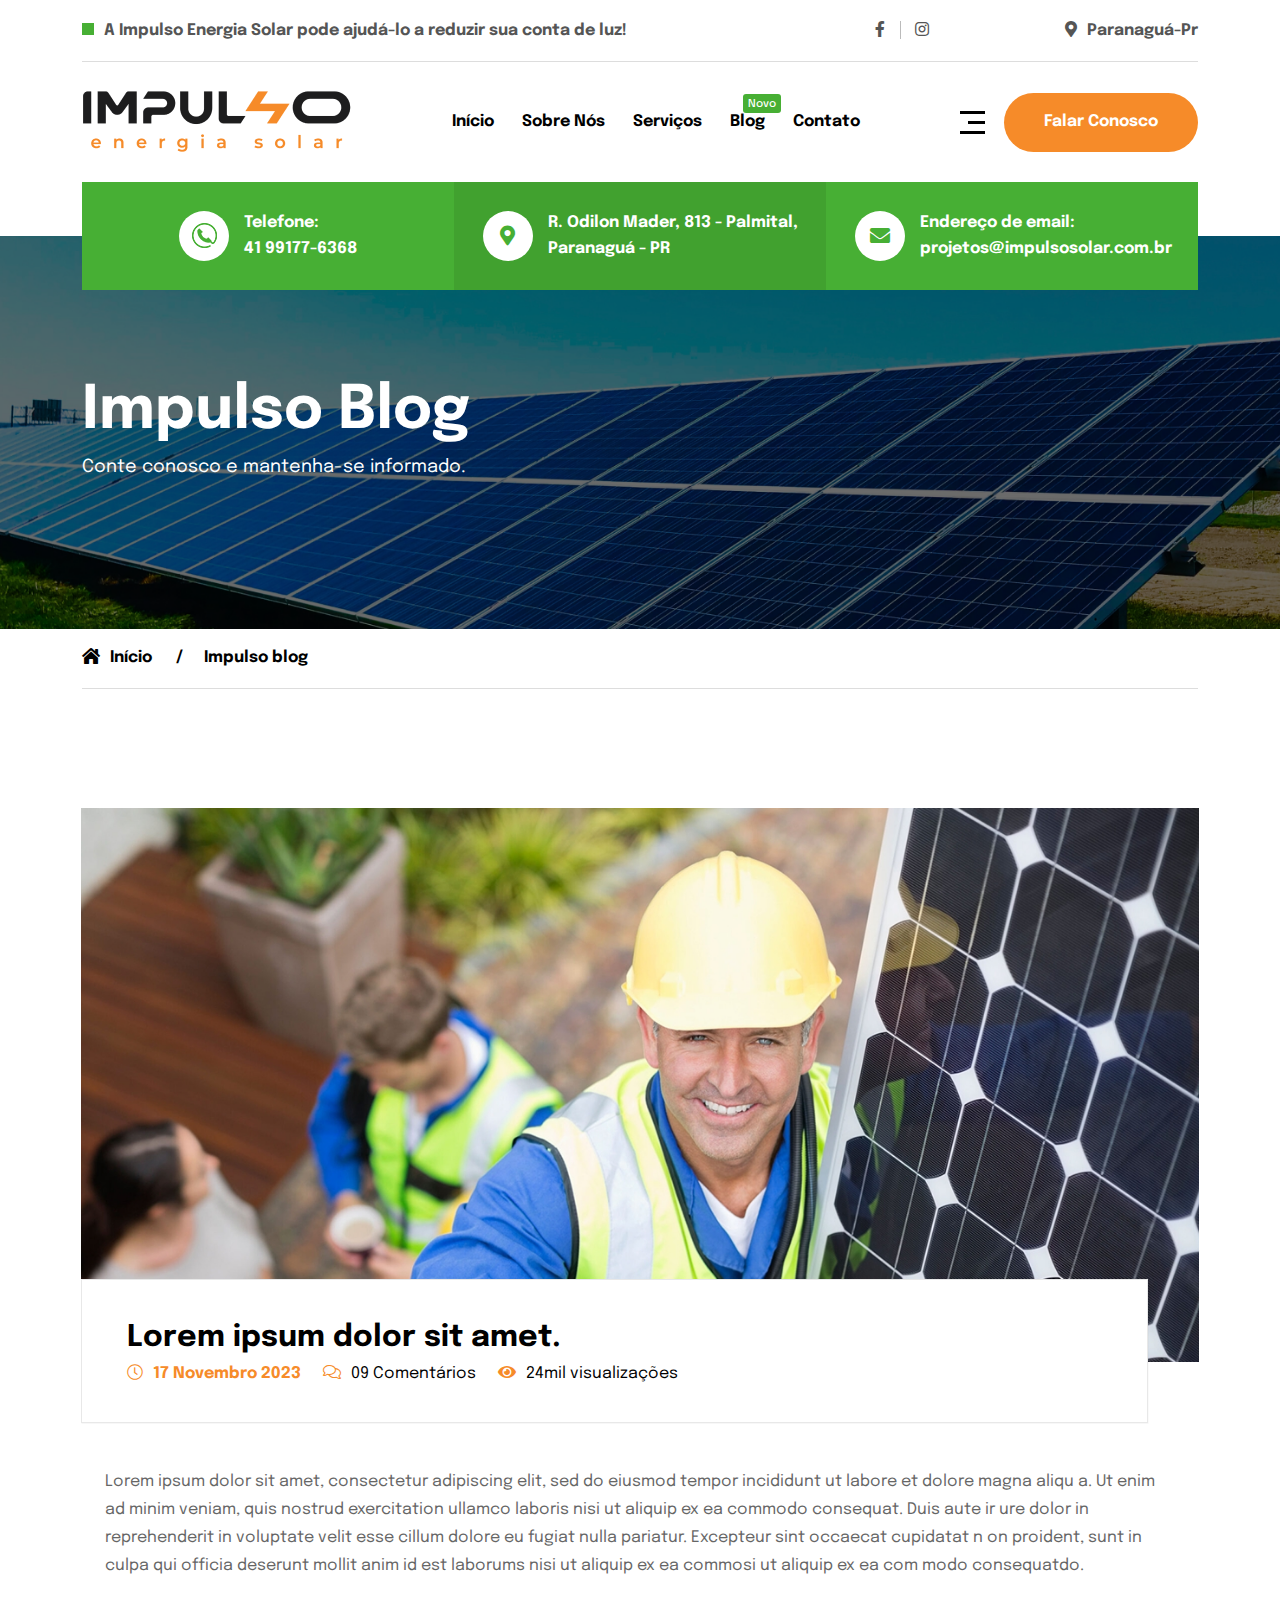
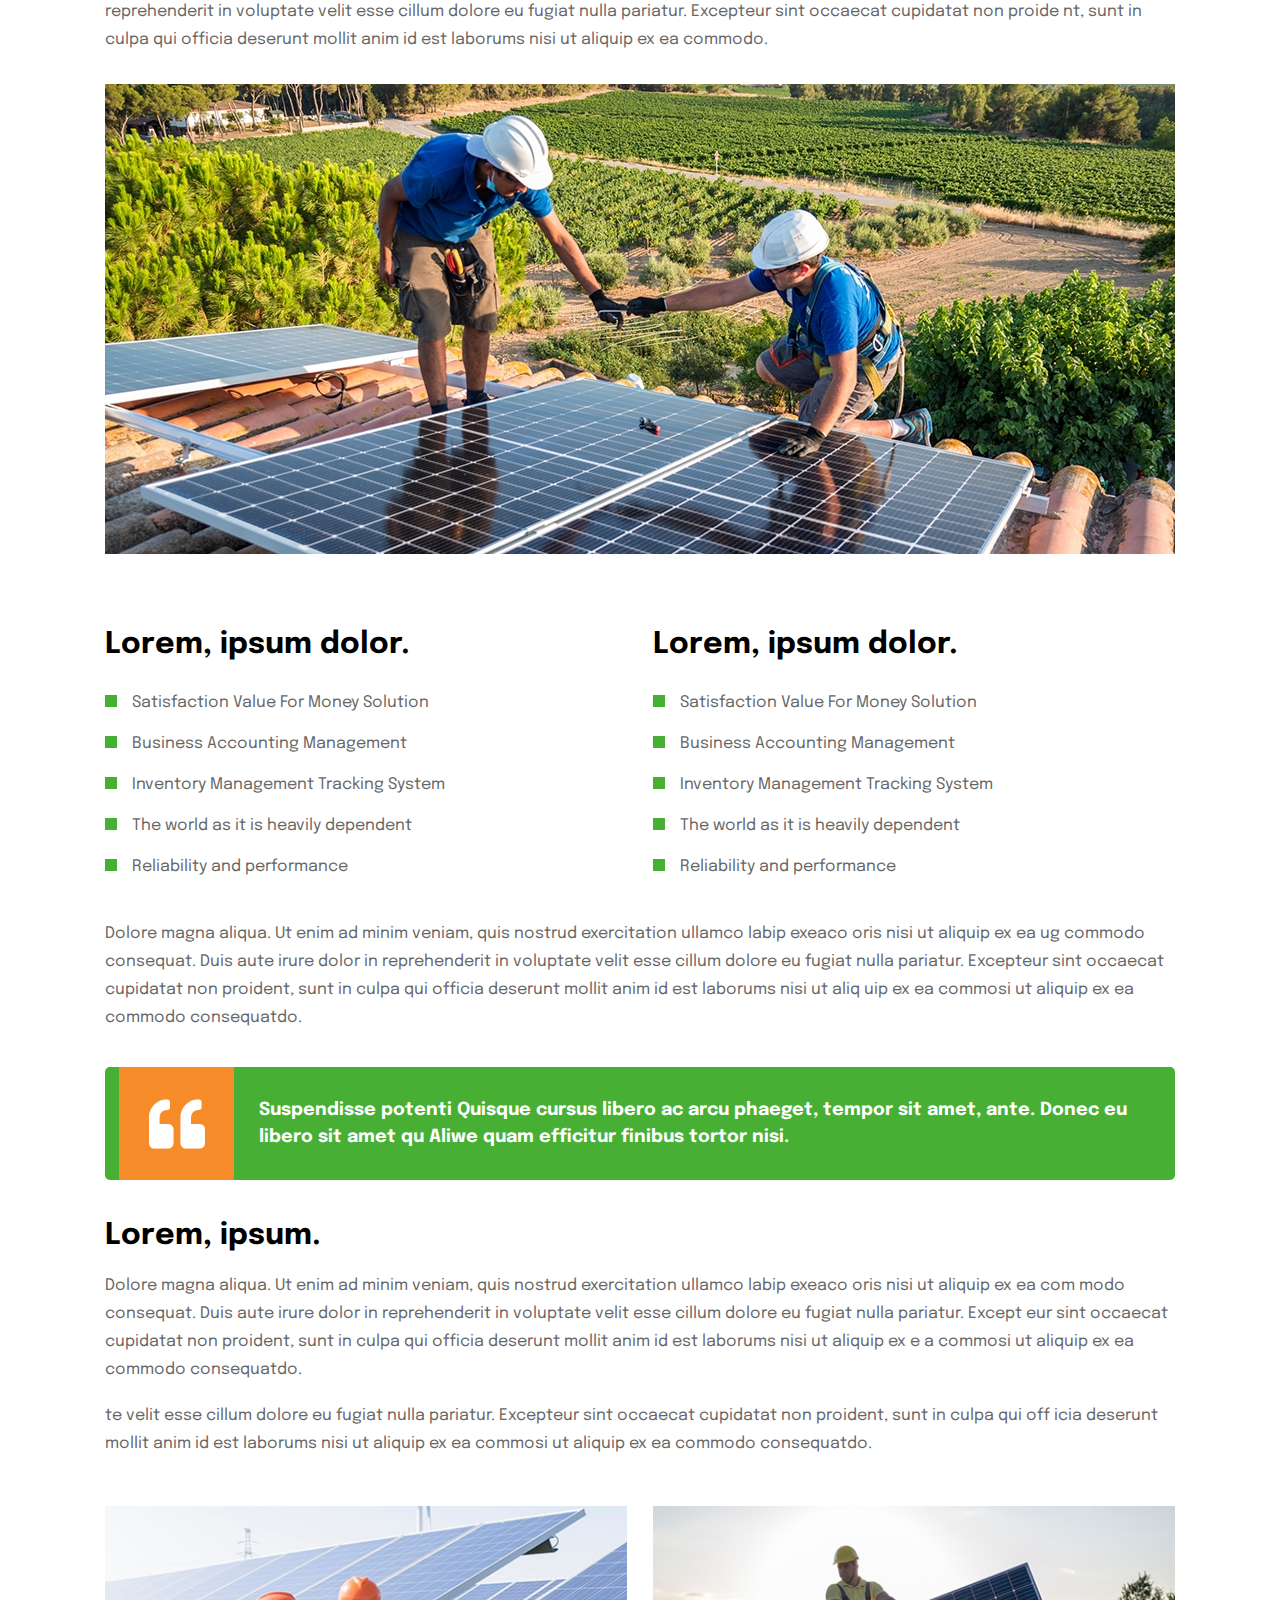
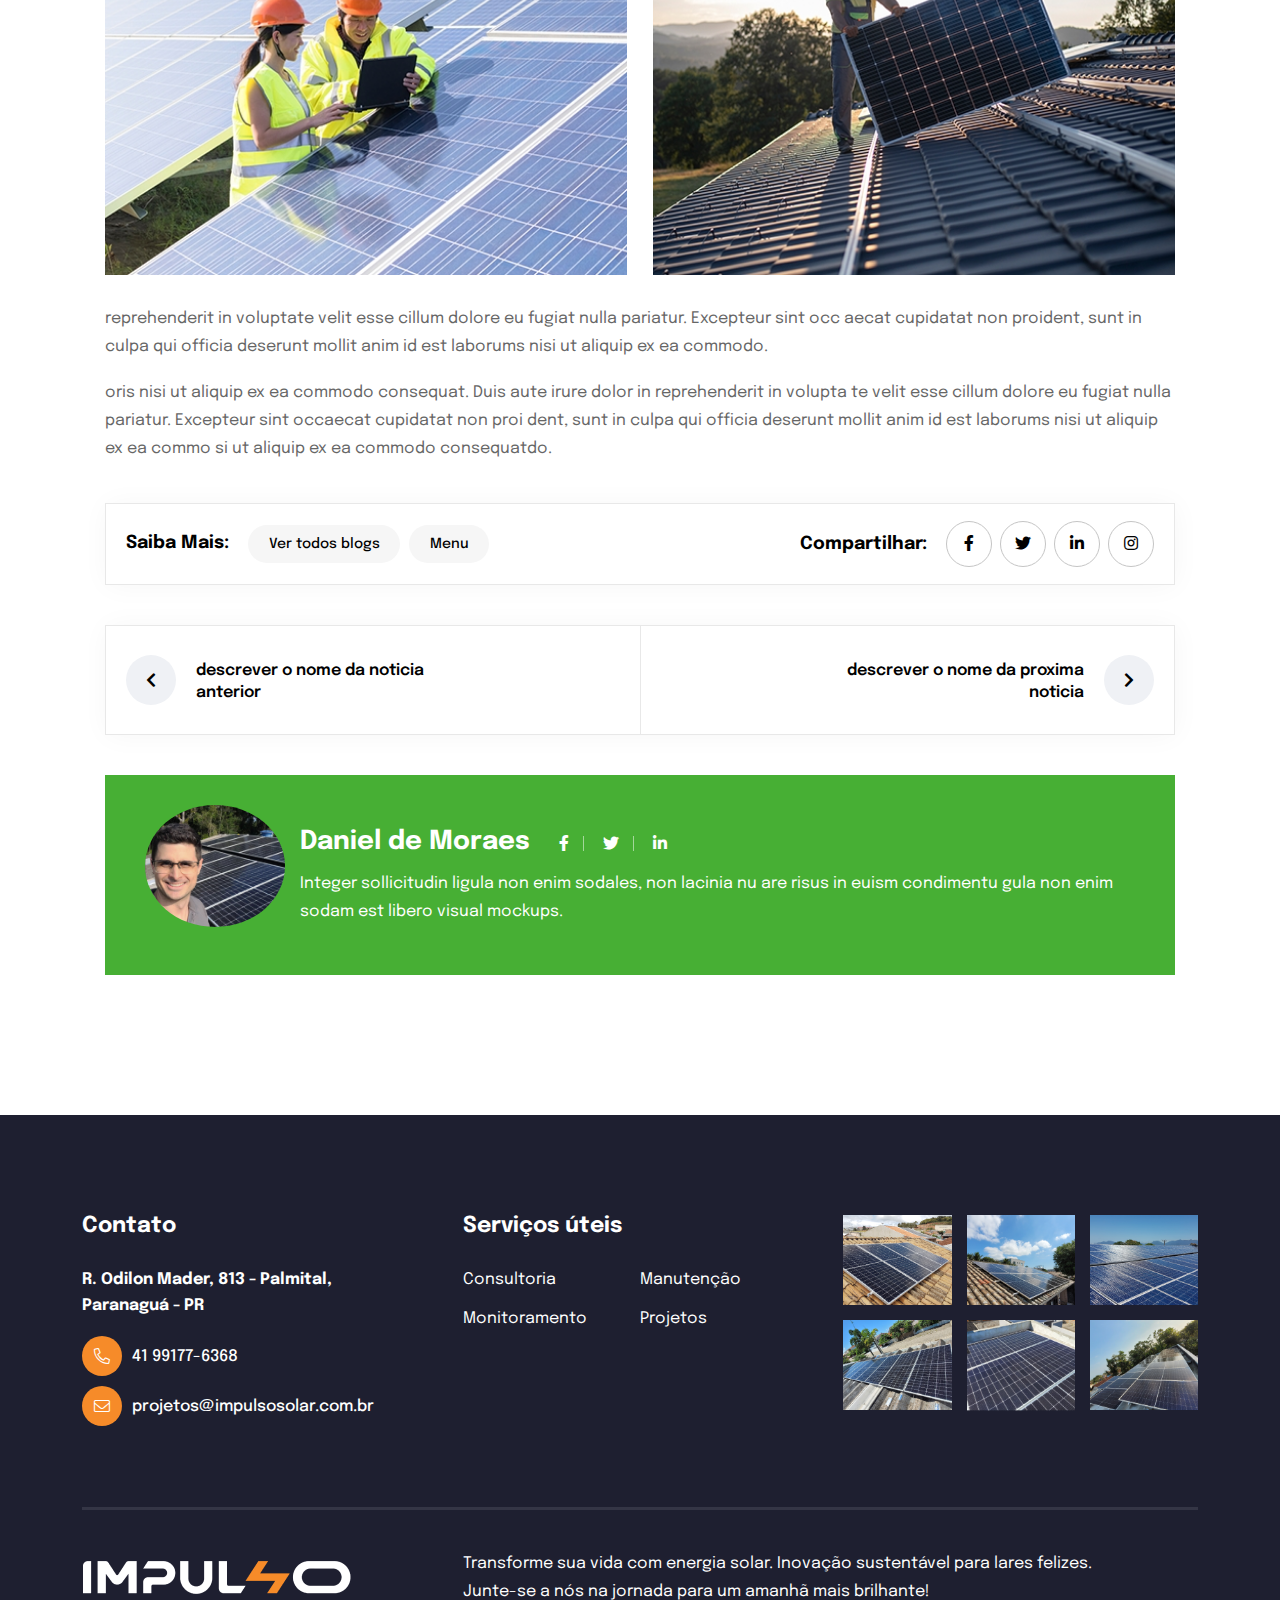
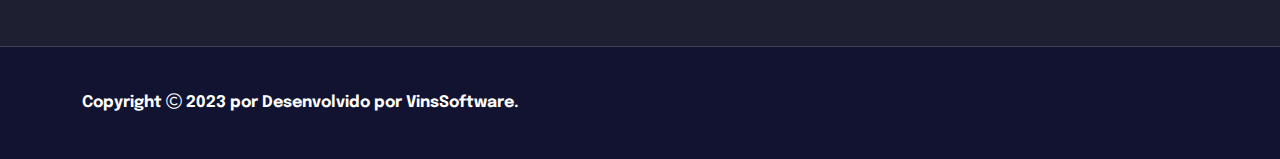
==== blog-detals1.html @ 1430e395 "up" ====
<!DOCTYPE html>
<html class="no-js" lang="pt-br">
  <head>
    <meta charset="utf-8" />
    <meta http-equiv="x-ua-compatible" content="ie=edge" />
    <title>Impulso Energia Solar</title>
    <meta name="author" content="vecuro" />
    <meta name="description" content="Impulso Energia Solar" />
    <meta name="keywords" content="Impulso Energia Solar" />
    <meta name="robots" content="INDEX,FOLLOW" />
    <meta
      name="viewport"
      content="width=device-width,initial-scale=1,shrink-to-fit=no"
    />
    <link rel="icon" type="image/png" href="assets/img/favicons/favicon.png" />
    <meta name="msapplication-TileColor" content="#ffffff" />
    <meta name="theme-color" content="#ffffff" />
    <link rel="preconnect" href="https://fonts.googleapis.com" />
    <link rel="preconnect" href="https://fonts.gstatic.com" crossorigin="" />
    <link
      href="https://fonts.googleapis.com/css2?family=Epilogue:wght@300;400;500;600;700;900&amp;display=swap"
      rel="stylesheet"
    />
    <link rel="stylesheet" href="assets/css/app.min.css" />
    <link rel="stylesheet" href="assets/css/fontawesome.min.css" />
    <link rel="stylesheet" href="assets/css/style.css" />
  </head>

  <body>
    <!-- Menu Celular -->
    <div class="vs-menu-wrapper">
      <div class="vs-menu-area text-center">
        <button class="vs-menu-toggle"><i class="fal fa-times"></i></button>
        <div class="mobile-logo">
          <a href="index.html"
            ><img src="assets/img/logo.png" alt="Impulso"
          /></a>
        </div>
        <div class="vs-mobile-menu">
          <ul>
            <li><a href="index.html">Início</a></li>
            <li><a href="#about">Sobre Nós</a></li>
            <li><a href="#!">Serviços</a></li>
            <li>
              <a href="blog-grid.html"
                >Blog<span class="new-label">Novo</span></a
              >
            </li>
            <li><a href="#!">Contato</a></li>
          </ul>
        </div>
      </div>
    </div>
    <!-- Menu Celular -->

    <!-- Preloader -->
    <div class="preloader">
      <button class="vs-btn preloaderCls">Cancelar</button>
      <div class="preloader-inner">
        <img src="assets/img/logo.png" alt="Impulso" />
        <span class="loader"></span>
      </div>
    </div>
    <!-- Preloader -->

    <!-- Slider menu blog -->
    <div class="sidemenu-wrapper d-none d-lg-block">
      <div class="sidemenu-content">
        <button class="closeButton sideMenuCls">
          <i class="far fa-times"></i>
        </button>
        <div class="widget">
          <div class="vs-widget-about">
            <div class="footer-logo">
              <a href="index.html"
                ><img src="assets/img/logo.png" alt="Impulso"
              /></a>
            </div>
            <p class="footer-text">
              A IMPULSO, desde 2019 atua na região de Paranaguá e litoral do
              Paraná empregando a tecnologia fotovoltaica como solução para a
              redução dos gastos com energia elétrica em sua casa ou empresa.
              Viabilizamos projetos de geração de energia solar aliando
              desenvolvimento tecnológico, econômico e sustentável.
            </p>
            <div class="info-social style2">
              <a
                target="_blank"
                href="https://www.facebook.com/ImpulsoEnergiaSolar"
                ><i class="fab fa-facebook-f"></i
              ></a>
              <a
                target="_blank"
                href="https://www.instagram.com/impulso.energiasolar/"
                ><i class="fab fa-instagram"></i
              ></a>
              <a target="_blank" href="#!"><i class="fab fa-youtube"></i></a>
              <a target="_blank" href="#!"><i class="fab fa-google"></i></a>
            </div>
          </div>
        </div>
        <div class="widget">
          <h3 class="widget_title">Artigos Recentes</h3>
          <div class="recent-post-wrap">
            <div class="recent-post">
              <div class="media-img">
                <a href="blog-details.html"
                  ><img
                    src="assets/img/blog/recent-post-1-1.jpg"
                    alt="Blog Image"
                /></a>
              </div>
              <div class="media-body">
                <div class="recent-post-meta">
                  <a href="blog.html"
                    ><i class="fal fa-calendar-alt"></i>December 15, 2022</a
                  >
                </div>
                <h4 class="post-title">
                  <a class="text-inherit" href="blog-details.html"
                    >Expanding The Solar Supply Chain Finance</a
                  >
                </h4>
              </div>
            </div>
            <div class="recent-post">
              <div class="media-img">
                <a href="blog-details.html"
                  ><img
                    src="assets/img/blog/recent-post-1-2.jpg"
                    alt="Blog Image"
                /></a>
              </div>
              <div class="media-body">
                <div class="recent-post-meta">
                  <a href="blog.html"
                    ><i class="fal fa-calendar-alt"></i>March 13, 2022</a
                  >
                </div>
                <h4 class="post-title">
                  <a class="text-inherit" href="blog-details.html"
                    >Surviving sustainably solar energy 2022</a
                  >
                </h4>
              </div>
            </div>
            <div class="recent-post">
              <div class="media-img">
                <a href="blog-details.html"
                  ><img
                    src="assets/img/blog/recent-post-1-3.jpg"
                    alt="Blog Image"
                /></a>
              </div>
              <div class="media-body">
                <div class="recent-post-meta">
                  <a href="blog.html"
                    ><i class="fal fa-calendar-alt"></i>Augest 23, 2022</a
                  >
                </div>
                <h4 class="post-title">
                  <a class="text-inherit" href="blog-details.html"
                    >Future Solar Energy Innovation Challenges</a
                  >
                </h4>
              </div>
            </div>
          </div>
        </div>
      </div>
    </div>
    <!-- Slider menu blog -->

    <!--Menu top ok-->
    <header class="vs-header header-layout1">
      <div class="container">
        <div class="header-top">
          <div class="row justify-content-between align-items-center">
            <div class="col d-none d-lg-block">
              <p class="header-top-text">
                <span class="shape"></span>A Impulso Energia Solar pode ajudá-lo
                a reduzir sua conta de luz!
              </p>
            </div>
            <div class="col-auto col-lg-2">
              <div class="header-social">
                <a
                  target="_blank"
                  href="https://www.facebook.com/ImpulsoEnergiaSolar"
                  ><i class="fab fa-facebook-f"></i
                ></a>
                <a
                  target="_blank"
                  href="https://www.instagram.com/impulso.energiasolar/"
                  ><i class="fab fa-instagram"></i
                ></a>
              </div>
            </div>
            <div class="col-auto">
              <a
                target="
              _blank"
                href="https://www.google.com/maps/dir//impulso+energia+solar+paranagua/data=!4m6!4m5!1m1!4e2!1m2!1m1!1s0x94db9b3cbfcc2ec1:0x1c832cbf16f1a626?sa=X&ved=2ahUKEwimyLDY_suCAxVGpZUCHSVbCxkQ9Rd6BAhTEAA"
                class="header-top-text"
                ><i class="fas fa-map-marker-alt"></i>Paranaguá-Pr</a
              >
            </div>
          </div>
        </div>
      </div>
      <div class="sticky-wrapper">
        <div class="sticky-active">
          <div class="container position-relative z-index-common">
            <div class="row align-items-center justify-content-between">
              <div class="col-auto">
                <div class="vs-logo">
                  <a href="index.html"
                    ><img src="assets/img/logo.png" alt="logo"
                  /></a>
                </div>
              </div>
              <div class="col text-end text-xl-center">
                <nav
                  class="main-menu menu-hover1 menu-style1 d-none d-lg-block"
                >
                  <ul>
                    <li><a href="index.html">Início</a></li>
                    <li><a href="#about">Sobre Nós</a></li>
                    <li><a href="#!">Serviços</a></li>
                    <li>
                      <a href="blog-grid.html"
                        >Blog<span class="new-label">Novo</span></a
                      >
                    </li>
                    <li><a href="#!">Contato</a></li>
                  </ul>
                </nav>
                <button class="vs-menu-toggle d-inline-block d-lg-none">
                  <i class="fal fa-bars"></i>
                </button>
              </div>
              <div class="col-auto d-none d-xl-block">
                <div class="header-btns sideMenuToggler">
                  <button class="bar-btn">
                    <span class="bar"></span> <span class="bar"></span>
                    <span class="bar"></span>
                  </button>
                  <a
                    href="https://api.whatsapp.com/send?phone=5541991776368"
                    target="_blank"
                    class="vs-btn"
                    >Falar Conosco</a
                  >
                </div>
              </div>
            </div>
          </div>
        </div>
      </div>
      <div class="container">
        <div class="header-infos-wrap">
          <div class="row gx-0">
            <div class="col-md-6 col-lg-4 header-info">
              <div class="vs-media">
                <div class="media-icon">
                  <img src="assets/img/icon/info-1-1.png" alt="info-icon" />
                </div>
                <div class="media-body">
                  <p class="media-info">
                    Telefone:<br />
                    <a
                      href="https://api.whatsapp.com/send?phone=5541991776368"
                      target="_blank"
                      >41 99177-6368</a
                    >
                  </p>
                </div>
              </div>
            </div>
            <div class="col-md-6 col-lg-4 header-info d-none d-md-flex">
              <div class="vs-media">
                <div class="media-icon">
                  <i class="fas fa-map-marker-alt"></i>
                </div>
                <div class="media-body">
                  <p class="media-info">
                    R. Odilon Mader, 813 - Palmital, Paranaguá - PR
                  </p>
                </div>
              </div>
            </div>
            <div class="col-md-6 col-lg-4 header-info d-none d-lg-flex">
              <div class="vs-media">
                <div class="media-icon"><i class="fas fa-envelope"></i></div>
                <div class="media-body">
                  <p class="media-info">
                    Endereço de email:<br /><a
                      target="_blank"
                      href="mailto:projetos@impulsosolar.com.br"
                      >projetos@impulsosolar.com.br</a
                    >
                  </p>
                </div>
              </div>
            </div>
          </div>
        </div>
      </div>
    </header>
    <!--Menu top ok-->

    <!--Menu home-->
    <div
      class="breadcumb-wrapper"
      data-bg-src="assets/img/breadcumb/breadcumb-bg.jpg"
    >
      <div class="container z-index-common">
        <div class="breadcumb-content">
          <h1 class="breadcumb-title">Impulso Blog</h1>
          <p class="breadcumb-subtitle">
            Conte conosco e mantenha-se informado.
          </p>
        </div>
      </div>
    </div>
    <!--Menu home-->

    <!-- FOLLOW LINK HOME-->
    <div class="breadcumb-menu-wrap">
      <div class="container">
        <ul class="breadcumb-menu">
          <li>
            <a href="index.html"><i class="fas fa-home-lg"></i>Início</a>
          </li>
          <li>Impulso blog</li>
        </ul>
      </div>
    </div>
    <!-- FOLLOW LINK HOME-->

    <section class="vs-blog-wrapper blog-details space-top space-extra-bottom">
      <div class="container">
        <div class="row gx-40">
          <div class="col-lg-12">
            <div class="vs-blog blog-single style2">
              <div class="blog-img">
                <img src="assets/img/blog/blog-s-2-1.jpg" alt="Blog Image" />
              </div>
              <div class="blog-header">
                <h2 class="blog-title">
                  <a href="blog-details.html">Lorem ipsum dolor sit amet.</a>
                </h2>
                <div class="blog-meta">
                  <a href="blog.html" class="blog-date"
                    ><i class="fal fa-clock"></i>17 Novembro 2023</a
                  >
                  <a href="blog.html"
                    ><i class="fal fa-comments"></i>09 Comentários</a
                  >
                  <a href="blog.html"
                    ><i class="fas fa-eye"></i>24mil visualizações</a
                  >
                </div>
              </div>
              <div class="blog-content">
                <p>
                  Lorem ipsum dolor sit amet, consectetur adipiscing elit, sed
                  do eiusmod tempor incididunt ut labore et dolore magna aliqu
                  a. Ut enim ad minim veniam, quis nostrud exercitation ullamco
                  laboris nisi ut aliquip ex ea commodo consequat. Duis aute ir
                  ure dolor in reprehenderit in voluptate velit esse cillum
                  dolore eu fugiat nulla pariatur. Excepteur sint occaecat
                  cupidatat n on proident, sunt in culpa qui officia deserunt
                  mollit anim id est laborums nisi ut aliquip ex ea commosi ut
                  aliquip ex ea com modo consequatdo.
                </p>
                <p>
                  reprehenderit in voluptate velit esse cillum dolore eu fugiat
                  nulla pariatur. Excepteur sint occaecat cupidatat non proide
                  nt, sunt in culpa qui officia deserunt mollit anim id est
                  laborums nisi ut aliquip ex ea commodo.
                </p>
                <div class="mt-30 mb-30">
                  <img
                    src="assets/img/blog/blog-s-2-2.jpg"
                    alt="blog thumb"
                    class="w-100"
                  />
                </div>
                <div class="row">
                  <div class="col-lg-6">
                    <h4 class="mb-lg-4 mt-lg-4 pt-lg-3">Lorem, ipsum dolor.</h4>
                    <div class="list-style1">
                      <ul class="list-unstyled">
                        <li>Satisfaction Value For Money Solution</li>
                        <li>Business Accounting Management</li>
                        <li>Inventory Management Tracking System</li>
                        <li>The world as it is heavily dependent</li>
                        <li>Reliability and performance</li>
                      </ul>
                    </div>
                  </div>
                  <div class="col-lg-6">
                    <h4 class="mb-lg-4 mt-lg-4 pt-lg-3">Lorem, ipsum dolor.</h4>
                    <div class="list-style1">
                      <ul class="list-unstyled">
                        <li>Satisfaction Value For Money Solution</li>
                        <li>Business Accounting Management</li>
                        <li>Inventory Management Tracking System</li>
                        <li>The world as it is heavily dependent</li>
                        <li>Reliability and performance</li>
                      </ul>
                    </div>
                  </div>
                </div>
                <p>
                  Dolore magna aliqua. Ut enim ad minim veniam, quis nostrud
                  exercitation ullamco labip exeaco oris nisi ut aliquip ex ea
                  ug commodo consequat. Duis aute irure dolor in reprehenderit
                  in voluptate velit esse cillum dolore eu fugiat nulla
                  pariatur. Excepteur sint occaecat cupidatat non proident, sunt
                  in culpa qui officia deserunt mollit anim id est laborums nisi
                  ut aliq uip ex ea commosi ut aliquip ex ea commodo
                  consequatdo.
                </p>
                <blockquote class="vs-quote">
                  <p>
                    Suspendisse potenti Quisque cursus libero ac arcu phaeget,
                    tempor sit amet, ante. Donec eu libero sit amet qu Aliwe
                    quam efficitur finibus tortor nisi.
                  </p>
                </blockquote>
                <h3 class="h4">Lorem, ipsum.</h3>
                <p>
                  Dolore magna aliqua. Ut enim ad minim veniam, quis nostrud
                  exercitation ullamco labip exeaco oris nisi ut aliquip ex ea
                  com modo consequat. Duis aute irure dolor in reprehenderit in
                  voluptate velit esse cillum dolore eu fugiat nulla pariatur.
                  Except eur sint occaecat cupidatat non proident, sunt in culpa
                  qui officia deserunt mollit anim id est laborums nisi ut
                  aliquip ex e a commosi ut aliquip ex ea commodo consequatdo.
                </p>
                <p>
                  te velit esse cillum dolore eu fugiat nulla pariatur.
                  Excepteur sint occaecat cupidatat non proident, sunt in culpa
                  qui off icia deserunt mollit anim id est laborums nisi ut
                  aliquip ex ea commosi ut aliquip ex ea commodo consequatdo.
                </p>
                <div class="row">
                  <div class="col-xl-6 mt-30 mb-30">
                    <img
                      src="assets/img/blog/blog-s-2-3.jpg"
                      alt="blog"
                      class="w-100"
                    />
                  </div>
                  <div class="col-xl-6 mt-30 mb-30">
                    <img
                      src="assets/img/blog/blog-s-2-4.jpg"
                      alt="blog"
                      class="w-100"
                    />
                  </div>
                </div>
                <p>
                  reprehenderit in voluptate velit esse cillum dolore eu fugiat
                  nulla pariatur. Excepteur sint occ aecat cupidatat non
                  proident, sunt in culpa qui officia deserunt mollit anim id
                  est laborums nisi ut aliquip ex ea commodo.
                </p>
                <p>
                  oris nisi ut aliquip ex ea commodo consequat. Duis aute irure
                  dolor in reprehenderit in volupta te velit esse cillum dolore
                  eu fugiat nulla pariatur. Excepteur sint occaecat cupidatat
                  non proi dent, sunt in culpa qui officia deserunt mollit anim
                  id est laborums nisi ut aliquip ex ea commo si ut aliquip ex
                  ea commodo consequatdo.
                </p>
              </div>
              <div class="share-links clearfix">
                <div class="row justify-content-between">
                  <div class="col-xl-auto">
                    <span class="share-links-title">Saiba Mais:</span>
                    <div class="tagcloud">
                      <a href="blog-grid.html">Ver todos blogs</a>
                      <a href="index.html">Menu</a>
                    </div>
                  </div>
                  <div class="col-xl-auto text-xl-end mt-20 mt-xl-0">
                    <span class="share-links-title">Compartilhar:</span>
                    <ul class="social-links">
                      <li>
                        <a href="#!" target="_blank"
                          ><i class="fab fa-facebook-f"></i
                        ></a>
                      </li>
                      <li>
                        <a href="#!" target="_blank"
                          ><i class="fab fa-twitter"></i
                        ></a>
                      </li>
                      <li>
                        <a href="#!" target="_blank"
                          ><i class="fab fa-linkedin-in"></i
                        ></a>
                      </li>
                      <li>
                        <a href="#!" target="_blank"
                          ><i class="fab fa-instagram"></i
                        ></a>
                      </li>
                    </ul>
                  </div>
                </div>
              </div>
              <div class="post-pagination">
                <div
                  class="row justify-content-between align-items-md-center gx-0"
                >
                  <div class="col">
                    <div class="post-pagi-box prev">
                      <a href="#!"><i class="fas fa-chevron-left"></i></a>
                      <h4 class="pagi-title">
                        <a href="#">descrever o nome da noticia anterior</a>
                      </h4>
                    </div>
                  </div>
                  <div class="col">
                    <div class="post-pagi-box next">
                      <a href="blog.html"
                        ><i class="fas fa-chevron-right"></i
                      ></a>
                      <h4 class="pagi-title">
                        <a href="#">descrever o nome da proxima noticia</a>
                      </h4>
                    </div>
                  </div>
                </div>
              </div>
              <div class="blog-author">
                <div class="media-img">
                  <img
                    src="assets/img/blog/blog-author.png"
                    alt="Blog Author Image"
                  />
                </div>
                <div class="media-body">
                  <h3 class="author-name h4">Daniel de Moraes</h3>
                  <div class="author-links">
                    <ul>
                      <li>
                        <a href="#!"><i class="fab fa-facebook-f"></i></a>
                      </li>
                      <li>
                        <a href="#!"><i class="fab fa-twitter"></i></a>
                      </li>
                      <li>
                        <a href="#!"><i class="fab fa-linkedin-in"></i></a>
                      </li>
                    </ul>
                  </div>
                  <p class="author-text mb-0">
                    Integer sollicitudin ligula non enim sodales, non lacinia nu
                    are risus in euism condimentu gula non enim sodam est libero
                    visual mockups.
                  </p>
                </div>
              </div>
            </div>
          </div>
        </div>
      </div>
    </section>

    <footer
      class="footer-wrapper footer-layout2"
      data-bg-src="assets/img/bg/footer-bg-1-1.jpg"
      data-overlay="custom1"
      data-opacity="9"
    >
      <div class="widget-area">
        <div class="container">
          <div class="row justify-content-between">
            <div class="col-md-6 col-lg-4 col-xl-4">
              <div class="widget footer-widget">
                <h3 class="widget_title">Contato</h3>
                <div class="vs-widget-about">
                  <p class="footer-address">
                    R. Odilon Mader, 813 - Palmital, Paranaguá - PR
                  </p>
                  <p class="footer-info">
                    <i class="fal fa-phone-alt"></i
                    ><a
                      class="text-inherit"
                      href="https://api.whatsapp.com/send?phone=5541991776368"
                      target="_blank"
                      >41 99177-6368</a
                    >
                  </p>
                  <p class="footer-info">
                    <i class="fal fa-envelope"></i
                    ><a
                      target="_blank"
                      class="text-inherit"
                      href="mailto:projetos@impulsosolar.com.br"
                      >projetos@impulsosolar.com.br</a
                    >
                  </p>
                </div>
              </div>
            </div>
            <div class="col-md-6 col-lg-4 col-xl-4">
              <div class="widget widget_nav_menu footer-widget">
                <h3 class="widget_title">Serviços úteis</h3>
                <div class="menu-all-pages-container footer-menu">
                  <ul class="menu">
                    <li>
                      <a
                        href="https://api.whatsapp.com/send?phone=5541991776368"
                        target="_blank"
                        >Consultoria</a
                      >
                    </li>
                    <li>
                      <a
                        href="https://api.whatsapp.com/send?phone=5541991776368"
                        target="_blank"
                        >Manutenção</a
                      >
                    </li>
                    <li>
                      <a
                        href="https://api.whatsapp.com/send?phone=5541991776368"
                        target="_blank"
                        >Monitoramento</a
                      >
                    </li>
                    <li>
                      <a
                        href="https://api.whatsapp.com/send?phone=5541991776368"
                        target="_blank"
                        >Projetos</a
                      >
                    </li>
                  </ul>
                </div>
              </div>
            </div>
            <div class="col-md-12 col-lg-4 col-xl-4">
              <div class="widget footer-widget">
                <div class="sidebar-gallery">
                  <div class="gallery-thumb">
                    <img
                      src="assets/img/widget/gal-1-1.jpg"
                      alt="Gallery Image"
                      class="w-100"
                    />
                    <a
                      href="assets/img/widget/gal-1-1.1.jpg"
                      class="popup-image gal-btn"
                      ><i class="far fa-search-plus"></i
                    ></a>
                  </div>
                  <div class="gallery-thumb">
                    <img
                      src="assets/img/widget/gal-1-2.jpg"
                      alt="Gallery Image"
                      class="w-100"
                    />
                    <a
                      href="assets/img/widget/gal-1-2.1.jpg"
                      class="popup-image gal-btn"
                      ><i class="far fa-search-plus"></i
                    ></a>
                  </div>
                  <div class="gallery-thumb">
                    <img
                      src="assets/img/widget/gal-1-3.jpg"
                      alt="Gallery Image"
                      class="w-100"
                    />
                    <a
                      href="assets/img/widget/gal-1-3.1.jpg"
                      class="popup-image gal-btn"
                      ><i class="far fa-search-plus"></i
                    ></a>
                  </div>
                  <div class="gallery-thumb">
                    <img
                      src="assets/img/widget/gal-1-4.jpg"
                      alt="Gallery Image"
                      class="w-100"
                    />
                    <a
                      href="assets/img/widget/gal-1-4.1.jpg"
                      class="popup-image gal-btn"
                      ><i class="far fa-search-plus"></i
                    ></a>
                  </div>
                  <div class="gallery-thumb">
                    <img
                      src="assets/img/widget/gal-1-5.jpg"
                      alt="Gallery Image"
                      class="w-100"
                    />
                    <a
                      href="assets/img/widget/gal-1-5.1.jpg"
                      class="popup-image gal-btn"
                      ><i class="far fa-search-plus"></i
                    ></a>
                  </div>
                  <div class="gallery-thumb">
                    <img
                      src="assets/img/widget/gal-1-6.jpg"
                      alt="Gallery Image"
                      class="w-100"
                    />
                    <a
                      href="assets/img/widget/gal-1-6.1.jpg"
                      class="popup-image gal-btn"
                      ><i class="far fa-search-plus"></i
                    ></a>
                  </div>
                </div>
              </div>
            </div>
          </div>
        </div>
      </div>
      <div class="container">
        <div class="footer-middle">
          <div class="row align-items-center gy-3 text-center text-lg-start">
            <div class="col-lg-4">
              <a href="index.html"
                ><img src="assets/img/logo-white.png" alt="logo"
              /></a>
            </div>
            <div class="col-lg-7">
              <p class="mb-0">
                Transforme sua vida com energia solar. Inovação sustentável para
                lares felizes. Junte-se a nós na jornada para um amanhã mais
                brilhante!
              </p>
            </div>
          </div>
        </div>
      </div>
      <div class="copyright-wrap">
        <div class="container">
          <div class="row justify-content-between align-items-center">
            <div class="text-center col-lg-auto">
              <p class="copyright-text">
                Copyright <i class="fal fa-copyright"></i> 2023 por Desenvolvido
                por
                <a class="text-white" target="_blank" href="vinssoftware.com.br"
                  >VinsSoftware</a
                >.
              </p>
            </div>
          </div>
        </div>
      </div>
    </footer>

    <a href="#" class="scrollToTop scroll-btn"
      ><i class="far fa-arrow-up"></i
    ></a>
    <script src="assets/js/vendor/jquery-3.6.0.min.js"></script>
    <script src="assets/js/app.min.js"></script>
    <script src="assets/js/main.js"></script>
  </body>
</html>
---- assets/css/app.min.css ----
@charset "UTF-8";/*!
 * Bootstrap v5.0.0-beta1 (https://getbootstrap.com/)
 * Copyright 2011-2020 The Bootstrap Authors
 * Copyright 2011-2020 Twitter, Inc.
 * Licensed under MIT (https://github.com/twbs/bootstrap/blob/main/LICENSE)
 */:root{--bs-blue:#0d6efd;--bs-indigo:#6610f2;--bs-purple:#6f42c1;--bs-pink:#d63384;--bs-red:#dc3545;--bs-orange:#fd7e14;--bs-yellow:#ffc107;--bs-green:#198754;--bs-teal:#20c997;--bs-cyan:#0dcaf0;--bs-white:#fff;--bs-gray:#6c757d;--bs-gray-dark:#343a40;--bs-primary:#0d6efd;--bs-secondary:#6c757d;--bs-success:#198754;--bs-info:#0dcaf0;--bs-warning:#ffc107;--bs-danger:#dc3545;--bs-light:#f8f9fa;--bs-dark:#212529;--bs-font-sans-serif:system-ui,-apple-system,"Segoe UI",Roboto,"Helvetica Neue",Arial,"Noto Sans","Liberation Sans",sans-serif,"Apple Color Emoji","Segoe UI Emoji","Segoe UI Symbol","Noto Color Emoji";--bs-font-monospace:SFMono-Regular,Menlo,Monaco,Consolas,"Liberation Mono","Courier New",monospace;--bs-gradient:linear-gradient(180deg,hsla(0,0%,100%,.15),hsla(0,0%,100%,0))}*,:after,:before{box-sizing:border-box}@media (prefers-reduced-motion:no-preference){:root{scroll-behavior:smooth}}body{margin:0;font-family:var(--bs-font-sans-serif);font-size:1rem;font-weight:400;line-height:1.5;color:#212529;background-color:#fff;-webkit-text-size-adjust:100%;-webkit-tap-highlight-color:transparent}[tabindex="-1"]:focus:not(:focus-visible){outline:0!important}hr{margin:1rem 0;color:inherit;background-color:currentColor;border:0;opacity:.25}hr:not([size]){height:1px}.h1,.h2,.h3,.h4,.h5,.h6,h1,h2,h3,h4,h5,h6{margin-top:0;margin-bottom:.5rem;font-weight:500;line-height:1.2}.h1,h1{font-size:calc(1.375rem + 1.5vw)}@media (min-width:1200px){.h1,h1{font-size:2.5rem}}.h2,h2{font-size:calc(1.325rem + .9vw)}@media (min-width:1200px){.h2,h2{font-size:2rem}}.h3,h3{font-size:calc(1.3rem + .6vw)}@media (min-width:1200px){.h3,h3{font-size:1.75rem}}.h4,h4{font-size:calc(1.275rem + .3vw)}@media (min-width:1200px){.h4,h4{font-size:1.5rem}}.h5,h5{font-size:1.25rem}.h6,h6{font-size:1rem}p{margin-top:0;margin-bottom:1rem}abbr[data-bs-original-title],abbr[title]{text-decoration:underline;-webkit-text-decoration:underline dotted;text-decoration:underline dotted;cursor:help;-webkit-text-decoration-skip-ink:none;text-decoration-skip-ink:none}address{margin-bottom:1rem;font-style:normal;line-height:inherit}ol,ul{padding-left:2rem}dl,ol,ul{margin-top:0;margin-bottom:1rem}ol ol,ol ul,ul ol,ul ul{margin-bottom:0}dt{font-weight:700}dd{margin-bottom:.5rem;margin-left:0}blockquote{margin:0 0 1rem}b,strong{font-weight:bolder}.small,small{font-size:.875em}.mark,mark{padding:.2em;background-color:#fcf8e3}sub,sup{position:relative;font-size:.75em;line-height:0;vertical-align:baseline}sub{bottom:-.25em}sup{top:-.5em}a{color:#0d6efd;text-decoration:underline}a:hover{color:#0a58ca}a:not([href]):not([class]),a:not([href]):not([class]):hover{color:inherit;text-decoration:none}code,kbd,pre,samp{font-family:var(--bs-font-monospace);font-size:1em;direction:ltr;unicode-bidi:bidi-override}pre{display:block;margin-top:0;margin-bottom:1rem;overflow:auto;font-size:.875em}pre code{font-size:inherit;color:inherit;word-break:normal}code{font-size:.875em;color:#d63384;word-wrap:break-word}a>code{color:inherit}kbd{padding:.2rem .4rem;font-size:.875em;color:#fff;background-color:#212529;border-radius:.2rem}kbd kbd{padding:0;font-size:1em;font-weight:700}figure{margin:0 0 1rem}img,svg{vertical-align:middle}table{caption-side:bottom;border-collapse:collapse}caption{padding-top:.5rem;padding-bottom:.5rem;color:#6c757d;text-align:left}th{text-align:inherit;text-align:-webkit-match-parent}tbody,td,tfoot,th,thead,tr{border-color:inherit;border-style:solid;border-width:0}label{display:inline-block}button{border-radius:0}button:focus{outline:1px dotted;outline:5px auto -webkit-focus-ring-color}button,input,optgroup,select,textarea{margin:0;font-family:inherit;font-size:inherit;line-height:inherit}button,select{text-transform:none}[role=button]{cursor:pointer}select{word-wrap:normal}[list]::-webkit-calendar-picker-indicator{display:none}[type=button],[type=reset],[type=submit],button{-webkit-appearance:button}[type=button]:not(:disabled),[type=reset]:not(:disabled),[type=submit]:not(:disabled),button:not(:disabled){cursor:pointer}::-moz-focus-inner{padding:0;border-style:none}textarea{resize:vertical}fieldset{min-width:0;padding:0;margin:0;border:0}legend{float:left;width:100%;padding:0;margin-bottom:.5rem;font-size:calc(1.275rem + .3vw);line-height:inherit}@media (min-width:1200px){legend{font-size:1.5rem}}legend+*{clear:left}::-webkit-datetime-edit-day-field,::-webkit-datetime-edit-fields-wrapper,::-webkit-datetime-edit-hour-field,::-webkit-datetime-edit-minute,::-webkit-datetime-edit-month-field,::-webkit-datetime-edit-text,::-webkit-datetime-edit-year-field{padding:0}::-webkit-inner-spin-button{height:auto}[type=search]{outline-offset:-2px;-webkit-appearance:textfield}::-webkit-search-decoration{-webkit-appearance:none}::-webkit-color-swatch-wrapper{padding:0}::file-selector-button{font:inherit}::-webkit-file-upload-button{font:inherit;-webkit-appearance:button}output{display:inline-block}iframe{border:0}summary{display:list-item;cursor:pointer}progress{vertical-align:baseline}[hidden]{display:none!important}.lead{font-size:1.25rem;font-weight:300}.display-1{font-size:calc(1.625rem + 4.5vw);font-weight:300;line-height:1.2}@media (min-width:1200px){.display-1{font-size:5rem}}.display-2{font-size:calc(1.575rem + 3.9vw);font-weight:300;line-height:1.2}@media (min-width:1200px){.display-2{font-size:4.5rem}}.display-3{font-size:calc(1.525rem + 3.3vw);font-weight:300;line-height:1.2}@media (min-width:1200px){.display-3{font-size:4rem}}.display-4{font-size:calc(1.475rem + 2.7vw);font-weight:300;line-height:1.2}@media (min-width:1200px){.display-4{font-size:3.5rem}}.display-5{font-size:calc(1.425rem + 2.1vw);font-weight:300;line-height:1.2}@media (min-width:1200px){.display-5{font-size:3rem}}.display-6{font-size:calc(1.375rem + 1.5vw);font-weight:300;line-height:1.2}@media (min-width:1200px){.display-6{font-size:2.5rem}}.list-inline,.list-unstyled{padding-left:0;list-style:none}.list-inline-item{display:inline-block}.list-inline-item:not(:last-child){margin-right:.5rem}.initialism{font-size:.875em;text-transform:uppercase}.blockquote{margin-bottom:1rem;font-size:1.25rem}.blockquote>:last-child{margin-bottom:0}.blockquote-footer{margin-top:-1rem;margin-bottom:1rem;font-size:.875em;color:#6c757d}.blockquote-footer:before{content:"— "}.img-fluid,.img-thumbnail{max-width:100%;height:auto}.img-thumbnail{padding:.25rem;background-color:#fff;border:1px solid #dee2e6;border-radius:.25rem}.figure{display:inline-block}.figure-img{margin-bottom:.5rem;line-height:1}.figure-caption{font-size:.875em;color:#6c757d}.container,.container-fluid,.container-lg,.container-md,.container-sm,.container-xl,.container-xxl{width:100%;padding-right:var(--bs-gutter-x,.75rem);padding-left:var(--bs-gutter-x,.75rem);margin-right:auto;margin-left:auto}@media (min-width:576px){.container,.container-sm{max-width:540px}}@media (min-width:768px){.container,.container-md,.container-sm{max-width:720px}}@media (min-width:992px){.container,.container-lg,.container-md,.container-sm{max-width:960px}}@media (min-width:1200px){.container,.container-lg,.container-md,.container-sm,.container-xl{max-width:1140px}}@media (min-width:1400px){.container,.container-lg,.container-md,.container-sm,.container-xl,.container-xxl{max-width:1320px}}.row{--bs-gutter-x:1.5rem;--bs-gutter-y:0;display:flex;flex-wrap:wrap;margin-top:calc(var(--bs-gutter-y) * -1);margin-right:calc(var(--bs-gutter-x)/ -2);margin-left:calc(var(--bs-gutter-x)/ -2)}.row>*{flex-shrink:0;width:100%;max-width:100%;padding-right:calc(var(--bs-gutter-x)/ 2);padding-left:calc(var(--bs-gutter-x)/ 2);margin-top:var(--bs-gutter-y)}.col{flex:1 0 0%}.row-cols-auto>*{flex:0 0 auto;width:auto}.row-cols-1>*{flex:0 0 auto;width:100%}.row-cols-2>*{flex:0 0 auto;width:50%}.row-cols-3>*{flex:0 0 auto;width:33.3333333333%}.row-cols-4>*{flex:0 0 auto;width:25%}.row-cols-5>*{flex:0 0 auto;width:20%}.row-cols-6>*{flex:0 0 auto;width:16.6666666667%}.col-auto{flex:0 0 auto;width:auto}.col-1{flex:0 0 auto;width:8.3333333333%}.col-2{flex:0 0 auto;width:16.6666666667%}.col-3{flex:0 0 auto;width:25%}.col-4{flex:0 0 auto;width:33.3333333333%}.col-5{flex:0 0 auto;width:41.6666666667%}.col-6{flex:0 0 auto;width:50%}.col-7{flex:0 0 auto;width:58.3333333333%}.col-8{flex:0 0 auto;width:66.6666666667%}.col-9{flex:0 0 auto;width:75%}.col-10{flex:0 0 auto;width:83.3333333333%}.col-11{flex:0 0 auto;width:91.6666666667%}.col-12{flex:0 0 auto;width:100%}.offset-1{margin-left:8.3333333333%}.offset-2{margin-left:16.6666666667%}.offset-3{margin-left:25%}.offset-4{margin-left:33.3333333333%}.offset-5{margin-left:41.6666666667%}.offset-6{margin-left:50%}.offset-7{margin-left:58.3333333333%}.offset-8{margin-left:66.6666666667%}.offset-9{margin-left:75%}.offset-10{margin-left:83.3333333333%}.offset-11{margin-left:91.6666666667%}.g-0,.gx-0{--bs-gutter-x:0}.g-0,.gy-0{--bs-gutter-y:0}.g-1,.gx-1{--bs-gutter-x:0.25rem}.g-1,.gy-1{--bs-gutter-y:0.25rem}.g-2,.gx-2{--bs-gutter-x:0.5rem}.g-2,.gy-2{--bs-gutter-y:0.5rem}.g-3,.gx-3{--bs-gutter-x:1rem}.g-3,.gy-3{--bs-gutter-y:1rem}.g-4,.gx-4{--bs-gutter-x:1.5rem}.g-4,.gy-4{--bs-gutter-y:1.5rem}.g-5,.gx-5{--bs-gutter-x:3rem}.g-5,.gy-5{--bs-gutter-y:3rem}@media (min-width:576px){.col-sm{flex:1 0 0%}.row-cols-sm-auto>*{flex:0 0 auto;width:auto}.row-cols-sm-1>*{flex:0 0 auto;width:100%}.row-cols-sm-2>*{flex:0 0 auto;width:50%}.row-cols-sm-3>*{flex:0 0 auto;width:33.3333333333%}.row-cols-sm-4>*{flex:0 0 auto;width:25%}.row-cols-sm-5>*{flex:0 0 auto;width:20%}.row-cols-sm-6>*{flex:0 0 auto;width:16.6666666667%}.col-sm-auto{flex:0 0 auto;width:auto}.col-sm-1{flex:0 0 auto;width:8.3333333333%}.col-sm-2{flex:0 0 auto;width:16.6666666667%}.col-sm-3{flex:0 0 auto;width:25%}.col-sm-4{flex:0 0 auto;width:33.3333333333%}.col-sm-5{flex:0 0 auto;width:41.6666666667%}.col-sm-6{flex:0 0 auto;width:50%}.col-sm-7{flex:0 0 auto;width:58.3333333333%}.col-sm-8{flex:0 0 auto;width:66.6666666667%}.col-sm-9{flex:0 0 auto;width:75%}.col-sm-10{flex:0 0 auto;width:83.3333333333%}.col-sm-11{flex:0 0 auto;width:91.6666666667%}.col-sm-12{flex:0 0 auto;width:100%}.offset-sm-0{margin-left:0}.offset-sm-1{margin-left:8.3333333333%}.offset-sm-2{margin-left:16.6666666667%}.offset-sm-3{margin-left:25%}.offset-sm-4{margin-left:33.3333333333%}.offset-sm-5{margin-left:41.6666666667%}.offset-sm-6{margin-left:50%}.offset-sm-7{margin-left:58.3333333333%}.offset-sm-8{margin-left:66.6666666667%}.offset-sm-9{margin-left:75%}.offset-sm-10{margin-left:83.3333333333%}.offset-sm-11{margin-left:91.6666666667%}.g-sm-0,.gx-sm-0{--bs-gutter-x:0}.g-sm-0,.gy-sm-0{--bs-gutter-y:0}.g-sm-1,.gx-sm-1{--bs-gutter-x:0.25rem}.g-sm-1,.gy-sm-1{--bs-gutter-y:0.25rem}.g-sm-2,.gx-sm-2{--bs-gutter-x:0.5rem}.g-sm-2,.gy-sm-2{--bs-gutter-y:0.5rem}.g-sm-3,.gx-sm-3{--bs-gutter-x:1rem}.g-sm-3,.gy-sm-3{--bs-gutter-y:1rem}.g-sm-4,.gx-sm-4{--bs-gutter-x:1.5rem}.g-sm-4,.gy-sm-4{--bs-gutter-y:1.5rem}.g-sm-5,.gx-sm-5{--bs-gutter-x:3rem}.g-sm-5,.gy-sm-5{--bs-gutter-y:3rem}}@media (min-width:768px){.col-md{flex:1 0 0%}.row-cols-md-auto>*{flex:0 0 auto;width:auto}.row-cols-md-1>*{flex:0 0 auto;width:100%}.row-cols-md-2>*{flex:0 0 auto;width:50%}.row-cols-md-3>*{flex:0 0 auto;width:33.3333333333%}.row-cols-md-4>*{flex:0 0 auto;width:25%}.row-cols-md-5>*{flex:0 0 auto;width:20%}.row-cols-md-6>*{flex:0 0 auto;width:16.6666666667%}.col-md-auto{flex:0 0 auto;width:auto}.col-md-1{flex:0 0 auto;width:8.3333333333%}.col-md-2{flex:0 0 auto;width:16.6666666667%}.col-md-3{flex:0 0 auto;width:25%}.col-md-4{flex:0 0 auto;width:33.3333333333%}.col-md-5{flex:0 0 auto;width:41.6666666667%}.col-md-6{flex:0 0 auto;width:50%}.col-md-7{flex:0 0 auto;width:58.3333333333%}.col-md-8{flex:0 0 auto;width:66.6666666667%}.col-md-9{flex:0 0 auto;width:75%}.col-md-10{flex:0 0 auto;width:83.3333333333%}.col-md-11{flex:0 0 auto;width:91.6666666667%}.col-md-12{flex:0 0 auto;width:100%}.offset-md-0{margin-left:0}.offset-md-1{margin-left:8.3333333333%}.offset-md-2{margin-left:16.6666666667%}.offset-md-3{margin-left:25%}.offset-md-4{margin-left:33.3333333333%}.offset-md-5{margin-left:41.6666666667%}.offset-md-6{margin-left:50%}.offset-md-7{margin-left:58.3333333333%}.offset-md-8{margin-left:66.6666666667%}.offset-md-9{margin-left:75%}.offset-md-10{margin-left:83.3333333333%}.offset-md-11{margin-left:91.6666666667%}.g-md-0,.gx-md-0{--bs-gutter-x:0}.g-md-0,.gy-md-0{--bs-gutter-y:0}.g-md-1,.gx-md-1{--bs-gutter-x:0.25rem}.g-md-1,.gy-md-1{--bs-gutter-y:0.25rem}.g-md-2,.gx-md-2{--bs-gutter-x:0.5rem}.g-md-2,.gy-md-2{--bs-gutter-y:0.5rem}.g-md-3,.gx-md-3{--bs-gutter-x:1rem}.g-md-3,.gy-md-3{--bs-gutter-y:1rem}.g-md-4,.gx-md-4{--bs-gutter-x:1.5rem}.g-md-4,.gy-md-4{--bs-gutter-y:1.5rem}.g-md-5,.gx-md-5{--bs-gutter-x:3rem}.g-md-5,.gy-md-5{--bs-gutter-y:3rem}}@media (min-width:992px){.col-lg{flex:1 0 0%}.row-cols-lg-auto>*{flex:0 0 auto;width:auto}.row-cols-lg-1>*{flex:0 0 auto;width:100%}.row-cols-lg-2>*{flex:0 0 auto;width:50%}.row-cols-lg-3>*{flex:0 0 auto;width:33.3333333333%}.row-cols-lg-4>*{flex:0 0 auto;width:25%}.row-cols-lg-5>*{flex:0 0 auto;width:20%}.row-cols-lg-6>*{flex:0 0 auto;width:16.6666666667%}.col-lg-auto{flex:0 0 auto;width:auto}.col-lg-1{flex:0 0 auto;width:8.3333333333%}.col-lg-2{flex:0 0 auto;width:16.6666666667%}.col-lg-3{flex:0 0 auto;width:25%}.col-lg-4{flex:0 0 auto;width:33.3333333333%}.col-lg-5{flex:0 0 auto;width:41.6666666667%}.col-lg-6{flex:0 0 auto;width:50%}.col-lg-7{flex:0 0 auto;width:58.3333333333%}.col-lg-8{flex:0 0 auto;width:66.6666666667%}.col-lg-9{flex:0 0 auto;width:75%}.col-lg-10{flex:0 0 auto;width:83.3333333333%}.col-lg-11{flex:0 0 auto;width:91.6666666667%}.col-lg-12{flex:0 0 auto;width:100%}.offset-lg-0{margin-left:0}.offset-lg-1{margin-left:8.3333333333%}.offset-lg-2{margin-left:16.6666666667%}.offset-lg-3{margin-left:25%}.offset-lg-4{margin-left:33.3333333333%}.offset-lg-5{margin-left:41.6666666667%}.offset-lg-6{margin-left:50%}.offset-lg-7{margin-left:58.3333333333%}.offset-lg-8{margin-left:66.6666666667%}.offset-lg-9{margin-left:75%}.offset-lg-10{margin-left:83.3333333333%}.offset-lg-11{margin-left:91.6666666667%}.g-lg-0,.gx-lg-0{--bs-gutter-x:0}.g-lg-0,.gy-lg-0{--bs-gutter-y:0}.g-lg-1,.gx-lg-1{--bs-gutter-x:0.25rem}.g-lg-1,.gy-lg-1{--bs-gutter-y:0.25rem}.g-lg-2,.gx-lg-2{--bs-gutter-x:0.5rem}.g-lg-2,.gy-lg-2{--bs-gutter-y:0.5rem}.g-lg-3,.gx-lg-3{--bs-gutter-x:1rem}.g-lg-3,.gy-lg-3{--bs-gutter-y:1rem}.g-lg-4,.gx-lg-4{--bs-gutter-x:1.5rem}.g-lg-4,.gy-lg-4{--bs-gutter-y:1.5rem}.g-lg-5,.gx-lg-5{--bs-gutter-x:3rem}.g-lg-5,.gy-lg-5{--bs-gutter-y:3rem}}@media (min-width:1200px){.col-xl{flex:1 0 0%}.row-cols-xl-auto>*{flex:0 0 auto;width:auto}.row-cols-xl-1>*{flex:0 0 auto;width:100%}.row-cols-xl-2>*{flex:0 0 auto;width:50%}.row-cols-xl-3>*{flex:0 0 auto;width:33.3333333333%}.row-cols-xl-4>*{flex:0 0 auto;width:25%}.row-cols-xl-5>*{flex:0 0 auto;width:20%}.row-cols-xl-6>*{flex:0 0 auto;width:16.6666666667%}.col-xl-auto{flex:0 0 auto;width:auto}.col-xl-1{flex:0 0 auto;width:8.3333333333%}.col-xl-2{flex:0 0 auto;width:16.6666666667%}.col-xl-3{flex:0 0 auto;width:25%}.col-xl-4{flex:0 0 auto;width:33.3333333333%}.col-xl-5{flex:0 0 auto;width:41.6666666667%}.col-xl-6{flex:0 0 auto;width:50%}.col-xl-7{flex:0 0 auto;width:58.3333333333%}.col-xl-8{flex:0 0 auto;width:66.6666666667%}.col-xl-9{flex:0 0 auto;width:75%}.col-xl-10{flex:0 0 auto;width:83.3333333333%}.col-xl-11{flex:0 0 auto;width:91.6666666667%}.col-xl-12{flex:0 0 auto;width:100%}.offset-xl-0{margin-left:0}.offset-xl-1{margin-left:8.3333333333%}.offset-xl-2{margin-left:16.6666666667%}.offset-xl-3{margin-left:25%}.offset-xl-4{margin-left:33.3333333333%}.offset-xl-5{margin-left:41.6666666667%}.offset-xl-6{margin-left:50%}.offset-xl-7{margin-left:58.3333333333%}.offset-xl-8{margin-left:66.6666666667%}.offset-xl-9{margin-left:75%}.offset-xl-10{margin-left:83.3333333333%}.offset-xl-11{margin-left:91.6666666667%}.g-xl-0,.gx-xl-0{--bs-gutter-x:0}.g-xl-0,.gy-xl-0{--bs-gutter-y:0}.g-xl-1,.gx-xl-1{--bs-gutter-x:0.25rem}.g-xl-1,.gy-xl-1{--bs-gutter-y:0.25rem}.g-xl-2,.gx-xl-2{--bs-gutter-x:0.5rem}.g-xl-2,.gy-xl-2{--bs-gutter-y:0.5rem}.g-xl-3,.gx-xl-3{--bs-gutter-x:1rem}.g-xl-3,.gy-xl-3{--bs-gutter-y:1rem}.g-xl-4,.gx-xl-4{--bs-gutter-x:1.5rem}.g-xl-4,.gy-xl-4{--bs-gutter-y:1.5rem}.g-xl-5,.gx-xl-5{--bs-gutter-x:3rem}.g-xl-5,.gy-xl-5{--bs-gutter-y:3rem}}@media (min-width:1400px){.col-xxl{flex:1 0 0%}.row-cols-xxl-auto>*{flex:0 0 auto;width:auto}.row-cols-xxl-1>*{flex:0 0 auto;width:100%}.row-cols-xxl-2>*{flex:0 0 auto;width:50%}.row-cols-xxl-3>*{flex:0 0 auto;width:33.3333333333%}.row-cols-xxl-4>*{flex:0 0 auto;width:25%}.row-cols-xxl-5>*{flex:0 0 auto;width:20%}.row-cols-xxl-6>*{flex:0 0 auto;width:16.6666666667%}.col-xxl-auto{flex:0 0 auto;width:auto}.col-xxl-1{flex:0 0 auto;width:8.3333333333%}.col-xxl-2{flex:0 0 auto;width:16.6666666667%}.col-xxl-3{flex:0 0 auto;width:25%}.col-xxl-4{flex:0 0 auto;width:33.3333333333%}.col-xxl-5{flex:0 0 auto;width:41.6666666667%}.col-xxl-6{flex:0 0 auto;width:50%}.col-xxl-7{flex:0 0 auto;width:58.3333333333%}.col-xxl-8{flex:0 0 auto;width:66.6666666667%}.col-xxl-9{flex:0 0 auto;width:75%}.col-xxl-10{flex:0 0 auto;width:83.3333333333%}.col-xxl-11{flex:0 0 auto;width:91.6666666667%}.col-xxl-12{flex:0 0 auto;width:100%}.offset-xxl-0{margin-left:0}.offset-xxl-1{margin-left:8.3333333333%}.offset-xxl-2{margin-left:16.6666666667%}.offset-xxl-3{margin-left:25%}.offset-xxl-4{margin-left:33.3333333333%}.offset-xxl-5{margin-left:41.6666666667%}.offset-xxl-6{margin-left:50%}.offset-xxl-7{margin-left:58.3333333333%}.offset-xxl-8{margin-left:66.6666666667%}.offset-xxl-9{margin-left:75%}.offset-xxl-10{margin-left:83.3333333333%}.offset-xxl-11{margin-left:91.6666666667%}.g-xxl-0,.gx-xxl-0{--bs-gutter-x:0}.g-xxl-0,.gy-xxl-0{--bs-gutter-y:0}.g-xxl-1,.gx-xxl-1{--bs-gutter-x:0.25rem}.g-xxl-1,.gy-xxl-1{--bs-gutter-y:0.25rem}.g-xxl-2,.gx-xxl-2{--bs-gutter-x:0.5rem}.g-xxl-2,.gy-xxl-2{--bs-gutter-y:0.5rem}.g-xxl-3,.gx-xxl-3{--bs-gutter-x:1rem}.g-xxl-3,.gy-xxl-3{--bs-gutter-y:1rem}.g-xxl-4,.gx-xxl-4{--bs-gutter-x:1.5rem}.g-xxl-4,.gy-xxl-4{--bs-gutter-y:1.5rem}.g-xxl-5,.gx-xxl-5{--bs-gutter-x:3rem}.g-xxl-5,.gy-xxl-5{--bs-gutter-y:3rem}}.table{--bs-table-bg:transparent;--bs-table-striped-color:#212529;--bs-table-striped-bg:rgba(0,0,0,.05);--bs-table-active-color:#212529;--bs-table-active-bg:rgba(0,0,0,.1);--bs-table-hover-color:#212529;--bs-table-hover-bg:rgba(0,0,0,.075);width:100%;margin-bottom:1rem;color:#212529;vertical-align:top;border-color:#dee2e6}.table>:not(caption)>*>*{padding:.5rem;background-color:var(--bs-table-bg);background-image:linear-gradient(var(--bs-table-accent-bg),var(--bs-table-accent-bg));border-bottom-width:1px}.table>tbody{vertical-align:inherit}.table>thead{vertical-align:bottom}.table>:not(:last-child)>:last-child>*{border-bottom-color:currentColor}.caption-top{caption-side:top}.table-sm>:not(caption)>*>*{padding:.25rem}.table-bordered>:not(caption)>*{border-width:1px 0}.table-bordered>:not(caption)>*>*{border-width:0 1px}.table-borderless>:not(caption)>*>*{border-bottom-width:0}.table-striped>tbody>tr:nth-of-type(odd){--bs-table-accent-bg:var(--bs-table-striped-bg);color:var(--bs-table-striped-color)}.table-active{--bs-table-accent-bg:var(--bs-table-active-bg);color:var(--bs-table-active-color)}.table-hover>tbody>tr:hover{--bs-table-accent-bg:var(--bs-table-hover-bg);color:var(--bs-table-hover-color)}.table-primary{--bs-table-bg:#cfe2ff;--bs-table-striped-bg:#c5d7f2;--bs-table-striped-color:#000;--bs-table-active-bg:#bacbe6;--bs-table-active-color:#000;--bs-table-hover-bg:#bfd1ec;--bs-table-hover-color:#000;color:#000;border-color:#bacbe6}.table-secondary{--bs-table-bg:#e2e3e5;--bs-table-striped-bg:#d7d8da;--bs-table-striped-color:#000;--bs-table-active-bg:#cbccce;--bs-table-active-color:#000;--bs-table-hover-bg:#d1d2d4;--bs-table-hover-color:#000;color:#000;border-color:#cbccce}.table-success{--bs-table-bg:#d1e7dd;--bs-table-striped-bg:#c7dbd2;--bs-table-striped-color:#000;--bs-table-active-bg:#bcd0c7;--bs-table-active-color:#000;--bs-table-hover-bg:#c1d6cc;--bs-table-hover-color:#000;color:#000;border-color:#bcd0c7}.table-info{--bs-table-bg:#cff4fc;--bs-table-striped-bg:#c5e8ef;--bs-table-striped-color:#000;--bs-table-active-bg:#badce3;--bs-table-active-color:#000;--bs-table-hover-bg:#bfe2e9;--bs-table-hover-color:#000;color:#000;border-color:#badce3}.table-warning{--bs-table-bg:#fff3cd;--bs-table-striped-bg:#f2e7c3;--bs-table-striped-color:#000;--bs-table-active-bg:#e6dbb9;--bs-table-active-color:#000;--bs-table-hover-bg:#ece1be;--bs-table-hover-color:#000;color:#000;border-color:#e6dbb9}.table-danger{--bs-table-bg:#f8d7da;--bs-table-striped-bg:#eccccf;--bs-table-striped-color:#000;--bs-table-active-bg:#dfc2c4;--bs-table-active-color:#000;--bs-table-hover-bg:#e5c7ca;--bs-table-hover-color:#000;color:#000;border-color:#dfc2c4}.table-light{--bs-table-bg:#f8f9fa;--bs-table-striped-bg:#ecedee;--bs-table-striped-color:#000;--bs-table-active-bg:#dfe0e1;--bs-table-active-color:#000;--bs-table-hover-bg:#e5e6e7;--bs-table-hover-color:#000;color:#000;border-color:#dfe0e1}.table-dark{--bs-table-bg:#212529;--bs-table-striped-bg:#2c3034;--bs-table-striped-color:#fff;--bs-table-active-bg:#373b3e;--bs-table-active-color:#fff;--bs-table-hover-bg:#323539;--bs-table-hover-color:#fff;color:#fff;border-color:#373b3e}.table-responsive{overflow-x:auto;-webkit-overflow-scrolling:touch}@media (max-width:575.98px){.table-responsive-sm{overflow-x:auto;-webkit-overflow-scrolling:touch}}@media (max-width:767.98px){.table-responsive-md{overflow-x:auto;-webkit-overflow-scrolling:touch}}@media (max-width:991.98px){.table-responsive-lg{overflow-x:auto;-webkit-overflow-scrolling:touch}}@media (max-width:1199.98px){.table-responsive-xl{overflow-x:auto;-webkit-overflow-scrolling:touch}}@media (max-width:1399.98px){.table-responsive-xxl{overflow-x:auto;-webkit-overflow-scrolling:touch}}.form-label{margin-bottom:.5rem}.col-form-label{padding-top:calc(.375rem + 1px);padding-bottom:calc(.375rem + 1px);margin-bottom:0;font-size:inherit;line-height:1.5}.col-form-label-lg{padding-top:calc(.5rem + 1px);padding-bottom:calc(.5rem + 1px);font-size:1.25rem}.col-form-label-sm{padding-top:calc(.25rem + 1px);padding-bottom:calc(.25rem + 1px);font-size:.875rem}.form-text{margin-top:.25rem;font-size:.875em;color:#6c757d}.form-control{display:block;width:100%;padding:.375rem .75rem;font-size:1rem;font-weight:400;line-height:1.5;color:#212529;background-color:#fff;background-clip:padding-box;border:1px solid #ced4da;-webkit-appearance:none;-moz-appearance:none;appearance:none;border-radius:.25rem;transition:border-color .15s ease-in-out,box-shadow .15s ease-in-out}@media (prefers-reduced-motion:reduce){.form-control{transition:none}}.form-control[type=file]{overflow:hidden}.form-control[type=file]:not(:disabled):not([readonly]){cursor:pointer}.form-control:focus{color:#212529;background-color:#fff;border-color:#86b7fe;outline:0;box-shadow:0 0 0 .25rem rgba(13,110,253,.25)}.form-control::-webkit-date-and-time-value{height:1.5em}.form-control::placeholder{color:#6c757d;opacity:1}.form-control:disabled,.form-control[readonly]{background-color:#e9ecef;opacity:1}.form-control::file-selector-button{padding:.375rem .75rem;margin:-.375rem -.75rem;margin-inline-end:.75rem;color:#212529;background-color:#e9ecef;pointer-events:none;border-color:inherit;border-style:solid;border-width:0;border-inline-end-width:1px;border-radius:0;transition:color .15s ease-in-out,background-color .15s ease-in-out,border-color .15s ease-in-out,box-shadow .15s ease-in-out}@media (prefers-reduced-motion:reduce){.form-control::file-selector-button{transition:none}}.form-control:hover:not(:disabled):not([readonly])::file-selector-button{background-color:#dde0e3}.form-control::-webkit-file-upload-button{padding:.375rem .75rem;margin:-.375rem -.75rem;margin-inline-end:.75rem;color:#212529;background-color:#e9ecef;pointer-events:none;border-color:inherit;border-style:solid;border-width:0;border-inline-end-width:1px;border-radius:0;transition:color .15s ease-in-out,background-color .15s ease-in-out,border-color .15s ease-in-out,box-shadow .15s ease-in-out}@media (prefers-reduced-motion:reduce){.form-control::-webkit-file-upload-button{transition:none}}.form-control:hover:not(:disabled):not([readonly])::-webkit-file-upload-button{background-color:#dde0e3}.form-control-plaintext{display:block;width:100%;padding:.375rem 0;margin-bottom:0;line-height:1.5;color:#212529;background-color:transparent;border:solid transparent;border-width:1px 0}.form-control-plaintext.form-control-lg,.form-control-plaintext.form-control-sm{padding-right:0;padding-left:0}.form-control-sm{min-height:calc(1.5em + .5rem + 2px);padding:.25rem .5rem;font-size:.875rem;border-radius:.2rem}.form-control-sm::file-selector-button{padding:.25rem .5rem;margin:-.25rem -.5rem;margin-inline-end:.5rem}.form-control-sm::-webkit-file-upload-button{padding:.25rem .5rem;margin:-.25rem -.5rem;margin-inline-end:.5rem}.form-control-lg{min-height:calc(1.5em + 1rem + 2px);padding:.5rem 1rem;font-size:1.25rem;border-radius:.3rem}.form-control-lg::file-selector-button{padding:.5rem 1rem;margin:-.5rem -1rem;margin-inline-end:1rem}.form-control-lg::-webkit-file-upload-button{padding:.5rem 1rem;margin:-.5rem -1rem;margin-inline-end:1rem}textarea.form-control{min-height:calc(1.5em + .75rem + 2px)}textarea.form-control-sm{min-height:calc(1.5em + .5rem + 2px)}textarea.form-control-lg{min-height:calc(1.5em + 1rem + 2px)}.form-control-color{max-width:3rem;height:auto;padding:.375rem}.form-control-color:not(:disabled):not([readonly]){cursor:pointer}.form-control-color::-moz-color-swatch{height:1.5em;border-radius:.25rem}.form-control-color::-webkit-color-swatch{height:1.5em;border-radius:.25rem}.form-select{display:block;width:100%;padding:.375rem 1.75rem .375rem .75rem;font-size:1rem;font-weight:400;line-height:1.5;color:#212529;vertical-align:middle;background-color:#fff;background-image:url("data:image/svg+xml;charset=utf-8,%3Csvg xmlns='http://www.w3.org/2000/svg' viewBox='0 0 16 16'%3E%3Cpath fill='none' stroke='%23343a40' stroke-linecap='round' stroke-linejoin='round' stroke-width='2' d='M2 5l6 6 6-6'/%3E%3C/svg%3E");background-repeat:no-repeat;background-position:right .75rem center;background-size:16px 12px;border:1px solid #ced4da;border-radius:.25rem;-webkit-appearance:none;-moz-appearance:none;appearance:none}.form-select:focus{border-color:#86b7fe;outline:0;box-shadow:0 0 0 .25rem rgba(13,110,253,.25)}.form-select[multiple],.form-select[size]:not([size="1"]){padding-right:.75rem;background-image:none}.form-select:disabled{color:#6c757d;background-color:#e9ecef}.form-select:-moz-focusring{color:transparent;text-shadow:0 0 0 #212529}.form-select-sm{padding-top:.25rem;padding-bottom:.25rem;padding-left:.5rem;font-size:.875rem}.form-select-lg{padding-top:.5rem;padding-bottom:.5rem;padding-left:1rem;font-size:1.25rem}.form-check{display:block;min-height:1.5rem;padding-left:1.5em;margin-bottom:.125rem}.form-check .form-check-input{float:left;margin-left:-1.5em}.form-check-input{width:1em;height:1em;margin-top:.25em;vertical-align:top;background-color:#fff;background-repeat:no-repeat;background-position:50%;background-size:contain;border:1px solid rgba(0,0,0,.25);-webkit-appearance:none;-moz-appearance:none;appearance:none;-webkit-print-color-adjust:exact;color-adjust:exact;transition:background-color .15s ease-in-out,background-position .15s ease-in-out,border-color .15s ease-in-out,box-shadow .15s ease-in-out}@media (prefers-reduced-motion:reduce){.form-check-input{transition:none}}.form-check-input[type=checkbox]{border-radius:.25em}.form-check-input[type=radio]{border-radius:50%}.form-check-input:active{filter:brightness(90%)}.form-check-input:focus{border-color:#86b7fe;outline:0;box-shadow:0 0 0 .25rem rgba(13,110,253,.25)}.form-check-input:checked{background-color:#0d6efd;border-color:#0d6efd}.form-check-input:checked[type=checkbox]{background-image:url("data:image/svg+xml;charset=utf-8,%3Csvg xmlns='http://www.w3.org/2000/svg' viewBox='0 0 20 20'%3E%3Cpath fill='none' stroke='%23fff' stroke-linecap='round' stroke-linejoin='round' stroke-width='3' d='M6 10l3 3 6-6'/%3E%3C/svg%3E")}.form-check-input:checked[type=radio]{background-image:url("data:image/svg+xml;charset=utf-8,%3Csvg xmlns='http://www.w3.org/2000/svg' viewBox='-4 -4 8 8'%3E%3Ccircle r='2' fill='%23fff'/%3E%3C/svg%3E")}.form-check-input[type=checkbox]:indeterminate{background-color:#0d6efd;border-color:#0d6efd;background-image:url("data:image/svg+xml;charset=utf-8,%3Csvg xmlns='http://www.w3.org/2000/svg' viewBox='0 0 20 20'%3E%3Cpath fill='none' stroke='%23fff' stroke-linecap='round' stroke-linejoin='round' stroke-width='3' d='M6 10h8'/%3E%3C/svg%3E")}.form-check-input:disabled{pointer-events:none;filter:none;opacity:.5}.form-check-input:disabled~.form-check-label,.form-check-input[disabled]~.form-check-label{opacity:.5}.form-switch{padding-left:2.5em}.form-switch .form-check-input{width:2em;margin-left:-2.5em;background-image:url("data:image/svg+xml;charset=utf-8,%3Csvg xmlns='http://www.w3.org/2000/svg' viewBox='-4 -4 8 8'%3E%3Ccircle r='3' fill='rgba(0, 0, 0, 0.25)'/%3E%3C/svg%3E");background-position:0;border-radius:2em}.form-switch .form-check-input:focus{background-image:url("data:image/svg+xml;charset=utf-8,%3Csvg xmlns='http://www.w3.org/2000/svg' viewBox='-4 -4 8 8'%3E%3Ccircle r='3' fill='%2386b7fe'/%3E%3C/svg%3E")}.form-switch .form-check-input:checked{background-position:100%;background-image:url("data:image/svg+xml;charset=utf-8,%3Csvg xmlns='http://www.w3.org/2000/svg' viewBox='-4 -4 8 8'%3E%3Ccircle r='3' fill='%23fff'/%3E%3C/svg%3E")}.form-check-inline{display:inline-block;margin-right:1rem}.btn-check{position:absolute;clip:rect(0,0,0,0);pointer-events:none}.btn-check:disabled+.btn,.btn-check[disabled]+.btn{pointer-events:none;filter:none;opacity:.65}.form-range{width:100%;height:1.5rem;padding:0;background-color:transparent;-webkit-appearance:none;-moz-appearance:none;appearance:none}.form-range:focus{outline:0}.form-range:focus::-webkit-slider-thumb{box-shadow:0 0 0 1px #fff,0 0 0 .25rem rgba(13,110,253,.25)}.form-range:focus::-moz-range-thumb{box-shadow:0 0 0 1px #fff,0 0 0 .25rem rgba(13,110,253,.25)}.form-range::-moz-focus-outer{border:0}.form-range::-webkit-slider-thumb{width:1rem;height:1rem;margin-top:-.25rem;background-color:#0d6efd;border:0;border-radius:1rem;transition:background-color .15s ease-in-out,border-color .15s ease-in-out,box-shadow .15s ease-in-out;-webkit-appearance:none;appearance:none}@media (prefers-reduced-motion:reduce){.form-range::-webkit-slider-thumb{transition:none}}.form-range::-webkit-slider-thumb:active{background-color:#b6d4fe}.form-range::-webkit-slider-runnable-track{width:100%;height:.5rem;color:transparent;cursor:pointer;background-color:#dee2e6;border-color:transparent;border-radius:1rem}.form-range::-moz-range-thumb{width:1rem;height:1rem;background-color:#0d6efd;border:0;border-radius:1rem;transition:background-color .15s ease-in-out,border-color .15s ease-in-out,box-shadow .15s ease-in-out;-moz-appearance:none;appearance:none}@media (prefers-reduced-motion:reduce){.form-range::-moz-range-thumb{transition:none}}.form-range::-moz-range-thumb:active{background-color:#b6d4fe}.form-range::-moz-range-track{width:100%;height:.5rem;color:transparent;cursor:pointer;background-color:#dee2e6;border-color:transparent;border-radius:1rem}.form-range:disabled{pointer-events:none}.form-range:disabled::-webkit-slider-thumb{background-color:#adb5bd}.form-range:disabled::-moz-range-thumb{background-color:#adb5bd}.form-floating{position:relative}.form-floating>.form-control,.form-floating>.form-select{height:calc(3.5rem + 2px);padding:1rem .75rem}.form-floating>label{position:absolute;top:0;left:0;height:100%;padding:1rem .75rem;pointer-events:none;border:1px solid transparent;transform-origin:0 0;transition:opacity .1s ease-in-out,transform .1s ease-in-out}@media (prefers-reduced-motion:reduce){.form-floating>label{transition:none}}.form-floating>.form-control::placeholder{color:transparent}.form-floating>.form-control:not(:-moz-placeholder-shown){padding-top:1.625rem;padding-bottom:.625rem}.form-floating>.form-control:focus,.form-floating>.form-control:not(:placeholder-shown){padding-top:1.625rem;padding-bottom:.625rem}.form-floating>.form-control:-webkit-autofill{padding-top:1.625rem;padding-bottom:.625rem}.form-floating>.form-select{padding-top:1.625rem;padding-bottom:.625rem}.form-floating>.form-control:not(:-moz-placeholder-shown)~label{opacity:.65;transform:scale(.85) translateY(-.5rem) translateX(.15rem)}.form-floating>.form-control:focus~label,.form-floating>.form-control:not(:placeholder-shown)~label,.form-floating>.form-select~label{opacity:.65;transform:scale(.85) translateY(-.5rem) translateX(.15rem)}.form-floating>.form-control:-webkit-autofill~label{opacity:.65;transform:scale(.85) translateY(-.5rem) translateX(.15rem)}.input-group{position:relative;display:flex;flex-wrap:wrap;align-items:stretch;width:100%}.input-group>.form-control,.input-group>.form-select{position:relative;flex:1 1 auto;width:1%;min-width:0}.input-group>.form-control:focus,.input-group>.form-select:focus{z-index:3}.input-group .btn{position:relative;z-index:2}.input-group .btn:focus{z-index:3}.input-group-text{display:flex;align-items:center;padding:.375rem .75rem;font-size:1rem;font-weight:400;line-height:1.5;color:#212529;text-align:center;white-space:nowrap;background-color:#e9ecef;border:1px solid #ced4da;border-radius:.25rem}.input-group-lg>.btn,.input-group-lg>.form-control,.input-group-lg>.form-select,.input-group-lg>.input-group-text{padding:.5rem 1rem;font-size:1.25rem;border-radius:.3rem}.input-group-sm>.btn,.input-group-sm>.form-control,.input-group-sm>.form-select,.input-group-sm>.input-group-text{padding:.25rem .5rem;font-size:.875rem;border-radius:.2rem}.input-group-lg>.form-select,.input-group-sm>.form-select{padding-right:1.75rem}.input-group.has-validation>.dropdown-toggle:nth-last-child(n+4),.input-group.has-validation>:nth-last-child(n+3):not(.dropdown-toggle):not(.dropdown-menu),.input-group:not(.has-validation)>.dropdown-toggle:nth-last-child(n+3),.input-group:not(.has-validation)>:not(:last-child):not(.dropdown-toggle):not(.dropdown-menu){border-top-right-radius:0;border-bottom-right-radius:0}.input-group>:not(:first-child):not(.dropdown-menu):not(.valid-tooltip):not(.valid-feedback):not(.invalid-tooltip):not(.invalid-feedback){margin-left:-1px;border-top-left-radius:0;border-bottom-left-radius:0}.valid-feedback{display:none;width:100%;margin-top:.25rem;font-size:.875em;color:#198754}.valid-tooltip{position:absolute;top:100%;z-index:5;display:none;max-width:100%;padding:.25rem .5rem;margin-top:.1rem;font-size:.875rem;color:#fff;background-color:rgba(25,135,84,.9);border-radius:.25rem}.is-valid~.valid-feedback,.is-valid~.valid-tooltip,.was-validated :valid~.valid-feedback,.was-validated :valid~.valid-tooltip{display:block}.form-control.is-valid,.was-validated .form-control:valid{border-color:#198754;padding-right:calc(1.5em + .75rem);background-image:url("data:image/svg+xml;charset=utf-8,%3Csvg xmlns='http://www.w3.org/2000/svg' viewBox='0 0 8 8'%3E%3Cpath fill='%23198754' d='M2.3 6.73L.6 4.53c-.4-1.04.46-1.4 1.1-.8l1.1 1.4 3.4-3.8c.6-.63 1.6-.27 1.2.7l-4 4.6c-.43.5-.8.4-1.1.1z'/%3E%3C/svg%3E");background-repeat:no-repeat;background-position:right calc(.375em + .1875rem) center;background-size:calc(.75em + .375rem) calc(.75em + .375rem)}.form-control.is-valid:focus,.was-validated .form-control:valid:focus{border-color:#198754;box-shadow:0 0 0 .25rem rgba(25,135,84,.25)}.was-validated textarea.form-control:valid,textarea.form-control.is-valid{padding-right:calc(1.5em + .75rem);background-position:top calc(.375em + .1875rem) right calc(.375em + .1875rem)}.form-select.is-valid,.was-validated .form-select:valid{border-color:#198754;padding-right:calc(.75em + 2.3125rem);background-image:url("data:image/svg+xml;charset=utf-8,%3Csvg xmlns='http://www.w3.org/2000/svg' viewBox='0 0 16 16'%3E%3Cpath fill='none' stroke='%23343a40' stroke-linecap='round' stroke-linejoin='round' stroke-width='2' d='M2 5l6 6 6-6'/%3E%3C/svg%3E"),url("data:image/svg+xml;charset=utf-8,%3Csvg xmlns='http://www.w3.org/2000/svg' viewBox='0 0 8 8'%3E%3Cpath fill='%23198754' d='M2.3 6.73L.6 4.53c-.4-1.04.46-1.4 1.1-.8l1.1 1.4 3.4-3.8c.6-.63 1.6-.27 1.2.7l-4 4.6c-.43.5-.8.4-1.1.1z'/%3E%3C/svg%3E");background-position:right .75rem center,center right 1.75rem;background-size:16px 12px,calc(.75em + .375rem) calc(.75em + .375rem)}.form-select.is-valid:focus,.was-validated .form-select:valid:focus{border-color:#198754;box-shadow:0 0 0 .25rem rgba(25,135,84,.25)}.form-check-input.is-valid,.was-validated .form-check-input:valid{border-color:#198754}.form-check-input.is-valid:checked,.was-validated .form-check-input:valid:checked{background-color:#198754}.form-check-input.is-valid:focus,.was-validated .form-check-input:valid:focus{box-shadow:0 0 0 .25rem rgba(25,135,84,.25)}.form-check-input.is-valid~.form-check-label,.was-validated .form-check-input:valid~.form-check-label{color:#198754}.form-check-inline .form-check-input~.valid-feedback{margin-left:.5em}.invalid-feedback{display:none;width:100%;margin-top:.25rem;font-size:.875em;color:#dc3545}.invalid-tooltip{position:absolute;top:100%;z-index:5;display:none;max-width:100%;padding:.25rem .5rem;margin-top:.1rem;font-size:.875rem;color:#fff;background-color:rgba(220,53,69,.9);border-radius:.25rem}.is-invalid~.invalid-feedback,.is-invalid~.invalid-tooltip,.was-validated :invalid~.invalid-feedback,.was-validated :invalid~.invalid-tooltip{display:block}.form-control.is-invalid,.was-validated .form-control:invalid{border-color:#dc3545;padding-right:calc(1.5em + .75rem);background-image:url("data:image/svg+xml;charset=utf-8,%3Csvg xmlns='http://www.w3.org/2000/svg' viewBox='0 0 12 12' width='12' height='12' fill='none' stroke='%23dc3545'%3E%3Ccircle cx='6' cy='6' r='4.5'/%3E%3Cpath stroke-linejoin='round' d='M5.8 3.6h.4L6 6.5z'/%3E%3Ccircle cx='6' cy='8.2' r='.6' fill='%23dc3545' stroke='none'/%3E%3C/svg%3E");background-repeat:no-repeat;background-position:right calc(.375em + .1875rem) center;background-size:calc(.75em + .375rem) calc(.75em + .375rem)}.form-control.is-invalid:focus,.was-validated .form-control:invalid:focus{border-color:#dc3545;box-shadow:0 0 0 .25rem rgba(220,53,69,.25)}.was-validated textarea.form-control:invalid,textarea.form-control.is-invalid{padding-right:calc(1.5em + .75rem);background-position:top calc(.375em + .1875rem) right calc(.375em + .1875rem)}.form-select.is-invalid,.was-validated .form-select:invalid{border-color:#dc3545;padding-right:calc(.75em + 2.3125rem);background-image:url("data:image/svg+xml;charset=utf-8,%3Csvg xmlns='http://www.w3.org/2000/svg' viewBox='0 0 16 16'%3E%3Cpath fill='none' stroke='%23343a40' stroke-linecap='round' stroke-linejoin='round' stroke-width='2' d='M2 5l6 6 6-6'/%3E%3C/svg%3E"),url("data:image/svg+xml;charset=utf-8,%3Csvg xmlns='http://www.w3.org/2000/svg' viewBox='0 0 12 12' width='12' height='12' fill='none' stroke='%23dc3545'%3E%3Ccircle cx='6' cy='6' r='4.5'/%3E%3Cpath stroke-linejoin='round' d='M5.8 3.6h.4L6 6.5z'/%3E%3Ccircle cx='6' cy='8.2' r='.6' fill='%23dc3545' stroke='none'/%3E%3C/svg%3E");background-position:right .75rem center,center right 1.75rem;background-size:16px 12px,calc(.75em + .375rem) calc(.75em + .375rem)}.form-select.is-invalid:focus,.was-validated .form-select:invalid:focus{border-color:#dc3545;box-shadow:0 0 0 .25rem rgba(220,53,69,.25)}.form-check-input.is-invalid,.was-validated .form-check-input:invalid{border-color:#dc3545}.form-check-input.is-invalid:checked,.was-validated .form-check-input:invalid:checked{background-color:#dc3545}.form-check-input.is-invalid:focus,.was-validated .form-check-input:invalid:focus{box-shadow:0 0 0 .25rem rgba(220,53,69,.25)}.form-check-input.is-invalid~.form-check-label,.was-validated .form-check-input:invalid~.form-check-label{color:#dc3545}.form-check-inline .form-check-input~.invalid-feedback{margin-left:.5em}.btn{display:inline-block;font-weight:400;line-height:1.5;color:#212529;text-align:center;text-decoration:none;vertical-align:middle;cursor:pointer;-webkit-user-select:none;-moz-user-select:none;user-select:none;background-color:transparent;border:1px solid transparent;padding:.375rem .75rem;font-size:1rem;border-radius:.25rem;transition:color .15s ease-in-out,background-color .15s ease-in-out,border-color .15s ease-in-out,box-shadow .15s ease-in-out}@media (prefers-reduced-motion:reduce){.btn{transition:none}}.btn:hover{color:#212529}.btn-check:focus+.btn,.btn:focus{outline:0;box-shadow:0 0 0 .25rem rgba(13,110,253,.25)}.btn.disabled,.btn:disabled,fieldset:disabled .btn{pointer-events:none;opacity:.65}.btn-primary{color:#fff;background-color:#0d6efd;border-color:#0d6efd}.btn-check:focus+.btn-primary,.btn-primary:focus,.btn-primary:hover{color:#fff;background-color:#0b5ed7;border-color:#0a58ca}.btn-check:focus+.btn-primary,.btn-primary:focus{box-shadow:0 0 0 .25rem rgba(49,132,253,.5)}.btn-check:active+.btn-primary,.btn-check:checked+.btn-primary,.btn-primary.active,.btn-primary:active,.show>.btn-primary.dropdown-toggle{color:#fff;background-color:#0a58ca;border-color:#0a53be}.btn-check:active+.btn-primary:focus,.btn-check:checked+.btn-primary:focus,.btn-primary.active:focus,.btn-primary:active:focus,.show>.btn-primary.dropdown-toggle:focus{box-shadow:0 0 0 .25rem rgba(49,132,253,.5)}.btn-primary.disabled,.btn-primary:disabled{color:#fff;background-color:#0d6efd;border-color:#0d6efd}.btn-secondary{color:#fff;background-color:#6c757d;border-color:#6c757d}.btn-check:focus+.btn-secondary,.btn-secondary:focus,.btn-secondary:hover{color:#fff;background-color:#5c636a;border-color:#565e64}.btn-check:focus+.btn-secondary,.btn-secondary:focus{box-shadow:0 0 0 .25rem hsla(208,6%,54%,.5)}.btn-check:active+.btn-secondary,.btn-check:checked+.btn-secondary,.btn-secondary.active,.btn-secondary:active,.show>.btn-secondary.dropdown-toggle{color:#fff;background-color:#565e64;border-color:#51585e}.btn-check:active+.btn-secondary:focus,.btn-check:checked+.btn-secondary:focus,.btn-secondary.active:focus,.btn-secondary:active:focus,.show>.btn-secondary.dropdown-toggle:focus{box-shadow:0 0 0 .25rem hsla(208,6%,54%,.5)}.btn-secondary.disabled,.btn-secondary:disabled{color:#fff;background-color:#6c757d;border-color:#6c757d}.btn-success{color:#fff;background-color:#198754;border-color:#198754}.btn-check:focus+.btn-success,.btn-success:focus,.btn-success:hover{color:#fff;background-color:#157347;border-color:#146c43}.btn-check:focus+.btn-success,.btn-success:focus{box-shadow:0 0 0 .25rem rgba(60,153,110,.5)}.btn-check:active+.btn-success,.btn-check:checked+.btn-success,.btn-success.active,.btn-success:active,.show>.btn-success.dropdown-toggle{color:#fff;background-color:#146c43;border-color:#13653f}.btn-check:active+.btn-success:focus,.btn-check:checked+.btn-success:focus,.btn-success.active:focus,.btn-success:active:focus,.show>.btn-success.dropdown-toggle:focus{box-shadow:0 0 0 .25rem rgba(60,153,110,.5)}.btn-success.disabled,.btn-success:disabled{color:#fff;background-color:#198754;border-color:#198754}.btn-info{color:#000;background-color:#0dcaf0;border-color:#0dcaf0}.btn-check:focus+.btn-info,.btn-info:focus,.btn-info:hover{color:#000;background-color:#31d2f2;border-color:#25cff2}.btn-check:focus+.btn-info,.btn-info:focus{box-shadow:0 0 0 .25rem rgba(11,172,204,.5)}.btn-check:active+.btn-info,.btn-check:checked+.btn-info,.btn-info.active,.btn-info:active,.show>.btn-info.dropdown-toggle{color:#000;background-color:#3dd5f3;border-color:#25cff2}.btn-check:active+.btn-info:focus,.btn-check:checked+.btn-info:focus,.btn-info.active:focus,.btn-info:active:focus,.show>.btn-info.dropdown-toggle:focus{box-shadow:0 0 0 .25rem rgba(11,172,204,.5)}.btn-info.disabled,.btn-info:disabled{color:#000;background-color:#0dcaf0;border-color:#0dcaf0}.btn-warning{color:#000;background-color:#ffc107;border-color:#ffc107}.btn-check:focus+.btn-warning,.btn-warning:focus,.btn-warning:hover{color:#000;background-color:#ffca2c;border-color:#ffc720}.btn-check:focus+.btn-warning,.btn-warning:focus{box-shadow:0 0 0 .25rem rgba(217,164,6,.5)}.btn-check:active+.btn-warning,.btn-check:checked+.btn-warning,.btn-warning.active,.btn-warning:active,.show>.btn-warning.dropdown-toggle{color:#000;background-color:#ffcd39;border-color:#ffc720}.btn-check:active+.btn-warning:focus,.btn-check:checked+.btn-warning:focus,.btn-warning.active:focus,.btn-warning:active:focus,.show>.btn-warning.dropdown-toggle:focus{box-shadow:0 0 0 .25rem rgba(217,164,6,.5)}.btn-warning.disabled,.btn-warning:disabled{color:#000;background-color:#ffc107;border-color:#ffc107}.btn-danger{color:#fff;background-color:#dc3545;border-color:#dc3545}.btn-check:focus+.btn-danger,.btn-danger:focus,.btn-danger:hover{color:#fff;background-color:#bb2d3b;border-color:#b02a37}.btn-check:focus+.btn-danger,.btn-danger:focus{box-shadow:0 0 0 .25rem rgba(225,83,97,.5)}.btn-check:active+.btn-danger,.btn-check:checked+.btn-danger,.btn-danger.active,.btn-danger:active,.show>.btn-danger.dropdown-toggle{color:#fff;background-color:#b02a37;border-color:#a52834}.btn-check:active+.btn-danger:focus,.btn-check:checked+.btn-danger:focus,.btn-danger.active:focus,.btn-danger:active:focus,.show>.btn-danger.dropdown-toggle:focus{box-shadow:0 0 0 .25rem rgba(225,83,97,.5)}.btn-danger.disabled,.btn-danger:disabled{color:#fff;background-color:#dc3545;border-color:#dc3545}.btn-light{color:#000;background-color:#f8f9fa;border-color:#f8f9fa}.btn-check:focus+.btn-light,.btn-light:focus,.btn-light:hover{color:#000;background-color:#f9fafb;border-color:#f9fafb}.btn-check:focus+.btn-light,.btn-light:focus{box-shadow:0 0 0 .25rem hsla(210,2%,83%,.5)}.btn-check:active+.btn-light,.btn-check:checked+.btn-light,.btn-light.active,.btn-light:active,.show>.btn-light.dropdown-toggle{color:#000;background-color:#f9fafb;border-color:#f9fafb}.btn-check:active+.btn-light:focus,.btn-check:checked+.btn-light:focus,.btn-light.active:focus,.btn-light:active:focus,.show>.btn-light.dropdown-toggle:focus{box-shadow:0 0 0 .25rem hsla(210,2%,83%,.5)}.btn-light.disabled,.btn-light:disabled{color:#000;background-color:#f8f9fa;border-color:#f8f9fa}.btn-dark{color:#fff;background-color:#212529;border-color:#212529}.btn-check:focus+.btn-dark,.btn-dark:focus,.btn-dark:hover{color:#fff;background-color:#1c1f23;border-color:#1a1e21}.btn-check:focus+.btn-dark,.btn-dark:focus{box-shadow:0 0 0 .25rem rgba(66,70,73,.5)}.btn-check:active+.btn-dark,.btn-check:checked+.btn-dark,.btn-dark.active,.btn-dark:active,.show>.btn-dark.dropdown-toggle{color:#fff;background-color:#1a1e21;border-color:#191c1f}.btn-check:active+.btn-dark:focus,.btn-check:checked+.btn-dark:focus,.btn-dark.active:focus,.btn-dark:active:focus,.show>.btn-dark.dropdown-toggle:focus{box-shadow:0 0 0 .25rem rgba(66,70,73,.5)}.btn-dark.disabled,.btn-dark:disabled{color:#fff;background-color:#212529;border-color:#212529}.btn-outline-primary{color:#0d6efd;border-color:#0d6efd}.btn-outline-primary:hover{color:#fff;background-color:#0d6efd;border-color:#0d6efd}.btn-check:focus+.btn-outline-primary,.btn-outline-primary:focus{box-shadow:0 0 0 .25rem rgba(13,110,253,.5)}.btn-check:active+.btn-outline-primary,.btn-check:checked+.btn-outline-primary,.btn-outline-primary.active,.btn-outline-primary.dropdown-toggle.show,.btn-outline-primary:active{color:#fff;background-color:#0d6efd;border-color:#0d6efd}.btn-check:active+.btn-outline-primary:focus,.btn-check:checked+.btn-outline-primary:focus,.btn-outline-primary.active:focus,.btn-outline-primary.dropdown-toggle.show:focus,.btn-outline-primary:active:focus{box-shadow:0 0 0 .25rem rgba(13,110,253,.5)}.btn-outline-primary.disabled,.btn-outline-primary:disabled{color:#0d6efd;background-color:transparent}.btn-outline-secondary{color:#6c757d;border-color:#6c757d}.btn-outline-secondary:hover{color:#fff;background-color:#6c757d;border-color:#6c757d}.btn-check:focus+.btn-outline-secondary,.btn-outline-secondary:focus{box-shadow:0 0 0 .25rem hsla(208,7%,46%,.5)}.btn-check:active+.btn-outline-secondary,.btn-check:checked+.btn-outline-secondary,.btn-outline-secondary.active,.btn-outline-secondary.dropdown-toggle.show,.btn-outline-secondary:active{color:#fff;background-color:#6c757d;border-color:#6c757d}.btn-check:active+.btn-outline-secondary:focus,.btn-check:checked+.btn-outline-secondary:focus,.btn-outline-secondary.active:focus,.btn-outline-secondary.dropdown-toggle.show:focus,.btn-outline-secondary:active:focus{box-shadow:0 0 0 .25rem hsla(208,7%,46%,.5)}.btn-outline-secondary.disabled,.btn-outline-secondary:disabled{color:#6c757d;background-color:transparent}.btn-outline-success{color:#198754;border-color:#198754}.btn-outline-success:hover{color:#fff;background-color:#198754;border-color:#198754}.btn-check:focus+.btn-outline-success,.btn-outline-success:focus{box-shadow:0 0 0 .25rem rgba(25,135,84,.5)}.btn-check:active+.btn-outline-success,.btn-check:checked+.btn-outline-success,.btn-outline-success.active,.btn-outline-success.dropdown-toggle.show,.btn-outline-success:active{color:#fff;background-color:#198754;border-color:#198754}.btn-check:active+.btn-outline-success:focus,.btn-check:checked+.btn-outline-success:focus,.btn-outline-success.active:focus,.btn-outline-success.dropdown-toggle.show:focus,.btn-outline-success:active:focus{box-shadow:0 0 0 .25rem rgba(25,135,84,.5)}.btn-outline-success.disabled,.btn-outline-success:disabled{color:#198754;background-color:transparent}.btn-outline-info{color:#0dcaf0;border-color:#0dcaf0}.btn-outline-info:hover{color:#000;background-color:#0dcaf0;border-color:#0dcaf0}.btn-check:focus+.btn-outline-info,.btn-outline-info:focus{box-shadow:0 0 0 .25rem rgba(13,202,240,.5)}.btn-check:active+.btn-outline-info,.btn-check:checked+.btn-outline-info,.btn-outline-info.active,.btn-outline-info.dropdown-toggle.show,.btn-outline-info:active{color:#000;background-color:#0dcaf0;border-color:#0dcaf0}.btn-check:active+.btn-outline-info:focus,.btn-check:checked+.btn-outline-info:focus,.btn-outline-info.active:focus,.btn-outline-info.dropdown-toggle.show:focus,.btn-outline-info:active:focus{box-shadow:0 0 0 .25rem rgba(13,202,240,.5)}.btn-outline-info.disabled,.btn-outline-info:disabled{color:#0dcaf0;background-color:transparent}.btn-outline-warning{color:#ffc107;border-color:#ffc107}.btn-outline-warning:hover{color:#000;background-color:#ffc107;border-color:#ffc107}.btn-check:focus+.btn-outline-warning,.btn-outline-warning:focus{box-shadow:0 0 0 .25rem rgba(255,193,7,.5)}.btn-check:active+.btn-outline-warning,.btn-check:checked+.btn-outline-warning,.btn-outline-warning.active,.btn-outline-warning.dropdown-toggle.show,.btn-outline-warning:active{color:#000;background-color:#ffc107;border-color:#ffc107}.btn-check:active+.btn-outline-warning:focus,.btn-check:checked+.btn-outline-warning:focus,.btn-outline-warning.active:focus,.btn-outline-warning.dropdown-toggle.show:focus,.btn-outline-warning:active:focus{box-shadow:0 0 0 .25rem rgba(255,193,7,.5)}.btn-outline-warning.disabled,.btn-outline-warning:disabled{color:#ffc107;background-color:transparent}.btn-outline-danger{color:#dc3545;border-color:#dc3545}.btn-outline-danger:hover{color:#fff;background-color:#dc3545;border-color:#dc3545}.btn-check:focus+.btn-outline-danger,.btn-outline-danger:focus{box-shadow:0 0 0 .25rem rgba(220,53,69,.5)}.btn-check:active+.btn-outline-danger,.btn-check:checked+.btn-outline-danger,.btn-outline-danger.active,.btn-outline-danger.dropdown-toggle.show,.btn-outline-danger:active{color:#fff;background-color:#dc3545;border-color:#dc3545}.btn-check:active+.btn-outline-danger:focus,.btn-check:checked+.btn-outline-danger:focus,.btn-outline-danger.active:focus,.btn-outline-danger.dropdown-toggle.show:focus,.btn-outline-danger:active:focus{box-shadow:0 0 0 .25rem rgba(220,53,69,.5)}.btn-outline-danger.disabled,.btn-outline-danger:disabled{color:#dc3545;background-color:transparent}.btn-outline-light{color:#f8f9fa;border-color:#f8f9fa}.btn-outline-light:hover{color:#000;background-color:#f8f9fa;border-color:#f8f9fa}.btn-check:focus+.btn-outline-light,.btn-outline-light:focus{box-shadow:0 0 0 .25rem rgba(248,249,250,.5)}.btn-check:active+.btn-outline-light,.btn-check:checked+.btn-outline-light,.btn-outline-light.active,.btn-outline-light.dropdown-toggle.show,.btn-outline-light:active{color:#000;background-color:#f8f9fa;border-color:#f8f9fa}.btn-check:active+.btn-outline-light:focus,.btn-check:checked+.btn-outline-light:focus,.btn-outline-light.active:focus,.btn-outline-light.dropdown-toggle.show:focus,.btn-outline-light:active:focus{box-shadow:0 0 0 .25rem rgba(248,249,250,.5)}.btn-outline-light.disabled,.btn-outline-light:disabled{color:#f8f9fa;background-color:transparent}.btn-outline-dark{color:#212529;border-color:#212529}.btn-outline-dark:hover{color:#fff;background-color:#212529;border-color:#212529}.btn-check:focus+.btn-outline-dark,.btn-outline-dark:focus{box-shadow:0 0 0 .25rem rgba(33,37,41,.5)}.btn-check:active+.btn-outline-dark,.btn-check:checked+.btn-outline-dark,.btn-outline-dark.active,.btn-outline-dark.dropdown-toggle.show,.btn-outline-dark:active{color:#fff;background-color:#212529;border-color:#212529}.btn-check:active+.btn-outline-dark:focus,.btn-check:checked+.btn-outline-dark:focus,.btn-outline-dark.active:focus,.btn-outline-dark.dropdown-toggle.show:focus,.btn-outline-dark:active:focus{box-shadow:0 0 0 .25rem rgba(33,37,41,.5)}.btn-outline-dark.disabled,.btn-outline-dark:disabled{color:#212529;background-color:transparent}.btn-link{font-weight:400;color:#0d6efd;text-decoration:underline}.btn-link:hover{color:#0a58ca}.btn-link.disabled,.btn-link:disabled{color:#6c757d}.btn-group-lg>.btn,.btn-lg{padding:.5rem 1rem;font-size:1.25rem;border-radius:.3rem}.btn-group-sm>.btn,.btn-sm{padding:.25rem .5rem;font-size:.875rem;border-radius:.2rem}.fade{transition:opacity .15s linear}@media (prefers-reduced-motion:reduce){.fade{transition:none}}.fade:not(.show){opacity:0}.collapse:not(.show){display:none}.collapsing{height:0;overflow:hidden;transition:height .35s ease}@media (prefers-reduced-motion:reduce){.collapsing{transition:none}}.dropdown,.dropend,.dropstart,.dropup{position:relative}.dropdown-toggle{white-space:nowrap}.dropdown-toggle:after{display:inline-block;margin-left:.255em;vertical-align:.255em;content:"";border-top:.3em solid;border-right:.3em solid transparent;border-bottom:0;border-left:.3em solid transparent}.dropdown-toggle:empty:after{margin-left:0}.dropdown-menu{position:absolute;top:100%;left:0;z-index:1000;display:none;min-width:10rem;padding:.5rem 0;margin:.125rem 0 0;font-size:1rem;color:#212529;text-align:left;list-style:none;background-color:#fff;background-clip:padding-box;border:1px solid rgba(0,0,0,.15);border-radius:.25rem}.dropdown-menu[style]{right:auto!important}.dropdown-menu-start{--bs-position:start;right:auto;left:0}.dropdown-menu-end{--bs-position:end;right:0;left:auto}@media (min-width:576px){.dropdown-menu-sm-start{--bs-position:start;right:auto;left:0}.dropdown-menu-sm-end{--bs-position:end;right:0;left:auto}}@media (min-width:768px){.dropdown-menu-md-start{--bs-position:start;right:auto;left:0}.dropdown-menu-md-end{--bs-position:end;right:0;left:auto}}@media (min-width:992px){.dropdown-menu-lg-start{--bs-position:start;right:auto;left:0}.dropdown-menu-lg-end{--bs-position:end;right:0;left:auto}}@media (min-width:1200px){.dropdown-menu-xl-start{--bs-position:start;right:auto;left:0}.dropdown-menu-xl-end{--bs-position:end;right:0;left:auto}}@media (min-width:1400px){.dropdown-menu-xxl-start{--bs-position:start;right:auto;left:0}.dropdown-menu-xxl-end{--bs-position:end;right:0;left:auto}}.dropup .dropdown-menu{top:auto;bottom:100%;margin-top:0;margin-bottom:.125rem}.dropup .dropdown-toggle:after{display:inline-block;margin-left:.255em;vertical-align:.255em;content:"";border-top:0;border-right:.3em solid transparent;border-bottom:.3em solid;border-left:.3em solid transparent}.dropup .dropdown-toggle:empty:after{margin-left:0}.dropend .dropdown-menu{top:0;right:auto;left:100%;margin-top:0;margin-left:.125rem}.dropend .dropdown-toggle:after{display:inline-block;margin-left:.255em;vertical-align:.255em;content:"";border-top:.3em solid transparent;border-right:0;border-bottom:.3em solid transparent;border-left:.3em solid}.dropend .dropdown-toggle:empty:after{margin-left:0}.dropend .dropdown-toggle:after{vertical-align:0}.dropstart .dropdown-menu{top:0;right:100%;left:auto;margin-top:0;margin-right:.125rem}.dropstart .dropdown-toggle:after{display:inline-block;margin-left:.255em;vertical-align:.255em;content:"";display:none}.dropstart .dropdown-toggle:before{display:inline-block;margin-right:.255em;vertical-align:.255em;content:"";border-top:.3em solid transparent;border-right:.3em solid;border-bottom:.3em solid transparent}.dropstart .dropdown-toggle:empty:after{margin-left:0}.dropstart .dropdown-toggle:before{vertical-align:0}.dropdown-divider{height:0;margin:.5rem 0;overflow:hidden;border-top:1px solid rgba(0,0,0,.15)}.dropdown-item{display:block;width:100%;padding:.25rem 1rem;clear:both;font-weight:400;color:#212529;text-align:inherit;text-decoration:none;white-space:nowrap;background-color:transparent;border:0}.dropdown-item:focus,.dropdown-item:hover{color:#1e2125;background-color:#f8f9fa}.dropdown-item.active,.dropdown-item:active{color:#fff;text-decoration:none;background-color:#0d6efd}.dropdown-item.disabled,.dropdown-item:disabled{color:#6c757d;pointer-events:none;background-color:transparent}.dropdown-menu.show{display:block}.dropdown-header{display:block;padding:.5rem 1rem;margin-bottom:0;font-size:.875rem;color:#6c757d;white-space:nowrap}.dropdown-item-text{display:block;padding:.25rem 1rem;color:#212529}.dropdown-menu-dark{color:#dee2e6;background-color:#343a40;border-color:rgba(0,0,0,.15)}.dropdown-menu-dark .dropdown-item{color:#dee2e6}.dropdown-menu-dark .dropdown-item:focus,.dropdown-menu-dark .dropdown-item:hover{color:#fff;background-color:hsla(0,0%,100%,.15)}.dropdown-menu-dark .dropdown-item.active,.dropdown-menu-dark .dropdown-item:active{color:#fff;background-color:#0d6efd}.dropdown-menu-dark .dropdown-item.disabled,.dropdown-menu-dark .dropdown-item:disabled{color:#adb5bd}.dropdown-menu-dark .dropdown-divider{border-color:rgba(0,0,0,.15)}.dropdown-menu-dark .dropdown-item-text{color:#dee2e6}.dropdown-menu-dark .dropdown-header{color:#adb5bd}.btn-group,.btn-group-vertical{position:relative;display:inline-flex;vertical-align:middle}.btn-group-vertical>.btn,.btn-group>.btn{position:relative;flex:1 1 auto}.btn-group-vertical>.btn-check:checked+.btn,.btn-group-vertical>.btn-check:focus+.btn,.btn-group-vertical>.btn.active,.btn-group-vertical>.btn:active,.btn-group-vertical>.btn:focus,.btn-group-vertical>.btn:hover,.btn-group>.btn-check:checked+.btn,.btn-group>.btn-check:focus+.btn,.btn-group>.btn.active,.btn-group>.btn:active,.btn-group>.btn:focus,.btn-group>.btn:hover{z-index:1}.btn-toolbar{display:flex;flex-wrap:wrap;justify-content:flex-start}.btn-toolbar .input-group{width:auto}.btn-group>.btn-group:not(:first-child),.btn-group>.btn:not(:first-child){margin-left:-1px}.btn-group>.btn-group:not(:last-child)>.btn,.btn-group>.btn:not(:last-child):not(.dropdown-toggle){border-top-right-radius:0;border-bottom-right-radius:0}.btn-group>.btn-group:not(:first-child)>.btn,.btn-group>.btn:nth-child(n+3),.btn-group>:not(.btn-check)+.btn{border-top-left-radius:0;border-bottom-left-radius:0}.dropdown-toggle-split{padding-right:.5625rem;padding-left:.5625rem}.dropdown-toggle-split:after,.dropend .dropdown-toggle-split:after,.dropup .dropdown-toggle-split:after{margin-left:0}.dropstart .dropdown-toggle-split:before{margin-right:0}.btn-group-sm>.btn+.dropdown-toggle-split,.btn-sm+.dropdown-toggle-split{padding-right:.375rem;padding-left:.375rem}.btn-group-lg>.btn+.dropdown-toggle-split,.btn-lg+.dropdown-toggle-split{padding-right:.75rem;padding-left:.75rem}.btn-group-vertical{flex-direction:column;align-items:flex-start;justify-content:center}.btn-group-vertical>.btn,.btn-group-vertical>.btn-group{width:100%}.btn-group-vertical>.btn-group:not(:first-child),.btn-group-vertical>.btn:not(:first-child){margin-top:-1px}.btn-group-vertical>.btn-group:not(:last-child)>.btn,.btn-group-vertical>.btn:not(:last-child):not(.dropdown-toggle){border-bottom-right-radius:0;border-bottom-left-radius:0}.btn-group-vertical>.btn-group:not(:first-child)>.btn,.btn-group-vertical>.btn~.btn{border-top-left-radius:0;border-top-right-radius:0}.nav{display:flex;flex-wrap:wrap;padding-left:0;margin-bottom:0;list-style:none}.nav-link{display:block;padding:.5rem 1rem;text-decoration:none;transition:color .15s ease-in-out,background-color .15s ease-in-out,border-color .15s ease-in-out}@media (prefers-reduced-motion:reduce){.nav-link{transition:none}}.nav-link.disabled{color:#6c757d;pointer-events:none;cursor:default}.nav-tabs{border-bottom:1px solid #dee2e6}.nav-tabs .nav-link{margin-bottom:-1px;border:1px solid transparent;border-top-left-radius:.25rem;border-top-right-radius:.25rem}.nav-tabs .nav-link:focus,.nav-tabs .nav-link:hover{border-color:#e9ecef #e9ecef #dee2e6}.nav-tabs .nav-link.disabled{color:#6c757d;background-color:transparent;border-color:transparent}.nav-tabs .nav-item.show .nav-link,.nav-tabs .nav-link.active{color:#495057;background-color:#fff;border-color:#dee2e6 #dee2e6 #fff}.nav-tabs .dropdown-menu{margin-top:-1px;border-top-left-radius:0;border-top-right-radius:0}.nav-pills .nav-link{border-radius:.25rem}.nav-pills .nav-link.active,.nav-pills .show>.nav-link{color:#fff;background-color:#0d6efd}.nav-fill .nav-item,.nav-fill>.nav-link{flex:1 1 auto;text-align:center}.nav-justified .nav-item,.nav-justified>.nav-link{flex-basis:0;flex-grow:1;text-align:center}.tab-content>.tab-pane{display:none}.tab-content>.active{display:block}.navbar{position:relative;display:flex;flex-wrap:wrap;align-items:center;justify-content:space-between;padding-top:.5rem;padding-bottom:.5rem}.navbar>.container,.navbar>.container-fluid,.navbar>.container-lg,.navbar>.container-md,.navbar>.container-sm,.navbar>.container-xl,.navbar>.container-xxl{display:flex;flex-wrap:inherit;align-items:center;justify-content:space-between}.navbar-brand{padding-top:.3125rem;padding-bottom:.3125rem;margin-right:1rem;font-size:1.25rem;text-decoration:none;white-space:nowrap}.navbar-nav{display:flex;flex-direction:column;padding-left:0;margin-bottom:0;list-style:none}.navbar-nav .nav-link{padding-right:0;padding-left:0}.navbar-nav .dropdown-menu{position:static}.navbar-text{padding-top:.5rem;padding-bottom:.5rem}.navbar-collapse{align-items:center;width:100%}.navbar-toggler{padding:.25rem .75rem;font-size:1.25rem;line-height:1;background-color:transparent;border:1px solid transparent;border-radius:.25rem;transition:box-shadow .15s ease-in-out}@media (prefers-reduced-motion:reduce){.navbar-toggler{transition:none}}.navbar-toggler:hover{text-decoration:none}.navbar-toggler:focus{text-decoration:none;outline:0;box-shadow:0 0 0 .25rem}.navbar-toggler-icon{display:inline-block;width:1.5em;height:1.5em;vertical-align:middle;background-repeat:no-repeat;background-position:50%;background-size:100%}@media (min-width:576px){.navbar-expand-sm{flex-wrap:nowrap;justify-content:flex-start}.navbar-expand-sm .navbar-nav{flex-direction:row}.navbar-expand-sm .navbar-nav .dropdown-menu{position:absolute}.navbar-expand-sm .navbar-nav .nav-link{padding-right:.5rem;padding-left:.5rem}.navbar-expand-sm .navbar-collapse{display:flex!important}.navbar-expand-sm .navbar-toggler{display:none}}@media (min-width:768px){.navbar-expand-md{flex-wrap:nowrap;justify-content:flex-start}.navbar-expand-md .navbar-nav{flex-direction:row}.navbar-expand-md .navbar-nav .dropdown-menu{position:absolute}.navbar-expand-md .navbar-nav .nav-link{padding-right:.5rem;padding-left:.5rem}.navbar-expand-md .navbar-collapse{display:flex!important}.navbar-expand-md .navbar-toggler{display:none}}@media (min-width:992px){.navbar-expand-lg{flex-wrap:nowrap;justify-content:flex-start}.navbar-expand-lg .navbar-nav{flex-direction:row}.navbar-expand-lg .navbar-nav .dropdown-menu{position:absolute}.navbar-expand-lg .navbar-nav .nav-link{padding-right:.5rem;padding-left:.5rem}.navbar-expand-lg .navbar-collapse{display:flex!important}.navbar-expand-lg .navbar-toggler{display:none}}@media (min-width:1200px){.navbar-expand-xl{flex-wrap:nowrap;justify-content:flex-start}.navbar-expand-xl .navbar-nav{flex-direction:row}.navbar-expand-xl .navbar-nav .dropdown-menu{position:absolute}.navbar-expand-xl .navbar-nav .nav-link{padding-right:.5rem;padding-left:.5rem}.navbar-expand-xl .navbar-collapse{display:flex!important}.navbar-expand-xl .navbar-toggler{display:none}}@media (min-width:1400px){.navbar-expand-xxl{flex-wrap:nowrap;justify-content:flex-start}.navbar-expand-xxl .navbar-nav{flex-direction:row}.navbar-expand-xxl .navbar-nav .dropdown-menu{position:absolute}.navbar-expand-xxl .navbar-nav .nav-link{padding-right:.5rem;padding-left:.5rem}.navbar-expand-xxl .navbar-collapse{display:flex!important}.navbar-expand-xxl .navbar-toggler{display:none}}.navbar-expand{flex-wrap:nowrap;justify-content:flex-start}.navbar-expand .navbar-nav{flex-direction:row}.navbar-expand .navbar-nav .dropdown-menu{position:absolute}.navbar-expand .navbar-nav .nav-link{padding-right:.5rem;padding-left:.5rem}.navbar-expand .navbar-collapse{display:flex!important}.navbar-expand .navbar-toggler{display:none}.navbar-light .navbar-brand,.navbar-light .navbar-brand:focus,.navbar-light .navbar-brand:hover{color:rgba(0,0,0,.9)}.navbar-light .navbar-nav .nav-link{color:rgba(0,0,0,.55)}.navbar-light .navbar-nav .nav-link:focus,.navbar-light .navbar-nav .nav-link:hover{color:rgba(0,0,0,.7)}.navbar-light .navbar-nav .nav-link.disabled{color:rgba(0,0,0,.3)}.navbar-light .navbar-nav .nav-link.active,.navbar-light .navbar-nav .show>.nav-link{color:rgba(0,0,0,.9)}.navbar-light .navbar-toggler{color:rgba(0,0,0,.55);border-color:rgba(0,0,0,.1)}.navbar-light .navbar-toggler-icon{background-image:url("data:image/svg+xml;charset=utf-8,%3Csvg xmlns='http://www.w3.org/2000/svg' viewBox='0 0 30 30'%3E%3Cpath stroke='rgba(0, 0, 0, 0.55)' stroke-linecap='round' stroke-miterlimit='10' stroke-width='2' d='M4 7h22M4 15h22M4 23h22'/%3E%3C/svg%3E")}.navbar-light .navbar-text{color:rgba(0,0,0,.55)}.navbar-light .navbar-text a,.navbar-light .navbar-text a:focus,.navbar-light .navbar-text a:hover{color:rgba(0,0,0,.9)}.navbar-dark .navbar-brand,.navbar-dark .navbar-brand:focus,.navbar-dark .navbar-brand:hover{color:#fff}.navbar-dark .navbar-nav .nav-link{color:hsla(0,0%,100%,.55)}.navbar-dark .navbar-nav .nav-link:focus,.navbar-dark .navbar-nav .nav-link:hover{color:hsla(0,0%,100%,.75)}.navbar-dark .navbar-nav .nav-link.disabled{color:hsla(0,0%,100%,.25)}.navbar-dark .navbar-nav .nav-link.active,.navbar-dark .navbar-nav .show>.nav-link{color:#fff}.navbar-dark .navbar-toggler{color:hsla(0,0%,100%,.55);border-color:hsla(0,0%,100%,.1)}.navbar-dark .navbar-toggler-icon{background-image:url("data:image/svg+xml;charset=utf-8,%3Csvg xmlns='http://www.w3.org/2000/svg' viewBox='0 0 30 30'%3E%3Cpath stroke='rgba(255, 255, 255, 0.55)' stroke-linecap='round' stroke-miterlimit='10' stroke-width='2' d='M4 7h22M4 15h22M4 23h22'/%3E%3C/svg%3E")}.navbar-dark .navbar-text{color:hsla(0,0%,100%,.55)}.navbar-dark .navbar-text a,.navbar-dark .navbar-text a:focus,.navbar-dark .navbar-text a:hover{color:#fff}.card{position:relative;display:flex;flex-direction:column;min-width:0;word-wrap:break-word;background-color:#fff;background-clip:border-box;border:1px solid rgba(0,0,0,.125);border-radius:.25rem}.card>hr{margin-right:0;margin-left:0}.card>.list-group{border-top:inherit;border-bottom:inherit}.card>.list-group:first-child{border-top-width:0;border-top-left-radius:calc(.25rem - 1px);border-top-right-radius:calc(.25rem - 1px)}.card>.list-group:last-child{border-bottom-width:0;border-bottom-right-radius:calc(.25rem - 1px);border-bottom-left-radius:calc(.25rem - 1px)}.card>.card-header+.list-group,.card>.list-group+.card-footer{border-top:0}.card-body{flex:1 1 auto;padding:1rem}.card-title{margin-bottom:.5rem}.card-subtitle{margin-top:-.25rem}.card-subtitle,.card-text:last-child{margin-bottom:0}.card-link:hover{text-decoration:none}.card-link+.card-link{margin-left:1rem}.card-header{padding:.5rem 1rem;margin-bottom:0;background-color:rgba(0,0,0,.03);border-bottom:1px solid rgba(0,0,0,.125)}.card-header:first-child{border-radius:calc(.25rem - 1px) calc(.25rem - 1px) 0 0}.card-footer{padding:.5rem 1rem;background-color:rgba(0,0,0,.03);border-top:1px solid rgba(0,0,0,.125)}.card-footer:last-child{border-radius:0 0 calc(.25rem - 1px) calc(.25rem - 1px)}.card-header-tabs{margin-bottom:-.5rem;border-bottom:0}.card-header-pills,.card-header-tabs{margin-right:-.5rem;margin-left:-.5rem}.card-img-overlay{position:absolute;top:0;right:0;bottom:0;left:0;padding:1rem;border-radius:calc(.25rem - 1px)}.card-img,.card-img-bottom,.card-img-top{width:100%}.card-img,.card-img-top{border-top-left-radius:calc(.25rem - 1px);border-top-right-radius:calc(.25rem - 1px)}.card-img,.card-img-bottom{border-bottom-right-radius:calc(.25rem - 1px);border-bottom-left-radius:calc(.25rem - 1px)}.card-group>.card{margin-bottom:.75rem}@media (min-width:576px){.card-group{display:flex;flex-flow:row wrap}.card-group>.card{flex:1 0 0%;margin-bottom:0}.card-group>.card+.card{margin-left:0;border-left:0}.card-group>.card:not(:last-child){border-top-right-radius:0;border-bottom-right-radius:0}.card-group>.card:not(:last-child) .card-header,.card-group>.card:not(:last-child) .card-img-top{border-top-right-radius:0}.card-group>.card:not(:last-child) .card-footer,.card-group>.card:not(:last-child) .card-img-bottom{border-bottom-right-radius:0}.card-group>.card:not(:first-child){border-top-left-radius:0;border-bottom-left-radius:0}.card-group>.card:not(:first-child) .card-header,.card-group>.card:not(:first-child) .card-img-top{border-top-left-radius:0}.card-group>.card:not(:first-child) .card-footer,.card-group>.card:not(:first-child) .card-img-bottom{border-bottom-left-radius:0}}.accordion-button{position:relative;display:flex;align-items:center;width:100%;padding:1rem 1.25rem;font-size:1rem;color:#212529;background-color:transparent;border:1px solid rgba(0,0,0,.125);border-radius:0;overflow-anchor:none;transition:color .15s ease-in-out,background-color .15s ease-in-out,border-color .15s ease-in-out,box-shadow .15s ease-in-out,border-radius .15s ease}@media (prefers-reduced-motion:reduce){.accordion-button{transition:none}}.accordion-button.collapsed{border-bottom-width:0}.accordion-button:not(.collapsed){color:#0c63e4;background-color:#e7f1ff}.accordion-button:not(.collapsed):after{background-image:url("data:image/svg+xml;charset=utf-8,%3Csvg xmlns='http://www.w3.org/2000/svg' viewBox='0 0 16 16' fill='%230c63e4'%3E%3Cpath fill-rule='evenodd' d='M1.646 4.646a.5.5 0 0 1 .708 0L8 10.293l5.646-5.647a.5.5 0 0 1 .708.708l-6 6a.5.5 0 0 1-.708 0l-6-6a.5.5 0 0 1 0-.708z'/%3E%3C/svg%3E");transform:rotate(180deg)}.accordion-button:after{flex-shrink:0;width:1.25rem;height:1.25rem;margin-left:auto;content:"";background-image:url("data:image/svg+xml;charset=utf-8,%3Csvg xmlns='http://www.w3.org/2000/svg' viewBox='0 0 16 16' fill='%23212529'%3E%3Cpath fill-rule='evenodd' d='M1.646 4.646a.5.5 0 0 1 .708 0L8 10.293l5.646-5.647a.5.5 0 0 1 .708.708l-6 6a.5.5 0 0 1-.708 0l-6-6a.5.5 0 0 1 0-.708z'/%3E%3C/svg%3E");background-repeat:no-repeat;background-size:1.25rem;transition:transform .2s ease-in-out}@media (prefers-reduced-motion:reduce){.accordion-button:after{transition:none}}.accordion-button:hover{z-index:2}.accordion-button:focus{z-index:3;border-color:#86b7fe;outline:0;box-shadow:0 0 0 .25rem rgba(13,110,253,.25)}.accordion-header{margin-bottom:0}.accordion-item:first-of-type .accordion-button{border-top-left-radius:.25rem;border-top-right-radius:.25rem}.accordion-item:last-of-type .accordion-button.collapsed,.accordion-item:last-of-type .accordion-collapse{border-bottom-width:1px;border-bottom-right-radius:.25rem;border-bottom-left-radius:.25rem}.accordion-collapse{border:solid rgba(0,0,0,.125);border-width:0 1px}.accordion-body{padding:1rem 1.25rem}.accordion-flush .accordion-button{border-right:0;border-left:0;border-radius:0}.accordion-flush .accordion-collapse{border-width:0}.accordion-flush .accordion-item:first-of-type .accordion-button{border-top-width:0;border-top-left-radius:0;border-top-right-radius:0}.accordion-flush .accordion-item:last-of-type .accordion-button.collapsed{border-bottom-width:0;border-bottom-right-radius:0;border-bottom-left-radius:0}.breadcrumb{display:flex;flex-wrap:wrap;padding:0;margin-bottom:1rem;list-style:none}.breadcrumb-item+.breadcrumb-item{padding-left:.5rem}.breadcrumb-item+.breadcrumb-item:before{float:left;padding-right:.5rem;color:#6c757d;content:var(--bs-breadcrumb-divider,"/")}.breadcrumb-item.active{color:#6c757d}.pagination{display:flex;padding-left:0;list-style:none}.page-link{position:relative;display:block;color:#0d6efd;text-decoration:none;background-color:#fff;border:1px solid #dee2e6;transition:color .15s ease-in-out,background-color .15s ease-in-out,border-color .15s ease-in-out,box-shadow .15s ease-in-out}@media (prefers-reduced-motion:reduce){.page-link{transition:none}}.page-link:hover{z-index:2;border-color:#dee2e6}.page-link:focus,.page-link:hover{color:#0a58ca;background-color:#e9ecef}.page-link:focus{z-index:3;outline:0;box-shadow:0 0 0 .25rem rgba(13,110,253,.25)}.page-item:not(:first-child) .page-link{margin-left:-1px}.page-item.active .page-link{z-index:3;color:#fff;background-color:#0d6efd;border-color:#0d6efd}.page-item.disabled .page-link{color:#6c757d;pointer-events:none;background-color:#fff;border-color:#dee2e6}.page-link{padding:.375rem .75rem}.page-item:first-child .page-link{border-top-left-radius:.25rem;border-bottom-left-radius:.25rem}.page-item:last-child .page-link{border-top-right-radius:.25rem;border-bottom-right-radius:.25rem}.pagination-lg .page-link{padding:.75rem 1.5rem;font-size:1.25rem}.pagination-lg .page-item:first-child .page-link{border-top-left-radius:.3rem;border-bottom-left-radius:.3rem}.pagination-lg .page-item:last-child .page-link{border-top-right-radius:.3rem;border-bottom-right-radius:.3rem}.pagination-sm .page-link{padding:.25rem .5rem;font-size:.875rem}.pagination-sm .page-item:first-child .page-link{border-top-left-radius:.2rem;border-bottom-left-radius:.2rem}.pagination-sm .page-item:last-child .page-link{border-top-right-radius:.2rem;border-bottom-right-radius:.2rem}.badge{display:inline-block;padding:.35em .65em;font-size:.75em;font-weight:700;line-height:1;color:#fff;text-align:center;white-space:nowrap;vertical-align:baseline;border-radius:.25rem}.badge:empty{display:none}.btn .badge{position:relative;top:-1px}.alert{position:relative;padding:1rem;margin-bottom:1rem;border:1px solid transparent;border-radius:.25rem}.alert-heading{color:inherit}.alert-link{font-weight:700}.alert-dismissible{padding-right:3rem}.alert-dismissible .btn-close{position:absolute;top:0;right:0;z-index:2;padding:1.25rem 1rem}.alert-primary{color:#084298;background-color:#cfe2ff;border-color:#b6d4fe}.alert-primary .alert-link{color:#06357a}.alert-secondary{color:#41464b;background-color:#e2e3e5;border-color:#d3d6d8}.alert-secondary .alert-link{color:#34383c}.alert-success{color:#0f5132;background-color:#d1e7dd;border-color:#badbcc}.alert-success .alert-link{color:#0c4128}.alert-info{color:#055160;background-color:#cff4fc;border-color:#b6effb}.alert-info .alert-link{color:#04414d}.alert-warning{color:#664d03;background-color:#fff3cd;border-color:#ffecb5}.alert-warning .alert-link{color:#523e02}.alert-danger{color:#842029;background-color:#f8d7da;border-color:#f5c2c7}.alert-danger .alert-link{color:#6a1a21}.alert-light{color:#636464;background-color:#fefefe;border-color:#fdfdfe}.alert-light .alert-link{color:#4f5050}.alert-dark{color:#141619;background-color:#d3d3d4;border-color:#bcbebf}.alert-dark .alert-link{color:#101214}@keyframes a{0%{background-position-x:1rem}}.progress{height:1rem;font-size:.75rem;background-color:#e9ecef;border-radius:.25rem}.progress,.progress-bar{display:flex;overflow:hidden}.progress-bar{flex-direction:column;justify-content:center;color:#fff;text-align:center;white-space:nowrap;background-color:#0d6efd;transition:width .6s ease}@media (prefers-reduced-motion:reduce){.progress-bar{transition:none}}.progress-bar-striped{background-image:linear-gradient(45deg,hsla(0,0%,100%,.15) 25%,transparent 0,transparent 50%,hsla(0,0%,100%,.15) 0,hsla(0,0%,100%,.15) 75%,transparent 0,transparent);background-size:1rem 1rem}.progress-bar-animated{animation:1s linear infinite a}@media (prefers-reduced-motion:reduce){.progress-bar-animated{animation:none}}.list-group{display:flex;flex-direction:column;padding-left:0;margin-bottom:0;border-radius:.25rem}.list-group-item-action{width:100%;color:#495057;text-align:inherit}.list-group-item-action:focus,.list-group-item-action:hover{z-index:1;color:#495057;text-decoration:none;background-color:#f8f9fa}.list-group-item-action:active{color:#212529;background-color:#e9ecef}.list-group-item{position:relative;display:block;padding:.5rem 1rem;text-decoration:none;background-color:#fff;border:1px solid rgba(0,0,0,.125)}.list-group-item:first-child{border-top-left-radius:inherit;border-top-right-radius:inherit}.list-group-item:last-child{border-bottom-right-radius:inherit;border-bottom-left-radius:inherit}.list-group-item.disabled,.list-group-item:disabled{color:#6c757d;pointer-events:none;background-color:#fff}.list-group-item.active{z-index:2;color:#fff;background-color:#0d6efd;border-color:#0d6efd}.list-group-item+.list-group-item{border-top-width:0}.list-group-item+.list-group-item.active{margin-top:-1px;border-top-width:1px}.list-group-horizontal{flex-direction:row}.list-group-horizontal>.list-group-item:first-child{border-bottom-left-radius:.25rem;border-top-right-radius:0}.list-group-horizontal>.list-group-item:last-child{border-top-right-radius:.25rem;border-bottom-left-radius:0}.list-group-horizontal>.list-group-item.active{margin-top:0}.list-group-horizontal>.list-group-item+.list-group-item{border-top-width:1px;border-left-width:0}.list-group-horizontal>.list-group-item+.list-group-item.active{margin-left:-1px;border-left-width:1px}@media (min-width:576px){.list-group-horizontal-sm{flex-direction:row}.list-group-horizontal-sm>.list-group-item:first-child{border-bottom-left-radius:.25rem;border-top-right-radius:0}.list-group-horizontal-sm>.list-group-item:last-child{border-top-right-radius:.25rem;border-bottom-left-radius:0}.list-group-horizontal-sm>.list-group-item.active{margin-top:0}.list-group-horizontal-sm>.list-group-item+.list-group-item{border-top-width:1px;border-left-width:0}.list-group-horizontal-sm>.list-group-item+.list-group-item.active{margin-left:-1px;border-left-width:1px}}@media (min-width:768px){.list-group-horizontal-md{flex-direction:row}.list-group-horizontal-md>.list-group-item:first-child{border-bottom-left-radius:.25rem;border-top-right-radius:0}.list-group-horizontal-md>.list-group-item:last-child{border-top-right-radius:.25rem;border-bottom-left-radius:0}.list-group-horizontal-md>.list-group-item.active{margin-top:0}.list-group-horizontal-md>.list-group-item+.list-group-item{border-top-width:1px;border-left-width:0}.list-group-horizontal-md>.list-group-item+.list-group-item.active{margin-left:-1px;border-left-width:1px}}@media (min-width:992px){.list-group-horizontal-lg{flex-direction:row}.list-group-horizontal-lg>.list-group-item:first-child{border-bottom-left-radius:.25rem;border-top-right-radius:0}.list-group-horizontal-lg>.list-group-item:last-child{border-top-right-radius:.25rem;border-bottom-left-radius:0}.list-group-horizontal-lg>.list-group-item.active{margin-top:0}.list-group-horizontal-lg>.list-group-item+.list-group-item{border-top-width:1px;border-left-width:0}.list-group-horizontal-lg>.list-group-item+.list-group-item.active{margin-left:-1px;border-left-width:1px}}@media (min-width:1200px){.list-group-horizontal-xl{flex-direction:row}.list-group-horizontal-xl>.list-group-item:first-child{border-bottom-left-radius:.25rem;border-top-right-radius:0}.list-group-horizontal-xl>.list-group-item:last-child{border-top-right-radius:.25rem;border-bottom-left-radius:0}.list-group-horizontal-xl>.list-group-item.active{margin-top:0}.list-group-horizontal-xl>.list-group-item+.list-group-item{border-top-width:1px;border-left-width:0}.list-group-horizontal-xl>.list-group-item+.list-group-item.active{margin-left:-1px;border-left-width:1px}}@media (min-width:1400px){.list-group-horizontal-xxl{flex-direction:row}.list-group-horizontal-xxl>.list-group-item:first-child{border-bottom-left-radius:.25rem;border-top-right-radius:0}.list-group-horizontal-xxl>.list-group-item:last-child{border-top-right-radius:.25rem;border-bottom-left-radius:0}.list-group-horizontal-xxl>.list-group-item.active{margin-top:0}.list-group-horizontal-xxl>.list-group-item+.list-group-item{border-top-width:1px;border-left-width:0}.list-group-horizontal-xxl>.list-group-item+.list-group-item.active{margin-left:-1px;border-left-width:1px}}.list-group-flush{border-radius:0}.list-group-flush>.list-group-item{border-width:0 0 1px}.list-group-flush>.list-group-item:last-child{border-bottom-width:0}.list-group-item-primary{color:#084298;background-color:#cfe2ff}.list-group-item-primary.list-group-item-action:focus,.list-group-item-primary.list-group-item-action:hover{color:#084298;background-color:#bacbe6}.list-group-item-primary.list-group-item-action.active{color:#fff;background-color:#084298;border-color:#084298}.list-group-item-secondary{color:#41464b;background-color:#e2e3e5}.list-group-item-secondary.list-group-item-action:focus,.list-group-item-secondary.list-group-item-action:hover{color:#41464b;background-color:#cbccce}.list-group-item-secondary.list-group-item-action.active{color:#fff;background-color:#41464b;border-color:#41464b}.list-group-item-success{color:#0f5132;background-color:#d1e7dd}.list-group-item-success.list-group-item-action:focus,.list-group-item-success.list-group-item-action:hover{color:#0f5132;background-color:#bcd0c7}.list-group-item-success.list-group-item-action.active{color:#fff;background-color:#0f5132;border-color:#0f5132}.list-group-item-info{color:#055160;background-color:#cff4fc}.list-group-item-info.list-group-item-action:focus,.list-group-item-info.list-group-item-action:hover{color:#055160;background-color:#badce3}.list-group-item-info.list-group-item-action.active{color:#fff;background-color:#055160;border-color:#055160}.list-group-item-warning{color:#664d03;background-color:#fff3cd}.list-group-item-warning.list-group-item-action:focus,.list-group-item-warning.list-group-item-action:hover{color:#664d03;background-color:#e6dbb9}.list-group-item-warning.list-group-item-action.active{color:#fff;background-color:#664d03;border-color:#664d03}.list-group-item-danger{color:#842029;background-color:#f8d7da}.list-group-item-danger.list-group-item-action:focus,.list-group-item-danger.list-group-item-action:hover{color:#842029;background-color:#dfc2c4}.list-group-item-danger.list-group-item-action.active{color:#fff;background-color:#842029;border-color:#842029}.list-group-item-light{color:#636464;background-color:#fefefe}.list-group-item-light.list-group-item-action:focus,.list-group-item-light.list-group-item-action:hover{color:#636464;background-color:#e5e5e5}.list-group-item-light.list-group-item-action.active{color:#fff;background-color:#636464;border-color:#636464}.list-group-item-dark{color:#141619;background-color:#d3d3d4}.list-group-item-dark.list-group-item-action:focus,.list-group-item-dark.list-group-item-action:hover{color:#141619;background-color:#bebebf}.list-group-item-dark.list-group-item-action.active{color:#fff;background-color:#141619;border-color:#141619}.btn-close{box-sizing:content-box;width:1em;height:1em;padding:.25em;color:#000;background:transparent url("data:image/svg+xml;charset=utf-8,%3Csvg xmlns='http://www.w3.org/2000/svg' viewBox='0 0 16 16'%3E%3Cpath d='M.293.293a1 1 0 11.414 0 NaN NaNlNaN NaN NaN NaNa1 1 0 111.414 1.414 NaN NaNlNaN NaN NaN NaNa1 1 0 1-1.414 NaN NaNlNaN NaN NaN NaNa1 1 0 1-1.414 NaN NaNlNaN NaN NaN NaNa1 1 0 10-1.414 NaN NaNz'/%3E%3C/svg%3E") 50%/1em auto no-repeat;border:0;border-radius:.25rem;opacity:.5}.btn-close:hover{color:#000;text-decoration:none;opacity:.75}.btn-close:focus{outline:0;box-shadow:0 0 0 .25rem rgba(13,110,253,.25);opacity:1}.btn-close.disabled,.btn-close:disabled{pointer-events:none;-webkit-user-select:none;-moz-user-select:none;user-select:none;opacity:.25}.btn-close-white{filter:invert(1) grayscale(100%) brightness(200%)}.toast{width:350px;max-width:100%;font-size:.875rem;pointer-events:auto;background-color:hsla(0,0%,100%,.85);background-clip:padding-box;border:1px solid rgba(0,0,0,.1);box-shadow:0 .5rem 1rem rgba(0,0,0,.15);border-radius:.25rem}.toast:not(.showing):not(.show){opacity:0}.toast.hide{display:none}.toast-container{width:-moz-max-content;width:max-content;max-width:100%;pointer-events:none}.toast-container>:not(:last-child){margin-bottom:.75rem}.toast-header{display:flex;align-items:center;padding:.5rem .75rem;color:#6c757d;background-color:hsla(0,0%,100%,.85);background-clip:padding-box;border-bottom:1px solid rgba(0,0,0,.05);border-top-left-radius:calc(.25rem - 1px);border-top-right-radius:calc(.25rem - 1px)}.toast-header .btn-close{margin-right:-.375rem;margin-left:.75rem}.toast-body{padding:.75rem}.modal-open{overflow:hidden}.modal-open .modal{overflow-x:hidden;overflow-y:auto}.modal{position:fixed;top:0;left:0;z-index:1050;display:none;width:100%;height:100%;overflow:hidden;outline:0}.modal-dialog{position:relative;width:auto;margin:.5rem;pointer-events:none}.modal.fade .modal-dialog{transition:transform .3s ease-out;transform:translateY(-50px)}@media (prefers-reduced-motion:reduce){.modal.fade .modal-dialog{transition:none}}.modal.show .modal-dialog{transform:none}.modal.modal-static .modal-dialog{transform:scale(1.02)}.modal-dialog-scrollable{height:calc(100% - 1rem)}.modal-dialog-scrollable .modal-content{max-height:100%;overflow:hidden}.modal-dialog-scrollable .modal-body{overflow-y:auto}.modal-dialog-centered{display:flex;align-items:center;min-height:calc(100% - 1rem)}.modal-content{position:relative;display:flex;flex-direction:column;width:100%;pointer-events:auto;background-color:#fff;background-clip:padding-box;border:1px solid rgba(0,0,0,.2);border-radius:.3rem;outline:0}.modal-backdrop{position:fixed;top:0;left:0;z-index:1040;width:100vw;height:100vh;background-color:#000}.modal-backdrop.fade{opacity:0}.modal-backdrop.show{opacity:.5}.modal-header{display:flex;flex-shrink:0;align-items:center;justify-content:space-between;padding:1rem;border-bottom:1px solid #dee2e6;border-top-left-radius:calc(.3rem - 1px);border-top-right-radius:calc(.3rem - 1px)}.modal-header .btn-close{padding:.5rem;margin:-.5rem -.5rem -.5rem auto}.modal-title{margin-bottom:0;line-height:1.5}.modal-body{position:relative;flex:1 1 auto;padding:1rem}.modal-footer{display:flex;flex-wrap:wrap;flex-shrink:0;align-items:center;justify-content:flex-end;padding:.75rem;border-top:1px solid #dee2e6;border-bottom-right-radius:calc(.3rem - 1px);border-bottom-left-radius:calc(.3rem - 1px)}.modal-footer>*{margin:.25rem}.modal-scrollbar-measure{position:absolute;top:-9999px;width:50px;height:50px;overflow:scroll}@media (min-width:576px){.modal-dialog{max-width:500px;margin:1.75rem auto}.modal-dialog-scrollable{height:calc(100% - 3.5rem)}.modal-dialog-centered{min-height:calc(100% - 3.5rem)}.modal-sm{max-width:300px}}@media (min-width:992px){.modal-lg,.modal-xl{max-width:800px}}@media (min-width:1200px){.modal-xl{max-width:1140px}}.modal-fullscreen{width:100vw;max-width:none;height:100%;margin:0}.modal-fullscreen .modal-content{height:100%;border:0;border-radius:0}.modal-fullscreen .modal-header{border-radius:0}.modal-fullscreen .modal-body{overflow-y:auto}.modal-fullscreen .modal-footer{border-radius:0}@media (max-width:575.98px){.modal-fullscreen-sm-down{width:100vw;max-width:none;height:100%;margin:0}.modal-fullscreen-sm-down .modal-content{height:100%;border:0;border-radius:0}.modal-fullscreen-sm-down .modal-header{border-radius:0}.modal-fullscreen-sm-down .modal-body{overflow-y:auto}.modal-fullscreen-sm-down .modal-footer{border-radius:0}}@media (max-width:767.98px){.modal-fullscreen-md-down{width:100vw;max-width:none;height:100%;margin:0}.modal-fullscreen-md-down .modal-content{height:100%;border:0;border-radius:0}.modal-fullscreen-md-down .modal-header{border-radius:0}.modal-fullscreen-md-down .modal-body{overflow-y:auto}.modal-fullscreen-md-down .modal-footer{border-radius:0}}@media (max-width:991.98px){.modal-fullscreen-lg-down{width:100vw;max-width:none;height:100%;margin:0}.modal-fullscreen-lg-down .modal-content{height:100%;border:0;border-radius:0}.modal-fullscreen-lg-down .modal-header{border-radius:0}.modal-fullscreen-lg-down .modal-body{overflow-y:auto}.modal-fullscreen-lg-down .modal-footer{border-radius:0}}@media (max-width:1199.98px){.modal-fullscreen-xl-down{width:100vw;max-width:none;height:100%;margin:0}.modal-fullscreen-xl-down .modal-content{height:100%;border:0;border-radius:0}.modal-fullscreen-xl-down .modal-header{border-radius:0}.modal-fullscreen-xl-down .modal-body{overflow-y:auto}.modal-fullscreen-xl-down .modal-footer{border-radius:0}}@media (max-width:1399.98px){.modal-fullscreen-xxl-down{width:100vw;max-width:none;height:100%;margin:0}.modal-fullscreen-xxl-down .modal-content{height:100%;border:0;border-radius:0}.modal-fullscreen-xxl-down .modal-header{border-radius:0}.modal-fullscreen-xxl-down .modal-body{overflow-y:auto}.modal-fullscreen-xxl-down .modal-footer{border-radius:0}}.tooltip{position:absolute;z-index:1070;display:block;margin:0;font-family:var(--bs-font-sans-serif);font-style:normal;font-weight:400;line-height:1.5;text-align:left;text-align:start;text-decoration:none;text-shadow:none;text-transform:none;letter-spacing:normal;word-break:normal;word-spacing:normal;white-space:normal;line-break:auto;font-size:.875rem;word-wrap:break-word;opacity:0}.tooltip.show{opacity:.9}.tooltip .tooltip-arrow{position:absolute;display:block;width:.8rem;height:.4rem}.tooltip .tooltip-arrow:before{position:absolute;content:"";border-color:transparent;border-style:solid}.bs-tooltip-auto[data-popper-placement^=top],.bs-tooltip-top{padding:.4rem 0}.bs-tooltip-auto[data-popper-placement^=top] .tooltip-arrow,.bs-tooltip-top .tooltip-arrow{bottom:0}.bs-tooltip-auto[data-popper-placement^=top] .tooltip-arrow:before,.bs-tooltip-top .tooltip-arrow:before{top:-1px;border-width:.4rem .4rem 0;border-top-color:#000}.bs-tooltip-auto[data-popper-placement^=right],.bs-tooltip-end{padding:0 .4rem}.bs-tooltip-auto[data-popper-placement^=right] .tooltip-arrow,.bs-tooltip-end .tooltip-arrow{left:0;width:.4rem;height:.8rem}.bs-tooltip-auto[data-popper-placement^=right] .tooltip-arrow:before,.bs-tooltip-end .tooltip-arrow:before{right:-1px;border-width:.4rem .4rem .4rem 0;border-right-color:#000}.bs-tooltip-auto[data-popper-placement^=bottom],.bs-tooltip-bottom{padding:.4rem 0}.bs-tooltip-auto[data-popper-placement^=bottom] .tooltip-arrow,.bs-tooltip-bottom .tooltip-arrow{top:0}.bs-tooltip-auto[data-popper-placement^=bottom] .tooltip-arrow:before,.bs-tooltip-bottom .tooltip-arrow:before{bottom:-1px;border-width:0 .4rem .4rem;border-bottom-color:#000}.bs-tooltip-auto[data-popper-placement^=left],.bs-tooltip-start{padding:0 .4rem}.bs-tooltip-auto[data-popper-placement^=left] .tooltip-arrow,.bs-tooltip-start .tooltip-arrow{right:0;width:.4rem;height:.8rem}.bs-tooltip-auto[data-popper-placement^=left] .tooltip-arrow:before,.bs-tooltip-start .tooltip-arrow:before{left:-1px;border-width:.4rem 0 .4rem .4rem;border-left-color:#000}.tooltip-inner{max-width:200px;padding:.25rem .5rem;color:#fff;text-align:center;background-color:#000;border-radius:.25rem}.popover{position:absolute;top:0;left:0;z-index:1060;display:block;max-width:276px;font-family:var(--bs-font-sans-serif);font-style:normal;font-weight:400;line-height:1.5;text-align:left;text-align:start;text-decoration:none;text-shadow:none;text-transform:none;letter-spacing:normal;word-break:normal;word-spacing:normal;white-space:normal;line-break:auto;font-size:.875rem;word-wrap:break-word;background-color:#fff;background-clip:padding-box;border:1px solid rgba(0,0,0,.2);border-radius:.3rem}.popover .popover-arrow{position:absolute;display:block;width:1rem;height:.5rem;margin:0 .3rem}.popover .popover-arrow:after,.popover .popover-arrow:before{position:absolute;display:block;content:"";border-color:transparent;border-style:solid}.bs-popover-auto[data-popper-placement^=top],.bs-popover-top{margin-bottom:.5rem!important}.bs-popover-auto[data-popper-placement^=top]>.popover-arrow,.bs-popover-top>.popover-arrow{bottom:calc(-.5rem - 1px)}.bs-popover-auto[data-popper-placement^=top]>.popover-arrow:before,.bs-popover-top>.popover-arrow:before{bottom:0;border-width:.5rem .5rem 0;border-top-color:rgba(0,0,0,.25)}.bs-popover-auto[data-popper-placement^=top]>.popover-arrow:after,.bs-popover-top>.popover-arrow:after{bottom:1px;border-width:.5rem .5rem 0;border-top-color:#fff}.bs-popover-auto[data-popper-placement^=right],.bs-popover-end{margin-left:.5rem!important}.bs-popover-auto[data-popper-placement^=right]>.popover-arrow,.bs-popover-end>.popover-arrow{left:calc(-.5rem - 1px);width:.5rem;height:1rem;margin:.3rem 0}.bs-popover-auto[data-popper-placement^=right]>.popover-arrow:before,.bs-popover-end>.popover-arrow:before{left:0;border-width:.5rem .5rem .5rem 0;border-right-color:rgba(0,0,0,.25)}.bs-popover-auto[data-popper-placement^=right]>.popover-arrow:after,.bs-popover-end>.popover-arrow:after{left:1px;border-width:.5rem .5rem .5rem 0;border-right-color:#fff}.bs-popover-auto[data-popper-placement^=bottom],.bs-popover-bottom{margin-top:.5rem!important}.bs-popover-auto[data-popper-placement^=bottom]>.popover-arrow,.bs-popover-bottom>.popover-arrow{top:calc(-.5rem - 1px)}.bs-popover-auto[data-popper-placement^=bottom]>.popover-arrow:before,.bs-popover-bottom>.popover-arrow:before{top:0;border-width:0 .5rem .5rem;border-bottom-color:rgba(0,0,0,.25)}.bs-popover-auto[data-popper-placement^=bottom]>.popover-arrow:after,.bs-popover-bottom>.popover-arrow:after{top:1px;border-width:0 .5rem .5rem;border-bottom-color:#fff}.bs-popover-auto[data-popper-placement^=bottom] .popover-header:before,.bs-popover-bottom .popover-header:before{position:absolute;top:0;left:50%;display:block;width:1rem;margin-left:-.5rem;content:"";border-bottom:1px solid #f0f0f0}.bs-popover-auto[data-popper-placement^=left],.bs-popover-start{margin-right:.5rem!important}.bs-popover-auto[data-popper-placement^=left]>.popover-arrow,.bs-popover-start>.popover-arrow{right:calc(-.5rem - 1px);width:.5rem;height:1rem;margin:.3rem 0}.bs-popover-auto[data-popper-placement^=left]>.popover-arrow:before,.bs-popover-start>.popover-arrow:before{right:0;border-width:.5rem 0 .5rem .5rem;border-left-color:rgba(0,0,0,.25)}.bs-popover-auto[data-popper-placement^=left]>.popover-arrow:after,.bs-popover-start>.popover-arrow:after{right:1px;border-width:.5rem 0 .5rem .5rem;border-left-color:#fff}.popover-header{padding:.5rem 1rem;margin-bottom:0;font-size:1rem;background-color:#f0f0f0;border-bottom:1px solid #d8d8d8;border-top-left-radius:calc(.3rem - 1px);border-top-right-radius:calc(.3rem - 1px)}.popover-header:empty{display:none}.popover-body{padding:1rem;color:#212529}.carousel{position:relative}.carousel.pointer-event{touch-action:pan-y}.carousel-inner{position:relative;width:100%;overflow:hidden}.carousel-inner:after{display:block;clear:both;content:""}.carousel-item{position:relative;display:none;float:left;width:100%;margin-right:-100%;-webkit-backface-visibility:hidden;backface-visibility:hidden;transition:transform .6s ease-in-out}@media (prefers-reduced-motion:reduce){.carousel-item{transition:none}}.carousel-item-next,.carousel-item-prev,.carousel-item.active{display:block}.active.carousel-item-end,.carousel-item-next:not(.carousel-item-start){transform:translateX(100%)}.active.carousel-item-start,.carousel-item-prev:not(.carousel-item-end){transform:translateX(-100%)}.carousel-fade .carousel-item{opacity:0;transition-property:opacity;transform:none}.carousel-fade .carousel-item-next.carousel-item-start,.carousel-fade .carousel-item-prev.carousel-item-end,.carousel-fade .carousel-item.active{z-index:1;opacity:1}.carousel-fade .active.carousel-item-end,.carousel-fade .active.carousel-item-start{z-index:0;opacity:0;transition:opacity 0s .6s}@media (prefers-reduced-motion:reduce){.carousel-fade .active.carousel-item-end,.carousel-fade .active.carousel-item-start{transition:none}}.carousel-control-next,.carousel-control-prev{position:absolute;top:0;bottom:0;z-index:1;display:flex;align-items:center;justify-content:center;width:15%;color:#fff;text-align:center;opacity:.5;transition:opacity .15s ease}@media (prefers-reduced-motion:reduce){.carousel-control-next,.carousel-control-prev{transition:none}}.carousel-control-next:focus,.carousel-control-next:hover,.carousel-control-prev:focus,.carousel-control-prev:hover{color:#fff;text-decoration:none;outline:0;opacity:.9}.carousel-control-prev{left:0}.carousel-control-next{right:0}.carousel-control-next-icon,.carousel-control-prev-icon{display:inline-block;width:2rem;height:2rem;background-repeat:no-repeat;background-position:50%;background-size:100% 100%}.carousel-control-prev-icon{background-image:url("data:image/svg+xml;charset=utf-8,%3Csvg xmlns='http://www.w3.org/2000/svg' viewBox='0 0 16 16' fill='%23fff'%3E%3Cpath d='M11.354 1.646a.5.5 0 0 1 0 .708L5.707 8l5.647 5.646a.5.5 0 0 1-.708.708l-6-6a.5.5 0 0 1 0-.708l6-6a.5.5 0 0 1 .708 0z'/%3E%3C/svg%3E")}.carousel-control-next-icon{background-image:url("data:image/svg+xml;charset=utf-8,%3Csvg xmlns='http://www.w3.org/2000/svg' viewBox='0 0 16 16' fill='%23fff'%3E%3Cpath d='M4.646 1.646a.5.5 0 0 1 .708 0l6 6a.5.5 0 0 1 0 .708l-6 6a.5.5 0 0 1-.708-.708L10.293 8 4.646 2.354a.5.5 0 0 1 0-.708z'/%3E%3C/svg%3E")}.carousel-indicators{position:absolute;right:0;bottom:0;left:0;z-index:2;display:flex;justify-content:center;padding-left:0;margin-right:15%;margin-left:15%;list-style:none}.carousel-indicators li{box-sizing:content-box;flex:0 1 auto;width:30px;height:3px;margin-right:3px;margin-left:3px;text-indent:-999px;cursor:pointer;background-color:#fff;background-clip:padding-box;border-top:10px solid transparent;border-bottom:10px solid transparent;opacity:.5;transition:opacity .6s ease}@media (prefers-reduced-motion:reduce){.carousel-indicators li{transition:none}}.carousel-indicators .active{opacity:1}.carousel-caption{position:absolute;right:15%;bottom:1.25rem;left:15%;padding-top:1.25rem;padding-bottom:1.25rem;color:#fff;text-align:center}.carousel-dark .carousel-control-next-icon,.carousel-dark .carousel-control-prev-icon{filter:invert(1) grayscale(100)}.carousel-dark .carousel-indicators li{background-color:#000}.carousel-dark .carousel-caption{color:#000}@keyframes b{to{transform:rotate(1turn)}}.spinner-border{display:inline-block;width:2rem;height:2rem;vertical-align:text-bottom;border:.25em solid currentColor;border-right-color:transparent;border-radius:50%;animation:.75s linear infinite b}.spinner-border-sm{width:1rem;height:1rem;border-width:.2em}@keyframes c{0%{transform:scale(0)}50%{opacity:1;transform:none}}.spinner-grow{display:inline-block;width:2rem;height:2rem;vertical-align:text-bottom;background-color:currentColor;border-radius:50%;opacity:0;animation:.75s linear infinite c}.spinner-grow-sm{width:1rem;height:1rem}@media (prefers-reduced-motion:reduce){.spinner-border,.spinner-grow{animation-duration:1.5s}}.clearfix:after{display:block;clear:both;content:""}.link-primary{color:#0d6efd}.link-primary:focus,.link-primary:hover{color:#0a58ca}.link-secondary{color:#6c757d}.link-secondary:focus,.link-secondary:hover{color:#565e64}.link-success{color:#198754}.link-success:focus,.link-success:hover{color:#146c43}.link-info{color:#0dcaf0}.link-info:focus,.link-info:hover{color:#3dd5f3}.link-warning{color:#ffc107}.link-warning:focus,.link-warning:hover{color:#ffcd39}.link-danger{color:#dc3545}.link-danger:focus,.link-danger:hover{color:#b02a37}.link-light{color:#f8f9fa}.link-light:focus,.link-light:hover{color:#f9fafb}.link-dark{color:#212529}.link-dark:focus,.link-dark:hover{color:#1a1e21}.ratio{position:relative;width:100%}.ratio:before{display:block;padding-top:var(--aspect-ratio);content:""}.ratio>*{position:absolute;top:0;left:0;width:100%;height:100%}.ratio-1x1{--aspect-ratio:100%}.ratio-4x3{--aspect-ratio:75%}.ratio-16x9{--aspect-ratio:56.25%}.ratio-21x9{--aspect-ratio:42.85714%}.fixed-top{top:0}.fixed-bottom,.fixed-top{position:fixed;right:0;left:0;z-index:1030}.fixed-bottom{bottom:0}.sticky-top{position:sticky;top:0;z-index:1020}@media (min-width:576px){.sticky-sm-top{position:sticky;top:0;z-index:1020}}@media (min-width:768px){.sticky-md-top{position:sticky;top:0;z-index:1020}}@media (min-width:992px){.sticky-lg-top{position:sticky;top:0;z-index:1020}}@media (min-width:1200px){.sticky-xl-top{position:sticky;top:0;z-index:1020}}@media (min-width:1400px){.sticky-xxl-top{position:sticky;top:0;z-index:1020}}.visually-hidden,.visually-hidden-focusable:not(:focus){position:absolute!important;width:1px!important;height:1px!important;padding:0!important;margin:-1px!important;overflow:hidden!important;clip:rect(0,0,0,0)!important;white-space:nowrap!important;border:0!important}.stretched-link:after{position:absolute;top:0;right:0;bottom:0;left:0;z-index:1;content:""}.text-truncate{overflow:hidden;text-overflow:ellipsis;white-space:nowrap}.align-baseline{vertical-align:baseline!important}.align-top{vertical-align:top!important}.align-middle{vertical-align:middle!important}.align-bottom{vertical-align:bottom!important}.align-text-bottom{vertical-align:text-bottom!important}.align-text-top{vertical-align:text-top!important}.float-start{float:left!important}.float-end{float:right!important}.float-none{float:none!important}.overflow-auto{overflow:auto!important}.overflow-hidden{overflow:hidden!important}.overflow-visible{overflow:visible!important}.overflow-scroll{overflow:scroll!important}.d-inline{display:inline!important}.d-inline-block{display:inline-block!important}.d-block{display:block!important}.d-grid{display:grid!important}.d-table{display:table!important}.d-table-row{display:table-row!important}.d-table-cell{display:table-cell!important}.d-flex{display:flex!important}.d-inline-flex{display:inline-flex!important}.d-none{display:none!important}.shadow{box-shadow:0 .5rem 1rem rgba(0,0,0,.15)!important}.shadow-sm{box-shadow:0 .125rem .25rem rgba(0,0,0,.075)!important}.shadow-lg{box-shadow:0 1rem 3rem rgba(0,0,0,.175)!important}.shadow-none{box-shadow:none!important}.position-static{position:static!important}.position-relative{position:relative!important}.position-absolute{position:absolute!important}.position-fixed{position:fixed!important}.position-sticky{position:sticky!important}.top-0{top:0!important}.top-50{top:50%!important}.top-100{top:100%!important}.bottom-0{bottom:0!important}.bottom-50{bottom:50%!important}.bottom-100{bottom:100%!important}.start-0{left:0!important}.start-50{left:50%!important}.start-100{left:100%!important}.end-0{right:0!important}.end-50{right:50%!important}.end-100{right:100%!important}.translate-middle{transform:translate(-50%,-50%)!important}.translate-middle-x{transform:translateX(-50%)!important}.translate-middle-y{transform:translateY(-50%)!important}.border{border:1px solid #dee2e6!important}.border-0{border:0!important}.border-top{border-top:1px solid #dee2e6!important}.border-top-0{border-top:0!important}.border-end{border-right:1px solid #dee2e6!important}.border-end-0{border-right:0!important}.border-bottom{border-bottom:1px solid #dee2e6!important}.border-bottom-0{border-bottom:0!important}.border-start{border-left:1px solid #dee2e6!important}.border-start-0{border-left:0!important}.border-primary{border-color:#0d6efd!important}.border-secondary{border-color:#6c757d!important}.border-success{border-color:#198754!important}.border-info{border-color:#0dcaf0!important}.border-warning{border-color:#ffc107!important}.border-danger{border-color:#dc3545!important}.border-light{border-color:#f8f9fa!important}.border-dark{border-color:#212529!important}.border-white{border-color:#fff!important}.border-0{border-width:0!important}.border-1{border-width:1px!important}.border-2{border-width:2px!important}.border-3{border-width:3px!important}.border-4{border-width:4px!important}.border-5{border-width:5px!important}.w-25{width:25%!important}.w-50{width:50%!important}.w-75{width:75%!important}.w-100{width:100%!important}.w-auto{width:auto!important}.mw-100{max-width:100%!important}.vw-100{width:100vw!important}.min-vw-100{min-width:100vw!important}.h-25{height:25%!important}.h-50{height:50%!important}.h-75{height:75%!important}.h-100{height:100%!important}.h-auto{height:auto!important}.mh-100{max-height:100%!important}.vh-100{height:100vh!important}.min-vh-100{min-height:100vh!important}.flex-fill{flex:1 1 auto!important}.flex-row{flex-direction:row!important}.flex-column{flex-direction:column!important}.flex-row-reverse{flex-direction:row-reverse!important}.flex-column-reverse{flex-direction:column-reverse!important}.flex-grow-0{flex-grow:0!important}.flex-grow-1{flex-grow:1!important}.flex-shrink-0{flex-shrink:0!important}.flex-shrink-1{flex-shrink:1!important}.flex-wrap{flex-wrap:wrap!important}.flex-nowrap{flex-wrap:nowrap!important}.flex-wrap-reverse{flex-wrap:wrap-reverse!important}.gap-0{gap:0!important}.gap-1{gap:.25rem!important}.gap-2{gap:.5rem!important}.gap-3{gap:1rem!important}.gap-4{gap:1.5rem!important}.gap-5{gap:3rem!important}.justify-content-start{justify-content:flex-start!important}.justify-content-end{justify-content:flex-end!important}.justify-content-center{justify-content:center!important}.justify-content-between{justify-content:space-between!important}.justify-content-around{justify-content:space-around!important}.justify-content-evenly{justify-content:space-evenly!important}.align-items-start{align-items:flex-start!important}.align-items-end{align-items:flex-end!important}.align-items-center{align-items:center!important}.align-items-baseline{align-items:baseline!important}.align-items-stretch{align-items:stretch!important}.align-content-start{align-content:flex-start!important}.align-content-end{align-content:flex-end!important}.align-content-center{align-content:center!important}.align-content-between{align-content:space-between!important}.align-content-around{align-content:space-around!important}.align-content-stretch{align-content:stretch!important}.align-self-auto{align-self:auto!important}.align-self-start{align-self:flex-start!important}.align-self-end{align-self:flex-end!important}.align-self-center{align-self:center!important}.align-self-baseline{align-self:baseline!important}.align-self-stretch{align-self:stretch!important}.order-first{order:-1!important}.order-0{order:0!important}.order-1{order:1!important}.order-2{order:2!important}.order-3{order:3!important}.order-4{order:4!important}.order-5{order:5!important}.order-last{order:6!important}.m-0{margin:0!important}.m-1{margin:.25rem!important}.m-2{margin:.5rem!important}.m-3{margin:1rem!important}.m-4{margin:1.5rem!important}.m-5{margin:3rem!important}.m-auto{margin:auto!important}.mx-0{margin-right:0!important;margin-left:0!important}.mx-1{margin-right:.25rem!important;margin-left:.25rem!important}.mx-2{margin-right:.5rem!important;margin-left:.5rem!important}.mx-3{margin-right:1rem!important;margin-left:1rem!important}.mx-4{margin-right:1.5rem!important;margin-left:1.5rem!important}.mx-5{margin-right:3rem!important;margin-left:3rem!important}.mx-auto{margin-right:auto!important;margin-left:auto!important}.my-0{margin-top:0!important;margin-bottom:0!important}.my-1{margin-top:.25rem!important;margin-bottom:.25rem!important}.my-2{margin-top:.5rem!important;margin-bottom:.5rem!important}.my-3{margin-top:1rem!important;margin-bottom:1rem!important}.my-4{margin-top:1.5rem!important;margin-bottom:1.5rem!important}.my-5{margin-top:3rem!important;margin-bottom:3rem!important}.my-auto{margin-top:auto!important;margin-bottom:auto!important}.mt-0{margin-top:0!important}.mt-1{margin-top:.25rem!important}.mt-2{margin-top:.5rem!important}.mt-3{margin-top:1rem!important}.mt-4{margin-top:1.5rem!important}.mt-5{margin-top:3rem!important}.mt-auto{margin-top:auto!important}.me-0{margin-right:0!important}.me-1{margin-right:.25rem!important}.me-2{margin-right:.5rem!important}.me-3{margin-right:1rem!important}.me-4{margin-right:1.5rem!important}.me-5{margin-right:3rem!important}.me-auto{margin-right:auto!important}.mb-0{margin-bottom:0!important}.mb-1{margin-bottom:.25rem!important}.mb-2{margin-bottom:.5rem!important}.mb-3{margin-bottom:1rem!important}.mb-4{margin-bottom:1.5rem!important}.mb-5{margin-bottom:3rem!important}.mb-auto{margin-bottom:auto!important}.ms-0{margin-left:0!important}.ms-1{margin-left:.25rem!important}.ms-2{margin-left:.5rem!important}.ms-3{margin-left:1rem!important}.ms-4{margin-left:1.5rem!important}.ms-5{margin-left:3rem!important}.ms-auto{margin-left:auto!important}.p-0{padding:0!important}.p-1{padding:.25rem!important}.p-2{padding:.5rem!important}.p-3{padding:1rem!important}.p-4{padding:1.5rem!important}.p-5{padding:3rem!important}.px-0{padding-right:0!important;padding-left:0!important}.px-1{padding-right:.25rem!important;padding-left:.25rem!important}.px-2{padding-right:.5rem!important;padding-left:.5rem!important}.px-3{padding-right:1rem!important;padding-left:1rem!important}.px-4{padding-right:1.5rem!important;padding-left:1.5rem!important}.px-5{padding-right:3rem!important;padding-left:3rem!important}.py-0{padding-top:0!important;padding-bottom:0!important}.py-1{padding-top:.25rem!important;padding-bottom:.25rem!important}.py-2{padding-top:.5rem!important;padding-bottom:.5rem!important}.py-3{padding-top:1rem!important;padding-bottom:1rem!important}.py-4{padding-top:1.5rem!important;padding-bottom:1.5rem!important}.py-5{padding-top:3rem!important;padding-bottom:3rem!important}.pt-0{padding-top:0!important}.pt-1{padding-top:.25rem!important}.pt-2{padding-top:.5rem!important}.pt-3{padding-top:1rem!important}.pt-4{padding-top:1.5rem!important}.pt-5{padding-top:3rem!important}.pe-0{padding-right:0!important}.pe-1{padding-right:.25rem!important}.pe-2{padding-right:.5rem!important}.pe-3{padding-right:1rem!important}.pe-4{padding-right:1.5rem!important}.pe-5{padding-right:3rem!important}.pb-0{padding-bottom:0!important}.pb-1{padding-bottom:.25rem!important}.pb-2{padding-bottom:.5rem!important}.pb-3{padding-bottom:1rem!important}.pb-4{padding-bottom:1.5rem!important}.pb-5{padding-bottom:3rem!important}.ps-0{padding-left:0!important}.ps-1{padding-left:.25rem!important}.ps-2{padding-left:.5rem!important}.ps-3{padding-left:1rem!important}.ps-4{padding-left:1.5rem!important}.ps-5{padding-left:3rem!important}.fs-1{font-size:calc(1.375rem + 1.5vw)!important}.fs-2{font-size:calc(1.325rem + .9vw)!important}.fs-3{font-size:calc(1.3rem + .6vw)!important}.fs-4{font-size:calc(1.275rem + .3vw)!important}.fs-5{font-size:1.25rem!important}.fs-6{font-size:1rem!important}.fst-italic{font-style:italic!important}.fst-normal{font-style:normal!important}.fw-light{font-weight:300!important}.fw-lighter{font-weight:lighter!important}.fw-normal{font-weight:400!important}.fw-bold{font-weight:700!important}.fw-bolder{font-weight:bolder!important}.text-lowercase{text-transform:lowercase!important}.text-uppercase{text-transform:uppercase!important}.text-capitalize{text-transform:capitalize!important}.text-start{text-align:left!important}.text-end{text-align:right!important}.text-center{text-align:center!important}.text-primary{color:#0d6efd!important}.text-secondary{color:#6c757d!important}.text-success{color:#198754!important}.text-info{color:#0dcaf0!important}.text-warning{color:#ffc107!important}.text-danger{color:#dc3545!important}.text-light{color:#f8f9fa!important}.text-dark{color:#212529!important}.text-white{color:#fff!important}.text-body{color:#212529!important}.text-muted{color:#6c757d!important}.text-black-50{color:rgba(0,0,0,.5)!important}.text-white-50{color:hsla(0,0%,100%,.5)!important}.text-reset{color:inherit!important}.lh-1{line-height:1!important}.lh-sm{line-height:1.25!important}.lh-base{line-height:1.5!important}.lh-lg{line-height:2!important}.bg-primary{background-color:#0d6efd!important}.bg-secondary{background-color:#6c757d!important}.bg-success{background-color:#198754!important}.bg-info{background-color:#0dcaf0!important}.bg-warning{background-color:#ffc107!important}.bg-danger{background-color:#dc3545!important}.bg-light{background-color:#f8f9fa!important}.bg-dark{background-color:#212529!important}.bg-body,.bg-white{background-color:#fff!important}.bg-transparent{background-color:transparent!important}.bg-gradient{background-image:var(--bs-gradient)!important}.text-wrap{white-space:normal!important}.text-nowrap{white-space:nowrap!important}.text-decoration-none{text-decoration:none!important}.text-decoration-underline{text-decoration:underline!important}.text-decoration-line-through{text-decoration:line-through!important}.text-break{word-wrap:break-word!important;word-break:break-word!important}.font-monospace{font-family:var(--bs-font-monospace)!important}.user-select-all{-webkit-user-select:all!important;-moz-user-select:all!important;user-select:all!important}.user-select-auto{-webkit-user-select:auto!important;-moz-user-select:auto!important;user-select:auto!important}.user-select-none{-webkit-user-select:none!important;-moz-user-select:none!important;user-select:none!important}.pe-none{pointer-events:none!important}.pe-auto{pointer-events:auto!important}.rounded{border-radius:.25rem!important}.rounded-0{border-radius:0!important}.rounded-1{border-radius:.2rem!important}.rounded-2{border-radius:.25rem!important}.rounded-3{border-radius:.3rem!important}.rounded-circle{border-radius:50%!important}.rounded-pill{border-radius:50rem!important}.rounded-top{border-top-left-radius:.25rem!important}.rounded-end,.rounded-top{border-top-right-radius:.25rem!important}.rounded-bottom,.rounded-end{border-bottom-right-radius:.25rem!important}.rounded-bottom,.rounded-start{border-bottom-left-radius:.25rem!important}.rounded-start{border-top-left-radius:.25rem!important}.visible{visibility:visible!important}.invisible{visibility:hidden!important}@media (min-width:576px){.float-sm-start{float:left!important}.float-sm-end{float:right!important}.float-sm-none{float:none!important}.d-sm-inline{display:inline!important}.d-sm-inline-block{display:inline-block!important}.d-sm-block{display:block!important}.d-sm-grid{display:grid!important}.d-sm-table{display:table!important}.d-sm-table-row{display:table-row!important}.d-sm-table-cell{display:table-cell!important}.d-sm-flex{display:flex!important}.d-sm-inline-flex{display:inline-flex!important}.d-sm-none{display:none!important}.flex-sm-fill{flex:1 1 auto!important}.flex-sm-row{flex-direction:row!important}.flex-sm-column{flex-direction:column!important}.flex-sm-row-reverse{flex-direction:row-reverse!important}.flex-sm-column-reverse{flex-direction:column-reverse!important}.flex-sm-grow-0{flex-grow:0!important}.flex-sm-grow-1{flex-grow:1!important}.flex-sm-shrink-0{flex-shrink:0!important}.flex-sm-shrink-1{flex-shrink:1!important}.flex-sm-wrap{flex-wrap:wrap!important}.flex-sm-nowrap{flex-wrap:nowrap!important}.flex-sm-wrap-reverse{flex-wrap:wrap-reverse!important}.gap-sm-0{gap:0!important}.gap-sm-1{gap:.25rem!important}.gap-sm-2{gap:.5rem!important}.gap-sm-3{gap:1rem!important}.gap-sm-4{gap:1.5rem!important}.gap-sm-5{gap:3rem!important}.justify-content-sm-start{justify-content:flex-start!important}.justify-content-sm-end{justify-content:flex-end!important}.justify-content-sm-center{justify-content:center!important}.justify-content-sm-between{justify-content:space-between!important}.justify-content-sm-around{justify-content:space-around!important}.justify-content-sm-evenly{justify-content:space-evenly!important}.align-items-sm-start{align-items:flex-start!important}.align-items-sm-end{align-items:flex-end!important}.align-items-sm-center{align-items:center!important}.align-items-sm-baseline{align-items:baseline!important}.align-items-sm-stretch{align-items:stretch!important}.align-content-sm-start{align-content:flex-start!important}.align-content-sm-end{align-content:flex-end!important}.align-content-sm-center{align-content:center!important}.align-content-sm-between{align-content:space-between!important}.align-content-sm-around{align-content:space-around!important}.align-content-sm-stretch{align-content:stretch!important}.align-self-sm-auto{align-self:auto!important}.align-self-sm-start{align-self:flex-start!important}.align-self-sm-end{align-self:flex-end!important}.align-self-sm-center{align-self:center!important}.align-self-sm-baseline{align-self:baseline!important}.align-self-sm-stretch{align-self:stretch!important}.order-sm-first{order:-1!important}.order-sm-0{order:0!important}.order-sm-1{order:1!important}.order-sm-2{order:2!important}.order-sm-3{order:3!important}.order-sm-4{order:4!important}.order-sm-5{order:5!important}.order-sm-last{order:6!important}.m-sm-0{margin:0!important}.m-sm-1{margin:.25rem!important}.m-sm-2{margin:.5rem!important}.m-sm-3{margin:1rem!important}.m-sm-4{margin:1.5rem!important}.m-sm-5{margin:3rem!important}.m-sm-auto{margin:auto!important}.mx-sm-0{margin-right:0!important;margin-left:0!important}.mx-sm-1{margin-right:.25rem!important;margin-left:.25rem!important}.mx-sm-2{margin-right:.5rem!important;margin-left:.5rem!important}.mx-sm-3{margin-right:1rem!important;margin-left:1rem!important}.mx-sm-4{margin-right:1.5rem!important;margin-left:1.5rem!important}.mx-sm-5{margin-right:3rem!important;margin-left:3rem!important}.mx-sm-auto{margin-right:auto!important;margin-left:auto!important}.my-sm-0{margin-top:0!important;margin-bottom:0!important}.my-sm-1{margin-top:.25rem!important;margin-bottom:.25rem!important}.my-sm-2{margin-top:.5rem!important;margin-bottom:.5rem!important}.my-sm-3{margin-top:1rem!important;margin-bottom:1rem!important}.my-sm-4{margin-top:1.5rem!important;margin-bottom:1.5rem!important}.my-sm-5{margin-top:3rem!important;margin-bottom:3rem!important}.my-sm-auto{margin-top:auto!important;margin-bottom:auto!important}.mt-sm-0{margin-top:0!important}.mt-sm-1{margin-top:.25rem!important}.mt-sm-2{margin-top:.5rem!important}.mt-sm-3{margin-top:1rem!important}.mt-sm-4{margin-top:1.5rem!important}.mt-sm-5{margin-top:3rem!important}.mt-sm-auto{margin-top:auto!important}.me-sm-0{margin-right:0!important}.me-sm-1{margin-right:.25rem!important}.me-sm-2{margin-right:.5rem!important}.me-sm-3{margin-right:1rem!important}.me-sm-4{margin-right:1.5rem!important}.me-sm-5{margin-right:3rem!important}.me-sm-auto{margin-right:auto!important}.mb-sm-0{margin-bottom:0!important}.mb-sm-1{margin-bottom:.25rem!important}.mb-sm-2{margin-bottom:.5rem!important}.mb-sm-3{margin-bottom:1rem!important}.mb-sm-4{margin-bottom:1.5rem!important}.mb-sm-5{margin-bottom:3rem!important}.mb-sm-auto{margin-bottom:auto!important}.ms-sm-0{margin-left:0!important}.ms-sm-1{margin-left:.25rem!important}.ms-sm-2{margin-left:.5rem!important}.ms-sm-3{margin-left:1rem!important}.ms-sm-4{margin-left:1.5rem!important}.ms-sm-5{margin-left:3rem!important}.ms-sm-auto{margin-left:auto!important}.p-sm-0{padding:0!important}.p-sm-1{padding:.25rem!important}.p-sm-2{padding:.5rem!important}.p-sm-3{padding:1rem!important}.p-sm-4{padding:1.5rem!important}.p-sm-5{padding:3rem!important}.px-sm-0{padding-right:0!important;padding-left:0!important}.px-sm-1{padding-right:.25rem!important;padding-left:.25rem!important}.px-sm-2{padding-right:.5rem!important;padding-left:.5rem!important}.px-sm-3{padding-right:1rem!important;padding-left:1rem!important}.px-sm-4{padding-right:1.5rem!important;padding-left:1.5rem!important}.px-sm-5{padding-right:3rem!important;padding-left:3rem!important}.py-sm-0{padding-top:0!important;padding-bottom:0!important}.py-sm-1{padding-top:.25rem!important;padding-bottom:.25rem!important}.py-sm-2{padding-top:.5rem!important;padding-bottom:.5rem!important}.py-sm-3{padding-top:1rem!important;padding-bottom:1rem!important}.py-sm-4{padding-top:1.5rem!important;padding-bottom:1.5rem!important}.py-sm-5{padding-top:3rem!important;padding-bottom:3rem!important}.pt-sm-0{padding-top:0!important}.pt-sm-1{padding-top:.25rem!important}.pt-sm-2{padding-top:.5rem!important}.pt-sm-3{padding-top:1rem!important}.pt-sm-4{padding-top:1.5rem!important}.pt-sm-5{padding-top:3rem!important}.pe-sm-0{padding-right:0!important}.pe-sm-1{padding-right:.25rem!important}.pe-sm-2{padding-right:.5rem!important}.pe-sm-3{padding-right:1rem!important}.pe-sm-4{padding-right:1.5rem!important}.pe-sm-5{padding-right:3rem!important}.pb-sm-0{padding-bottom:0!important}.pb-sm-1{padding-bottom:.25rem!important}.pb-sm-2{padding-bottom:.5rem!important}.pb-sm-3{padding-bottom:1rem!important}.pb-sm-4{padding-bottom:1.5rem!important}.pb-sm-5{padding-bottom:3rem!important}.ps-sm-0{padding-left:0!important}.ps-sm-1{padding-left:.25rem!important}.ps-sm-2{padding-left:.5rem!important}.ps-sm-3{padding-left:1rem!important}.ps-sm-4{padding-left:1.5rem!important}.ps-sm-5{padding-left:3rem!important}.text-sm-start{text-align:left!important}.text-sm-end{text-align:right!important}.text-sm-center{text-align:center!important}}@media (min-width:768px){.float-md-start{float:left!important}.float-md-end{float:right!important}.float-md-none{float:none!important}.d-md-inline{display:inline!important}.d-md-inline-block{display:inline-block!important}.d-md-block{display:block!important}.d-md-grid{display:grid!important}.d-md-table{display:table!important}.d-md-table-row{display:table-row!important}.d-md-table-cell{display:table-cell!important}.d-md-flex{display:flex!important}.d-md-inline-flex{display:inline-flex!important}.d-md-none{display:none!important}.flex-md-fill{flex:1 1 auto!important}.flex-md-row{flex-direction:row!important}.flex-md-column{flex-direction:column!important}.flex-md-row-reverse{flex-direction:row-reverse!important}.flex-md-column-reverse{flex-direction:column-reverse!important}.flex-md-grow-0{flex-grow:0!important}.flex-md-grow-1{flex-grow:1!important}.flex-md-shrink-0{flex-shrink:0!important}.flex-md-shrink-1{flex-shrink:1!important}.flex-md-wrap{flex-wrap:wrap!important}.flex-md-nowrap{flex-wrap:nowrap!important}.flex-md-wrap-reverse{flex-wrap:wrap-reverse!important}.gap-md-0{gap:0!important}.gap-md-1{gap:.25rem!important}.gap-md-2{gap:.5rem!important}.gap-md-3{gap:1rem!important}.gap-md-4{gap:1.5rem!important}.gap-md-5{gap:3rem!important}.justify-content-md-start{justify-content:flex-start!important}.justify-content-md-end{justify-content:flex-end!important}.justify-content-md-center{justify-content:center!important}.justify-content-md-between{justify-content:space-between!important}.justify-content-md-around{justify-content:space-around!important}.justify-content-md-evenly{justify-content:space-evenly!important}.align-items-md-start{align-items:flex-start!important}.align-items-md-end{align-items:flex-end!important}.align-items-md-center{align-items:center!important}.align-items-md-baseline{align-items:baseline!important}.align-items-md-stretch{align-items:stretch!important}.align-content-md-start{align-content:flex-start!important}.align-content-md-end{align-content:flex-end!important}.align-content-md-center{align-content:center!important}.align-content-md-between{align-content:space-between!important}.align-content-md-around{align-content:space-around!important}.align-content-md-stretch{align-content:stretch!important}.align-self-md-auto{align-self:auto!important}.align-self-md-start{align-self:flex-start!important}.align-self-md-end{align-self:flex-end!important}.align-self-md-center{align-self:center!important}.align-self-md-baseline{align-self:baseline!important}.align-self-md-stretch{align-self:stretch!important}.order-md-first{order:-1!important}.order-md-0{order:0!important}.order-md-1{order:1!important}.order-md-2{order:2!important}.order-md-3{order:3!important}.order-md-4{order:4!important}.order-md-5{order:5!important}.order-md-last{order:6!important}.m-md-0{margin:0!important}.m-md-1{margin:.25rem!important}.m-md-2{margin:.5rem!important}.m-md-3{margin:1rem!important}.m-md-4{margin:1.5rem!important}.m-md-5{margin:3rem!important}.m-md-auto{margin:auto!important}.mx-md-0{margin-right:0!important;margin-left:0!important}.mx-md-1{margin-right:.25rem!important;margin-left:.25rem!important}.mx-md-2{margin-right:.5rem!important;margin-left:.5rem!important}.mx-md-3{margin-right:1rem!important;margin-left:1rem!important}.mx-md-4{margin-right:1.5rem!important;margin-left:1.5rem!important}.mx-md-5{margin-right:3rem!important;margin-left:3rem!important}.mx-md-auto{margin-right:auto!important;margin-left:auto!important}.my-md-0{margin-top:0!important;margin-bottom:0!important}.my-md-1{margin-top:.25rem!important;margin-bottom:.25rem!important}.my-md-2{margin-top:.5rem!important;margin-bottom:.5rem!important}.my-md-3{margin-top:1rem!important;margin-bottom:1rem!important}.my-md-4{margin-top:1.5rem!important;margin-bottom:1.5rem!important}.my-md-5{margin-top:3rem!important;margin-bottom:3rem!important}.my-md-auto{margin-top:auto!important;margin-bottom:auto!important}.mt-md-0{margin-top:0!important}.mt-md-1{margin-top:.25rem!important}.mt-md-2{margin-top:.5rem!important}.mt-md-3{margin-top:1rem!important}.mt-md-4{margin-top:1.5rem!important}.mt-md-5{margin-top:3rem!important}.mt-md-auto{margin-top:auto!important}.me-md-0{margin-right:0!important}.me-md-1{margin-right:.25rem!important}.me-md-2{margin-right:.5rem!important}.me-md-3{margin-right:1rem!important}.me-md-4{margin-right:1.5rem!important}.me-md-5{margin-right:3rem!important}.me-md-auto{margin-right:auto!important}.mb-md-0{margin-bottom:0!important}.mb-md-1{margin-bottom:.25rem!important}.mb-md-2{margin-bottom:.5rem!important}.mb-md-3{margin-bottom:1rem!important}.mb-md-4{margin-bottom:1.5rem!important}.mb-md-5{margin-bottom:3rem!important}.mb-md-auto{margin-bottom:auto!important}.ms-md-0{margin-left:0!important}.ms-md-1{margin-left:.25rem!important}.ms-md-2{margin-left:.5rem!important}.ms-md-3{margin-left:1rem!important}.ms-md-4{margin-left:1.5rem!important}.ms-md-5{margin-left:3rem!important}.ms-md-auto{margin-left:auto!important}.p-md-0{padding:0!important}.p-md-1{padding:.25rem!important}.p-md-2{padding:.5rem!important}.p-md-3{padding:1rem!important}.p-md-4{padding:1.5rem!important}.p-md-5{padding:3rem!important}.px-md-0{padding-right:0!important;padding-left:0!important}.px-md-1{padding-right:.25rem!important;padding-left:.25rem!important}.px-md-2{padding-right:.5rem!important;padding-left:.5rem!important}.px-md-3{padding-right:1rem!important;padding-left:1rem!important}.px-md-4{padding-right:1.5rem!important;padding-left:1.5rem!important}.px-md-5{padding-right:3rem!important;padding-left:3rem!important}.py-md-0{padding-top:0!important;padding-bottom:0!important}.py-md-1{padding-top:.25rem!important;padding-bottom:.25rem!important}.py-md-2{padding-top:.5rem!important;padding-bottom:.5rem!important}.py-md-3{padding-top:1rem!important;padding-bottom:1rem!important}.py-md-4{padding-top:1.5rem!important;padding-bottom:1.5rem!important}.py-md-5{padding-top:3rem!important;padding-bottom:3rem!important}.pt-md-0{padding-top:0!important}.pt-md-1{padding-top:.25rem!important}.pt-md-2{padding-top:.5rem!important}.pt-md-3{padding-top:1rem!important}.pt-md-4{padding-top:1.5rem!important}.pt-md-5{padding-top:3rem!important}.pe-md-0{padding-right:0!important}.pe-md-1{padding-right:.25rem!important}.pe-md-2{padding-right:.5rem!important}.pe-md-3{padding-right:1rem!important}.pe-md-4{padding-right:1.5rem!important}.pe-md-5{padding-right:3rem!important}.pb-md-0{padding-bottom:0!important}.pb-md-1{padding-bottom:.25rem!important}.pb-md-2{padding-bottom:.5rem!important}.pb-md-3{padding-bottom:1rem!important}.pb-md-4{padding-bottom:1.5rem!important}.pb-md-5{padding-bottom:3rem!important}.ps-md-0{padding-left:0!important}.ps-md-1{padding-left:.25rem!important}.ps-md-2{padding-left:.5rem!important}.ps-md-3{padding-left:1rem!important}.ps-md-4{padding-left:1.5rem!important}.ps-md-5{padding-left:3rem!important}.text-md-start{text-align:left!important}.text-md-end{text-align:right!important}.text-md-center{text-align:center!important}}@media (min-width:992px){.float-lg-start{float:left!important}.float-lg-end{float:right!important}.float-lg-none{float:none!important}.d-lg-inline{display:inline!important}.d-lg-inline-block{display:inline-block!important}.d-lg-block{display:block!important}.d-lg-grid{display:grid!important}.d-lg-table{display:table!important}.d-lg-table-row{display:table-row!important}.d-lg-table-cell{display:table-cell!important}.d-lg-flex{display:flex!important}.d-lg-inline-flex{display:inline-flex!important}.d-lg-none{display:none!important}.flex-lg-fill{flex:1 1 auto!important}.flex-lg-row{flex-direction:row!important}.flex-lg-column{flex-direction:column!important}.flex-lg-row-reverse{flex-direction:row-reverse!important}.flex-lg-column-reverse{flex-direction:column-reverse!important}.flex-lg-grow-0{flex-grow:0!important}.flex-lg-grow-1{flex-grow:1!important}.flex-lg-shrink-0{flex-shrink:0!important}.flex-lg-shrink-1{flex-shrink:1!important}.flex-lg-wrap{flex-wrap:wrap!important}.flex-lg-nowrap{flex-wrap:nowrap!important}.flex-lg-wrap-reverse{flex-wrap:wrap-reverse!important}.gap-lg-0{gap:0!important}.gap-lg-1{gap:.25rem!important}.gap-lg-2{gap:.5rem!important}.gap-lg-3{gap:1rem!important}.gap-lg-4{gap:1.5rem!important}.gap-lg-5{gap:3rem!important}.justify-content-lg-start{justify-content:flex-start!important}.justify-content-lg-end{justify-content:flex-end!important}.justify-content-lg-center{justify-content:center!important}.justify-content-lg-between{justify-content:space-between!important}.justify-content-lg-around{justify-content:space-around!important}.justify-content-lg-evenly{justify-content:space-evenly!important}.align-items-lg-start{align-items:flex-start!important}.align-items-lg-end{align-items:flex-end!important}.align-items-lg-center{align-items:center!important}.align-items-lg-baseline{align-items:baseline!important}.align-items-lg-stretch{align-items:stretch!important}.align-content-lg-start{align-content:flex-start!important}.align-content-lg-end{align-content:flex-end!important}.align-content-lg-center{align-content:center!important}.align-content-lg-between{align-content:space-between!important}.align-content-lg-around{align-content:space-around!important}.align-content-lg-stretch{align-content:stretch!important}.align-self-lg-auto{align-self:auto!important}.align-self-lg-start{align-self:flex-start!important}.align-self-lg-end{align-self:flex-end!important}.align-self-lg-center{align-self:center!important}.align-self-lg-baseline{align-self:baseline!important}.align-self-lg-stretch{align-self:stretch!important}.order-lg-first{order:-1!important}.order-lg-0{order:0!important}.order-lg-1{order:1!important}.order-lg-2{order:2!important}.order-lg-3{order:3!important}.order-lg-4{order:4!important}.order-lg-5{order:5!important}.order-lg-last{order:6!important}.m-lg-0{margin:0!important}.m-lg-1{margin:.25rem!important}.m-lg-2{margin:.5rem!important}.m-lg-3{margin:1rem!important}.m-lg-4{margin:1.5rem!important}.m-lg-5{margin:3rem!important}.m-lg-auto{margin:auto!important}.mx-lg-0{margin-right:0!important;margin-left:0!important}.mx-lg-1{margin-right:.25rem!important;margin-left:.25rem!important}.mx-lg-2{margin-right:.5rem!important;margin-left:.5rem!important}.mx-lg-3{margin-right:1rem!important;margin-left:1rem!important}.mx-lg-4{margin-right:1.5rem!important;margin-left:1.5rem!important}.mx-lg-5{margin-right:3rem!important;margin-left:3rem!important}.mx-lg-auto{margin-right:auto!important;margin-left:auto!important}.my-lg-0{margin-top:0!important;margin-bottom:0!important}.my-lg-1{margin-top:.25rem!important;margin-bottom:.25rem!important}.my-lg-2{margin-top:.5rem!important;margin-bottom:.5rem!important}.my-lg-3{margin-top:1rem!important;margin-bottom:1rem!important}.my-lg-4{margin-top:1.5rem!important;margin-bottom:1.5rem!important}.my-lg-5{margin-top:3rem!important;margin-bottom:3rem!important}.my-lg-auto{margin-top:auto!important;margin-bottom:auto!important}.mt-lg-0{margin-top:0!important}.mt-lg-1{margin-top:.25rem!important}.mt-lg-2{margin-top:.5rem!important}.mt-lg-3{margin-top:1rem!important}.mt-lg-4{margin-top:1.5rem!important}.mt-lg-5{margin-top:3rem!important}.mt-lg-auto{margin-top:auto!important}.me-lg-0{margin-right:0!important}.me-lg-1{margin-right:.25rem!important}.me-lg-2{margin-right:.5rem!important}.me-lg-3{margin-right:1rem!important}.me-lg-4{margin-right:1.5rem!important}.me-lg-5{margin-right:3rem!important}.me-lg-auto{margin-right:auto!important}.mb-lg-0{margin-bottom:0!important}.mb-lg-1{margin-bottom:.25rem!important}.mb-lg-2{margin-bottom:.5rem!important}.mb-lg-3{margin-bottom:1rem!important}.mb-lg-4{margin-bottom:1.5rem!important}.mb-lg-5{margin-bottom:3rem!important}.mb-lg-auto{margin-bottom:auto!important}.ms-lg-0{margin-left:0!important}.ms-lg-1{margin-left:.25rem!important}.ms-lg-2{margin-left:.5rem!important}.ms-lg-3{margin-left:1rem!important}.ms-lg-4{margin-left:1.5rem!important}.ms-lg-5{margin-left:3rem!important}.ms-lg-auto{margin-left:auto!important}.p-lg-0{padding:0!important}.p-lg-1{padding:.25rem!important}.p-lg-2{padding:.5rem!important}.p-lg-3{padding:1rem!important}.p-lg-4{padding:1.5rem!important}.p-lg-5{padding:3rem!important}.px-lg-0{padding-right:0!important;padding-left:0!important}.px-lg-1{padding-right:.25rem!important;padding-left:.25rem!important}.px-lg-2{padding-right:.5rem!important;padding-left:.5rem!important}.px-lg-3{padding-right:1rem!important;padding-left:1rem!important}.px-lg-4{padding-right:1.5rem!important;padding-left:1.5rem!important}.px-lg-5{padding-right:3rem!important;padding-left:3rem!important}.py-lg-0{padding-top:0!important;padding-bottom:0!important}.py-lg-1{padding-top:.25rem!important;padding-bottom:.25rem!important}.py-lg-2{padding-top:.5rem!important;padding-bottom:.5rem!important}.py-lg-3{padding-top:1rem!important;padding-bottom:1rem!important}.py-lg-4{padding-top:1.5rem!important;padding-bottom:1.5rem!important}.py-lg-5{padding-top:3rem!important;padding-bottom:3rem!important}.pt-lg-0{padding-top:0!important}.pt-lg-1{padding-top:.25rem!important}.pt-lg-2{padding-top:.5rem!important}.pt-lg-3{padding-top:1rem!important}.pt-lg-4{padding-top:1.5rem!important}.pt-lg-5{padding-top:3rem!important}.pe-lg-0{padding-right:0!important}.pe-lg-1{padding-right:.25rem!important}.pe-lg-2{padding-right:.5rem!important}.pe-lg-3{padding-right:1rem!important}.pe-lg-4{padding-right:1.5rem!important}.pe-lg-5{padding-right:3rem!important}.pb-lg-0{padding-bottom:0!important}.pb-lg-1{padding-bottom:.25rem!important}.pb-lg-2{padding-bottom:.5rem!important}.pb-lg-3{padding-bottom:1rem!important}.pb-lg-4{padding-bottom:1.5rem!important}.pb-lg-5{padding-bottom:3rem!important}.ps-lg-0{padding-left:0!important}.ps-lg-1{padding-left:.25rem!important}.ps-lg-2{padding-left:.5rem!important}.ps-lg-3{padding-left:1rem!important}.ps-lg-4{padding-left:1.5rem!important}.ps-lg-5{padding-left:3rem!important}.text-lg-start{text-align:left!important}.text-lg-end{text-align:right!important}.text-lg-center{text-align:center!important}}@media (min-width:1200px){.float-xl-start{float:left!important}.float-xl-end{float:right!important}.float-xl-none{float:none!important}.d-xl-inline{display:inline!important}.d-xl-inline-block{display:inline-block!important}.d-xl-block{display:block!important}.d-xl-grid{display:grid!important}.d-xl-table{display:table!important}.d-xl-table-row{display:table-row!important}.d-xl-table-cell{display:table-cell!important}.d-xl-flex{display:flex!important}.d-xl-inline-flex{display:inline-flex!important}.d-xl-none{display:none!important}.flex-xl-fill{flex:1 1 auto!important}.flex-xl-row{flex-direction:row!important}.flex-xl-column{flex-direction:column!important}.flex-xl-row-reverse{flex-direction:row-reverse!important}.flex-xl-column-reverse{flex-direction:column-reverse!important}.flex-xl-grow-0{flex-grow:0!important}.flex-xl-grow-1{flex-grow:1!important}.flex-xl-shrink-0{flex-shrink:0!important}.flex-xl-shrink-1{flex-shrink:1!important}.flex-xl-wrap{flex-wrap:wrap!important}.flex-xl-nowrap{flex-wrap:nowrap!important}.flex-xl-wrap-reverse{flex-wrap:wrap-reverse!important}.gap-xl-0{gap:0!important}.gap-xl-1{gap:.25rem!important}.gap-xl-2{gap:.5rem!important}.gap-xl-3{gap:1rem!important}.gap-xl-4{gap:1.5rem!important}.gap-xl-5{gap:3rem!important}.justify-content-xl-start{justify-content:flex-start!important}.justify-content-xl-end{justify-content:flex-end!important}.justify-content-xl-center{justify-content:center!important}.justify-content-xl-between{justify-content:space-between!important}.justify-content-xl-around{justify-content:space-around!important}.justify-content-xl-evenly{justify-content:space-evenly!important}.align-items-xl-start{align-items:flex-start!important}.align-items-xl-end{align-items:flex-end!important}.align-items-xl-center{align-items:center!important}.align-items-xl-baseline{align-items:baseline!important}.align-items-xl-stretch{align-items:stretch!important}.align-content-xl-start{align-content:flex-start!important}.align-content-xl-end{align-content:flex-end!important}.align-content-xl-center{align-content:center!important}.align-content-xl-between{align-content:space-between!important}.align-content-xl-around{align-content:space-around!important}.align-content-xl-stretch{align-content:stretch!important}.align-self-xl-auto{align-self:auto!important}.align-self-xl-start{align-self:flex-start!important}.align-self-xl-end{align-self:flex-end!important}.align-self-xl-center{align-self:center!important}.align-self-xl-baseline{align-self:baseline!important}.align-self-xl-stretch{align-self:stretch!important}.order-xl-first{order:-1!important}.order-xl-0{order:0!important}.order-xl-1{order:1!important}.order-xl-2{order:2!important}.order-xl-3{order:3!important}.order-xl-4{order:4!important}.order-xl-5{order:5!important}.order-xl-last{order:6!important}.m-xl-0{margin:0!important}.m-xl-1{margin:.25rem!important}.m-xl-2{margin:.5rem!important}.m-xl-3{margin:1rem!important}.m-xl-4{margin:1.5rem!important}.m-xl-5{margin:3rem!important}.m-xl-auto{margin:auto!important}.mx-xl-0{margin-right:0!important;margin-left:0!important}.mx-xl-1{margin-right:.25rem!important;margin-left:.25rem!important}.mx-xl-2{margin-right:.5rem!important;margin-left:.5rem!important}.mx-xl-3{margin-right:1rem!important;margin-left:1rem!important}.mx-xl-4{margin-right:1.5rem!important;margin-left:1.5rem!important}.mx-xl-5{margin-right:3rem!important;margin-left:3rem!important}.mx-xl-auto{margin-right:auto!important;margin-left:auto!important}.my-xl-0{margin-top:0!important;margin-bottom:0!important}.my-xl-1{margin-top:.25rem!important;margin-bottom:.25rem!important}.my-xl-2{margin-top:.5rem!important;margin-bottom:.5rem!important}.my-xl-3{margin-top:1rem!important;margin-bottom:1rem!important}.my-xl-4{margin-top:1.5rem!important;margin-bottom:1.5rem!important}.my-xl-5{margin-top:3rem!important;margin-bottom:3rem!important}.my-xl-auto{margin-top:auto!important;margin-bottom:auto!important}.mt-xl-0{margin-top:0!important}.mt-xl-1{margin-top:.25rem!important}.mt-xl-2{margin-top:.5rem!important}.mt-xl-3{margin-top:1rem!important}.mt-xl-4{margin-top:1.5rem!important}.mt-xl-5{margin-top:3rem!important}.mt-xl-auto{margin-top:auto!important}.me-xl-0{margin-right:0!important}.me-xl-1{margin-right:.25rem!important}.me-xl-2{margin-right:.5rem!important}.me-xl-3{margin-right:1rem!important}.me-xl-4{margin-right:1.5rem!important}.me-xl-5{margin-right:3rem!important}.me-xl-auto{margin-right:auto!important}.mb-xl-0{margin-bottom:0!important}.mb-xl-1{margin-bottom:.25rem!important}.mb-xl-2{margin-bottom:.5rem!important}.mb-xl-3{margin-bottom:1rem!important}.mb-xl-4{margin-bottom:1.5rem!important}.mb-xl-5{margin-bottom:3rem!important}.mb-xl-auto{margin-bottom:auto!important}.ms-xl-0{margin-left:0!important}.ms-xl-1{margin-left:.25rem!important}.ms-xl-2{margin-left:.5rem!important}.ms-xl-3{margin-left:1rem!important}.ms-xl-4{margin-left:1.5rem!important}.ms-xl-5{margin-left:3rem!important}.ms-xl-auto{margin-left:auto!important}.p-xl-0{padding:0!important}.p-xl-1{padding:.25rem!important}.p-xl-2{padding:.5rem!important}.p-xl-3{padding:1rem!important}.p-xl-4{padding:1.5rem!important}.p-xl-5{padding:3rem!important}.px-xl-0{padding-right:0!important;padding-left:0!important}.px-xl-1{padding-right:.25rem!important;padding-left:.25rem!important}.px-xl-2{padding-right:.5rem!important;padding-left:.5rem!important}.px-xl-3{padding-right:1rem!important;padding-left:1rem!important}.px-xl-4{padding-right:1.5rem!important;padding-left:1.5rem!important}.px-xl-5{padding-right:3rem!important;padding-left:3rem!important}.py-xl-0{padding-top:0!important;padding-bottom:0!important}.py-xl-1{padding-top:.25rem!important;padding-bottom:.25rem!important}.py-xl-2{padding-top:.5rem!important;padding-bottom:.5rem!important}.py-xl-3{padding-top:1rem!important;padding-bottom:1rem!important}.py-xl-4{padding-top:1.5rem!important;padding-bottom:1.5rem!important}.py-xl-5{padding-top:3rem!important;padding-bottom:3rem!important}.pt-xl-0{padding-top:0!important}.pt-xl-1{padding-top:.25rem!important}.pt-xl-2{padding-top:.5rem!important}.pt-xl-3{padding-top:1rem!important}.pt-xl-4{padding-top:1.5rem!important}.pt-xl-5{padding-top:3rem!important}.pe-xl-0{padding-right:0!important}.pe-xl-1{padding-right:.25rem!important}.pe-xl-2{padding-right:.5rem!important}.pe-xl-3{padding-right:1rem!important}.pe-xl-4{padding-right:1.5rem!important}.pe-xl-5{padding-right:3rem!important}.pb-xl-0{padding-bottom:0!important}.pb-xl-1{padding-bottom:.25rem!important}.pb-xl-2{padding-bottom:.5rem!important}.pb-xl-3{padding-bottom:1rem!important}.pb-xl-4{padding-bottom:1.5rem!important}.pb-xl-5{padding-bottom:3rem!important}.ps-xl-0{padding-left:0!important}.ps-xl-1{padding-left:.25rem!important}.ps-xl-2{padding-left:.5rem!important}.ps-xl-3{padding-left:1rem!important}.ps-xl-4{padding-left:1.5rem!important}.ps-xl-5{padding-left:3rem!important}.text-xl-start{text-align:left!important}.text-xl-end{text-align:right!important}.text-xl-center{text-align:center!important}}@media (min-width:1400px){.float-xxl-start{float:left!important}.float-xxl-end{float:right!important}.float-xxl-none{float:none!important}.d-xxl-inline{display:inline!important}.d-xxl-inline-block{display:inline-block!important}.d-xxl-block{display:block!important}.d-xxl-grid{display:grid!important}.d-xxl-table{display:table!important}.d-xxl-table-row{display:table-row!important}.d-xxl-table-cell{display:table-cell!important}.d-xxl-flex{display:flex!important}.d-xxl-inline-flex{display:inline-flex!important}.d-xxl-none{display:none!important}.flex-xxl-fill{flex:1 1 auto!important}.flex-xxl-row{flex-direction:row!important}.flex-xxl-column{flex-direction:column!important}.flex-xxl-row-reverse{flex-direction:row-reverse!important}.flex-xxl-column-reverse{flex-direction:column-reverse!important}.flex-xxl-grow-0{flex-grow:0!important}.flex-xxl-grow-1{flex-grow:1!important}.flex-xxl-shrink-0{flex-shrink:0!important}.flex-xxl-shrink-1{flex-shrink:1!important}.flex-xxl-wrap{flex-wrap:wrap!important}.flex-xxl-nowrap{flex-wrap:nowrap!important}.flex-xxl-wrap-reverse{flex-wrap:wrap-reverse!important}.gap-xxl-0{gap:0!important}.gap-xxl-1{gap:.25rem!important}.gap-xxl-2{gap:.5rem!important}.gap-xxl-3{gap:1rem!important}.gap-xxl-4{gap:1.5rem!important}.gap-xxl-5{gap:3rem!important}.justify-content-xxl-start{justify-content:flex-start!important}.justify-content-xxl-end{justify-content:flex-end!important}.justify-content-xxl-center{justify-content:center!important}.justify-content-xxl-between{justify-content:space-between!important}.justify-content-xxl-around{justify-content:space-around!important}.justify-content-xxl-evenly{justify-content:space-evenly!important}.align-items-xxl-start{align-items:flex-start!important}.align-items-xxl-end{align-items:flex-end!important}.align-items-xxl-center{align-items:center!important}.align-items-xxl-baseline{align-items:baseline!important}.align-items-xxl-stretch{align-items:stretch!important}.align-content-xxl-start{align-content:flex-start!important}.align-content-xxl-end{align-content:flex-end!important}.align-content-xxl-center{align-content:center!important}.align-content-xxl-between{align-content:space-between!important}.align-content-xxl-around{align-content:space-around!important}.align-content-xxl-stretch{align-content:stretch!important}.align-self-xxl-auto{align-self:auto!important}.align-self-xxl-start{align-self:flex-start!important}.align-self-xxl-end{align-self:flex-end!important}.align-self-xxl-center{align-self:center!important}.align-self-xxl-baseline{align-self:baseline!important}.align-self-xxl-stretch{align-self:stretch!important}.order-xxl-first{order:-1!important}.order-xxl-0{order:0!important}.order-xxl-1{order:1!important}.order-xxl-2{order:2!important}.order-xxl-3{order:3!important}.order-xxl-4{order:4!important}.order-xxl-5{order:5!important}.order-xxl-last{order:6!important}.m-xxl-0{margin:0!important}.m-xxl-1{margin:.25rem!important}.m-xxl-2{margin:.5rem!important}.m-xxl-3{margin:1rem!important}.m-xxl-4{margin:1.5rem!important}.m-xxl-5{margin:3rem!important}.m-xxl-auto{margin:auto!important}.mx-xxl-0{margin-right:0!important;margin-left:0!important}.mx-xxl-1{margin-right:.25rem!important;margin-left:.25rem!important}.mx-xxl-2{margin-right:.5rem!important;margin-left:.5rem!important}.mx-xxl-3{margin-right:1rem!important;margin-left:1rem!important}.mx-xxl-4{margin-right:1.5rem!important;margin-left:1.5rem!important}.mx-xxl-5{margin-right:3rem!important;margin-left:3rem!important}.mx-xxl-auto{margin-right:auto!important;margin-left:auto!important}.my-xxl-0{margin-top:0!important;margin-bottom:0!important}.my-xxl-1{margin-top:.25rem!important;margin-bottom:.25rem!important}.my-xxl-2{margin-top:.5rem!important;margin-bottom:.5rem!important}.my-xxl-3{margin-top:1rem!important;margin-bottom:1rem!important}.my-xxl-4{margin-top:1.5rem!important;margin-bottom:1.5rem!important}.my-xxl-5{margin-top:3rem!important;margin-bottom:3rem!important}.my-xxl-auto{margin-top:auto!important;margin-bottom:auto!important}.mt-xxl-0{margin-top:0!important}.mt-xxl-1{margin-top:.25rem!important}.mt-xxl-2{margin-top:.5rem!important}.mt-xxl-3{margin-top:1rem!important}.mt-xxl-4{margin-top:1.5rem!important}.mt-xxl-5{margin-top:3rem!important}.mt-xxl-auto{margin-top:auto!important}.me-xxl-0{margin-right:0!important}.me-xxl-1{margin-right:.25rem!important}.me-xxl-2{margin-right:.5rem!important}.me-xxl-3{margin-right:1rem!important}.me-xxl-4{margin-right:1.5rem!important}.me-xxl-5{margin-right:3rem!important}.me-xxl-auto{margin-right:auto!important}.mb-xxl-0{margin-bottom:0!important}.mb-xxl-1{margin-bottom:.25rem!important}.mb-xxl-2{margin-bottom:.5rem!important}.mb-xxl-3{margin-bottom:1rem!important}.mb-xxl-4{margin-bottom:1.5rem!important}.mb-xxl-5{margin-bottom:3rem!important}.mb-xxl-auto{margin-bottom:auto!important}.ms-xxl-0{margin-left:0!important}.ms-xxl-1{margin-left:.25rem!important}.ms-xxl-2{margin-left:.5rem!important}.ms-xxl-3{margin-left:1rem!important}.ms-xxl-4{margin-left:1.5rem!important}.ms-xxl-5{margin-left:3rem!important}.ms-xxl-auto{margin-left:auto!important}.p-xxl-0{padding:0!important}.p-xxl-1{padding:.25rem!important}.p-xxl-2{padding:.5rem!important}.p-xxl-3{padding:1rem!important}.p-xxl-4{padding:1.5rem!important}.p-xxl-5{padding:3rem!important}.px-xxl-0{padding-right:0!important;padding-left:0!important}.px-xxl-1{padding-right:.25rem!important;padding-left:.25rem!important}.px-xxl-2{padding-right:.5rem!important;padding-left:.5rem!important}.px-xxl-3{padding-right:1rem!important;padding-left:1rem!important}.px-xxl-4{padding-right:1.5rem!important;padding-left:1.5rem!important}.px-xxl-5{padding-right:3rem!important;padding-left:3rem!important}.py-xxl-0{padding-top:0!important;padding-bottom:0!important}.py-xxl-1{padding-top:.25rem!important;padding-bottom:.25rem!important}.py-xxl-2{padding-top:.5rem!important;padding-bottom:.5rem!important}.py-xxl-3{padding-top:1rem!important;padding-bottom:1rem!important}.py-xxl-4{padding-top:1.5rem!important;padding-bottom:1.5rem!important}.py-xxl-5{padding-top:3rem!important;padding-bottom:3rem!important}.pt-xxl-0{padding-top:0!important}.pt-xxl-1{padding-top:.25rem!important}.pt-xxl-2{padding-top:.5rem!important}.pt-xxl-3{padding-top:1rem!important}.pt-xxl-4{padding-top:1.5rem!important}.pt-xxl-5{padding-top:3rem!important}.pe-xxl-0{padding-right:0!important}.pe-xxl-1{padding-right:.25rem!important}.pe-xxl-2{padding-right:.5rem!important}.pe-xxl-3{padding-right:1rem!important}.pe-xxl-4{padding-right:1.5rem!important}.pe-xxl-5{padding-right:3rem!important}.pb-xxl-0{padding-bottom:0!important}.pb-xxl-1{padding-bottom:.25rem!important}.pb-xxl-2{padding-bottom:.5rem!important}.pb-xxl-3{padding-bottom:1rem!important}.pb-xxl-4{padding-bottom:1.5rem!important}.pb-xxl-5{padding-bottom:3rem!important}.ps-xxl-0{padding-left:0!important}.ps-xxl-1{padding-left:.25rem!important}.ps-xxl-2{padding-left:.5rem!important}.ps-xxl-3{padding-left:1rem!important}.ps-xxl-4{padding-left:1.5rem!important}.ps-xxl-5{padding-left:3rem!important}.text-xxl-start{text-align:left!important}.text-xxl-end{text-align:right!important}.text-xxl-center{text-align:center!important}}@media (min-width:1200px){.fs-1{font-size:2.5rem!important}.fs-2{font-size:2rem!important}.fs-3{font-size:1.75rem!important}.fs-4{font-size:1.5rem!important}.fs-sm-1{font-size:2.5rem!important}.fs-sm-2{font-size:2rem!important}.fs-sm-3{font-size:1.75rem!important}.fs-sm-4{font-size:1.5rem!important}.fs-md-1{font-size:2.5rem!important}.fs-md-2{font-size:2rem!important}.fs-md-3{font-size:1.75rem!important}.fs-md-4{font-size:1.5rem!important}.fs-lg-1{font-size:2.5rem!important}.fs-lg-2{font-size:2rem!important}.fs-lg-3{font-size:1.75rem!important}.fs-lg-4{font-size:1.5rem!important}}@media print{.d-print-inline{display:inline!important}.d-print-inline-block{display:inline-block!important}.d-print-block{display:block!important}.d-print-grid{display:grid!important}.d-print-table{display:table!important}.d-print-table-row{display:table-row!important}.d-print-table-cell{display:table-cell!important}.d-print-flex{display:flex!important}.d-print-inline-flex{display:inline-flex!important}.d-print-none{display:none!important}}.ls-container{visibility:hidden;position:relative}.ls-inner{height:100%;background-position:50%;z-index:30}.ls-inner,.ls-wp-fullwidth-container{position:relative;width:100%}.ls-wp-fullwidth-helper{position:absolute}.ls-background-videos,.ls-bg-video-overlay,.ls-layers,.ls-slide-backgrounds,.ls-slide-effects{width:100%;height:100%;position:absolute;left:0;top:0;overflow:hidden;transform:translateZ(0)}.ls-wrapper{padding:0!important;visibility:visible!important;border:0!important;z-index:1}.ls-background-videos{z-index:1}.ls-bg-video-overlay{z-index:21;background-repeat:repeat;background-position:50%}.ls-slide-backgrounds{z-index:2}.ls-slide-effects{z-index:4}.ls-layers{z-index:35}.ls-in-out,.ls-parallax,.ls-z{position:absolute!important}.ls-parallax,.ls-z{width:0!important;height:0!important;top:0!important;left:0!important;bottom:auto!important;right:auto!important;display:block!important;overflow:visible!important}.ls-in-out{display:none}.ls-clip,.ls-loop{position:absolute!important;display:block!important}.ls-in-out,.ls-loop,.ls-parallax,.ls-z{background:none!important}.ls-bg-wrap,.ls-loop,.ls-parallax{margin:0!important}.ls-wrapper>.ls-layer,.ls-wrapper>a>.ls-layer .ls-wrapper>.ls-bg{line-height:normal;white-space:nowrap;word-wrap:normal;margin-right:0!important;margin-bottom:0!important}.ls-wrapper>.ls-layer,.ls-wrapper>a>.ls-layer{position:static!important;display:block!important;transform:translateZ(1px)}.ls-bg-outer,.ls-bg-wrap{width:100%;height:100%;position:absolute;left:0;top:0}.ls-bg-wrap{display:none}.ls-bg-outer{overflow:hidden!important}.ls-wrapper>a.ls-layer-link{cursor:pointer!important;display:block!important;position:absolute!important;left:0!important;top:0!important;width:100%!important;height:100%!important;z-index:10;transform:translateZ(100px);background:url([data-uri])!important}.ls-gui-element{z-index:40;text-decoration:none!important}.ls-loading-container{position:absolute!important;display:none;left:50%!important;top:50%!important}.ls-loading-indicator{margin:0 auto}.ls-media-unmute{visibility:hidden;position:absolute;left:16px;top:16px;width:30px;height:30px;cursor:pointer;opacity:.65}.ls-media-unmute-active{visibility:visible}.ls-media-unmute-bg{position:absolute;left:0;top:0;right:0;bottom:0;border-radius:30px;border:0 solid #fff;transform:scale(.1);background:rgba(0,0,0,.25);box-shadow:0 3px 10px rgba(0,0,0,.2)}.ls-icon-muted,.ls-icon-unmuted{position:absolute;left:0;top:0;width:100%;height:100%;background-repeat:no-repeat;background-position:50%;background-size:20px;transform:scale(.1)}.ls-media-unmute-active .ls-media-unmute-bg{border:2px solid #fff}.ls-media-unmute-active .ls-icon-muted,.ls-media-unmute-active .ls-icon-unmuted,.ls-media-unmute-active .ls-media-unmute-bg{transform:scale(1)!important}.ls-icon-muted{background-image:url(../img/icon-muted-white.png);opacity:1}.ls-icon-unmuted{background-image:url(../img/icon-unmuted-white.png);opacity:0}.ls-media-unmute:hover{opacity:1}.ls-media-unmute:hover .ls-icon-muted{opacity:0}.ls-media-unmute:hover .ls-icon-unmuted{opacity:1}.ls-icon-muted,.ls-icon-unmuted,.ls-media-unmute,.ls-media-unmute-bg{transition:all .3s ease-in-out!important}.ls-bottom-slidebuttons{text-align:left}.ls-below-thumbnails,.ls-bottom-nav-wrapper{height:0;position:relative;text-align:center;margin:0 auto}.ls-below-thumbnails{display:none}.ls-bottom-nav-wrapper a,.ls-nav-next,.ls-nav-prev{outline:none}.ls-bottom-slidebuttons,.ls-nav-sides,.ls-nav-start,.ls-nav-stop{position:relative}.ls-nothumb{text-align:center!important}.ls-link,.ls-link:hover{position:absolute!important;width:100%!important;height:100%!important;left:0!important;top:0!important}.ls-link{display:none}.ls-link-on-top{z-index:999999!important}.ls-link,.ls-wrapper>a>*{background-image:url("[data-uri]")}.ls-bottom-nav-wrapper,.ls-nav-next,.ls-nav-prev,.ls-thumbnail-wrapper{visibility:hidden}.ls-bar-timer{position:absolute;width:0;height:2px;background:#fff;border-bottom:2px solid #555;opacity:.55;top:0}.ls-circle-timer{width:16px;height:16px;position:absolute;right:10px;top:10px;opacity:.65;display:none}.ls-container .ls-circle-timer,.ls-container .ls-circle-timer *{box-sizing:border-box!important}.ls-ct-half{border:4px solid #fff}.ls-ct-left,.ls-ct-right{width:50%;height:100%;overflow:hidden;position:absolute}.ls-ct-left{left:0}.ls-ct-right{left:50%}.ls-ct-rotate{width:200%;height:100%;position:absolute;top:0}.ls-ct-left .ls-ct-rotate,.ls-ct-right .ls-ct-half,.ls-ct-right .ls-ct-hider{left:0}.ls-ct-left .ls-ct-half,.ls-ct-left .ls-ct-hider,.ls-ct-right .ls-ct-rotate{right:0}.ls-ct-half,.ls-ct-hider{position:absolute;top:0}.ls-ct-hider{width:50%;height:100%;overflow:hidden}.ls-ct-half{width:200%;height:100%}.ls-ct-center{width:100%;height:100%;left:0;top:0;position:absolute;border:4px solid #000;opacity:.2}.ls-ct-center,.ls-ct-half{border-radius:100px;-moz-border-radius:100px;-webkit-border-radius:100px}.ls-slidebar-container{margin:10px auto}.ls-slidebar,.ls-slidebar-container{position:relative}.ls-progressbar,.ls-slidebar-slider-container{position:absolute;left:0;top:0}.ls-progressbar{width:0;height:100%;z-index:1}.ls-slidebar-slider-container{z-index:2}.ls-slidebar-slider{position:static!important;cursor:pointer}.ls-slidebar{height:10px;background-color:#ddd}.ls-progressbar,.ls-slidebar{border-radius:10px}.ls-progressbar{background-color:#bbb}.ls-slidebar-slider-container{top:50%}.ls-slidebar-slider{width:20px;height:20px;border-radius:20px;background-color:#999}.ls-slidebar-light .ls-slidebar{height:8px;background-color:#fff;border:1px solid #ddd;border-top:1px solid #ccc}.ls-slidebar-light .ls-progressbar,.ls-slidebar-light .ls-slidebar{border-radius:10px}.ls-slidebar-light .ls-progressbar{background-color:#eee}.ls-slidebar-light .ls-slidebar-slider-container{top:50%}.ls-slidebar-light .ls-slidebar-slider{width:18px;height:18px;border-radius:20px;background-color:#eee;border:1px solid #bbb;border-top:1px solid #ccc;border-bottom:1px solid #999}.ls-tn{display:none!important}.ls-thumbnail-hover{display:none;position:absolute;left:0}.ls-thumbnail-hover-inner{display:none}.ls-thumbnail-hover-bg,.ls-thumbnail-hover-inner{width:100%;height:100%;position:absolute;left:0;top:0}.ls-thumbnail-hover-img{position:absolute;overflow:hidden}.ls-thumbnail-hover img{max-width:none!important;position:absolute;display:inline-block;visibility:visible!important;left:50%;top:0}.ls-thumbnail-hover span{left:50%;top:100%;width:0;height:0;display:block;position:absolute;border-left-color:transparent!important;border-right-color:transparent!important;border-bottom-color:transparent!important}.ls-thumbnail-wrapper{width:100%}.ls-thumbnail,.ls-thumbnail-wrapper{position:relative;margin:0 auto}.ls-thumbnail-inner,.ls-thumbnail-slide-container{width:100%}.ls-thumbnail-slide-container{overflow:hidden!important;position:relative}.ls-thumbnail-slide{text-align:center;white-space:nowrap;float:left;position:relative}.ls-thumbnail-slide a{overflow:hidden;display:inline-block;width:0;height:0;position:relative}.ls-thumbnail-slide img{max-width:none!important;max-height:100%!important;height:100%;visibility:visible!important}.ls-touchscroll{overflow-x:auto!important}.ls-shadow{display:none;position:absolute;z-index:10!important;top:100%;width:100%;left:0;overflow:hidden!important;visibility:hidden}.ls-shadow img{width:100%!important;height:auto!important;position:absolute!important;left:0!important;bottom:0!important}.ls-media-layer{overflow:hidden}.ls-videopreview,.ls-vpcontainer{width:100%;height:100%;position:absolute;left:0;top:0;cursor:pointer}.ls-videopreview{background-size:cover;background-position:50%;z-index:1}.ls-playvideo{position:absolute;left:50%;top:50%;cursor:pointer;z-index:2}.ls-autoplay .ls-playvideo,.ls-forcehide{display:none!important}.ls-yourlogo{position:absolute;z-index:50}.ls-slide-transition-wrapper{width:100%;height:100%;position:absolute;left:0;top:0;z-index:3}.ls-slide-transition-wrapper,.ls-slide-transition-wrapper *{text-align:left!important}.ls-slide-transition-tile{position:relative;float:left}.ls-slide-transition-tile img{visibility:visible;margin:0!important}.ls-curtiles{overflow:hidden}.ls-curtiles,.ls-nexttiles{position:absolute;width:100%;height:100%;left:0;top:0}.ls-curtile,.ls-nexttile{overflow:hidden;width:100%!important;height:100%!important;transform:translateZ(0)}.ls-nexttile{display:none}.ls-3d-container{position:relative;overflow:visible!important;-ms-perspective:none!important;perspective:none!important}.ls-3d-box,.ls-3d-box div{position:absolute}.ls-3d-box div{overflow:hidden;margin:0;padding:0;background-color:#888}.ls-3d-box .ls-3d-bottom,.ls-3d-box .ls-3d-top{background-color:#555}.ls-slide-transition-tile,.ls-slide-transition-wrapper{-ms-perspective:1500px;perspective:1500px}.ls-3d-box,.ls-curtiles,.ls-nexttiles,.ls-slide-transition-tile{transform-style:preserve-3d}.ls-3d-box,.ls-3d-box div,.ls-curtile,.ls-nexttile{-webkit-backface-visibility:hidden;backface-visibility:hidden}.ls-fullsize:not(.ls-hidden),.ls-fullwidth:not(.ls-hidden){max-width:100%}.ls-visible{overflow:visible!important}.ls-unselectable{user-select:none;-o-user-select:none;-ms-user-select:none;-moz-user-select:none;-webkit-user-select:none}.ls-overflow-hidden{overflow:hidden}.ls-overflowx-hidden{overflow-x:hidden}.ls-overflow-visible{overflow:visible!important}.ls-overflowy-hidden{overflow-y:hidden}.ls-hidden{width:0!important;height:0!important;position:absolute;left:-5000px;top:-5000px;z-index:-1;overflow:hidden!important}.ls-hidden,.ls-slide{visibility:hidden!important;display:block!important}.ls-slide{position:absolute!important;overflow:hidden;top:0!important;left:0!important;bottom:auto!important;right:auto!important;background:none;border:none!important;margin:0!important;padding:0!important}.ls-slide>.ls-bg,.ls-slide>.ls-l,.ls-slide>.ls-layer,.ls-slide>a>.ls-bg,.ls-slide>a>.ls-l,.ls-slide>a>.ls-layer{position:absolute!important;white-space:nowrap}.ls-fullscreen{margin:0!important;padding:0!important;width:auto!important;height:auto!important}.ls-fullscreen .ls-container{background-color:#000;margin:0 auto!important}.ls-fullscreen .ls-fullscreen-wrapper{width:100%!important;height:100%!important;margin:0!important;padding:0!important;border:0!important;background-color:#000;overflow:hidden!important;position:relative!important}.ls-fullscreen .ls-fullscreen-wrapper .ls-container,.ls-fullscreen .ls-fullscreen-wrapper .ls-wp-container{position:absolute!important;top:50%!important;left:50%!important;transform:translate(-50%,-50%)!important}.ls-layer .split-item{font-weight:inherit!important;font-family:inherit!important;font-size:inherit;color:inherit}#ls-global .ls-bottom-nav-wrapper a,#ls-global .ls-container .ls-fullscreen,#ls-global .ls-container img,#ls-global .ls-nav-next,#ls-global .ls-nav-prev,#ls-global .ls-thumbnail a,html body .ls-bottom-nav-wrapper a,html body .ls-container .ls-fullscreen,html body .ls-container img,html body .ls-nav-next,html body .ls-nav-prev,html body .ls-thumbnail a{transition:none;-ms-transition:none;-webkit-transition:none;line-height:normal;outline:none;padding:0;border:0}#ls-global .ls-slide .ls-layer,#ls-global .ls-slide a .ls-layer,#ls-global .ls-wrapper .ls-bg,#ls-global .ls-wrapper .ls-layer,#ls-global .ls-wrapper>a,#ls-global .ls-wrapper>div,#ls-global .ls-wrapper>h1,#ls-global .ls-wrapper>h2,#ls-global .ls-wrapper>h3,#ls-global .ls-wrapper>h4,#ls-global .ls-wrapper>h5,#ls-global .ls-wrapper>img,#ls-global .ls-wrapper>p,#ls-global .ls-wrapper>span,html body .ls-slide .ls-layer,html body .ls-slide a .ls-layer,html body .ls-wrapper .ls-bg,html body .ls-wrapper .ls-layer,html body .ls-wrapper>a,html body .ls-wrapper>div,html body .ls-wrapper>h1,html body .ls-wrapper>h2,html body .ls-wrapper>h3,html body .ls-wrapper>h4,html body .ls-wrapper>h5,html body .ls-wrapper>img,html body .ls-wrapper>p,html body .ls-wrapper>span{transition:none;-ms-transition:none;-webkit-transition:none;line-height:normal;outline:none;padding:0;margin:0;border-width:0}#ls-global .ls-container img,html body .ls-container img{background:none!important;min-width:0!important;max-width:none!important;border-radius:0;box-shadow:none;border:0;padding:0}#ls-global .ls-wp-container .ls-wrapper>a>*,html body .ls-wp-container .ls-wrapper>a>*{margin:0}#ls-global .ls-wp-container .ls-wrapper>a,html body .ls-wp-container .ls-wrapper>a{text-decoration:none}.ls-container,.ls-gui-element,.ls-gui-element *,.ls-layer,.ls-slide,.ls-slide>*,.ls-wp-fullwidth-container,.ls-wp-fullwidth-helper,.ls-wrapper{box-sizing:content-box!important}#ls-global .ls-yourlogo,html body .ls-yourlogo{margin:0}#ls-global .ls-tn,html body .ls-tn{display:none}.ls-bottom-nav-wrapper,.ls-bottom-nav-wrapper a,.ls-bottom-nav-wrapper span{line-height:0;font-size:0}#ls-global .ls-container video,html body .ls-container video{max-width:none!important;object-fit:cover!important}#ls-global .ls-container.ls-wp-container,#ls-global .ls-fullscreen-wrapper,html body .ls-container.ls-wp-container,html body .ls-fullscreen-wrapper{max-width:none}#ls-global .ls-container,#ls-global .ls-container .ls-bottom-nav-wrapper,#ls-global .ls-container .ls-bottom-nav-wrapper *,#ls-global .ls-container .ls-bottom-nav-wrapper span *,#ls-global .ls-container .ls-slide-transition-wrapper,#ls-global .ls-container .ls-slide-transition-wrapper *,#ls-global .ls-direction-fix,html body .ls-container,html body .ls-container .ls-bottom-nav-wrapper,html body .ls-container .ls-bottom-nav-wrapper *,html body .ls-container .ls-bottom-nav-wrapper span *,html body .ls-container .ls-slide-transition-wrapper,html body .ls-container .ls-slide-transition-wrapper *,html body .ls-direction-fix{direction:ltr!important}#ls-global .ls-container,html body .ls-container{float:none!important}.ls-slider-notification{position:relative;margin:10px auto;padding:10px 10px 15px 88px;border-radius:5px;min-height:60px;background:#de4528;color:#fff!important;font-family:Open Sans,arial,sans-serif!important}.ls-slider-notification a{color:#fff!important;text-decoration:underline!important}.ls-slider-notification-logo{position:absolute;top:16px;left:17px;width:56px;height:56px;font-size:49px;line-height:53px;border-radius:56px;background-color:#fff;color:#de4528;font-style:normal;font-weight:800;text-align:center}.ls-slider-notification strong{color:#fff!important;display:block;font-size:20px;line-height:26px;font-weight:400!important}.ls-slider-notification span{display:block;font-size:13px;line-height:16px;text-align:justify!important}@media screen and (max-width:767px){.ls-container .ls-background-videos .ls-hide-on-phone audio,.ls-container .ls-background-videos .ls-hide-on-phone iframe,.ls-container .ls-background-videos .ls-hide-on-phone video,.ls-container .ls-layers>.ls-hide-on-phone{display:none!important}}@media screen and (min-width:768px) and (max-width:1024px){.ls-container .ls-background-videos .ls-hide-on-tablet audio,.ls-container .ls-background-videos .ls-hide-on-tablet iframe,.ls-container .ls-background-videos .ls-hide-on-tablet video,.ls-container .ls-layers>.ls-hide-on-tablet{display:none!important}}@media screen and (min-width:1025px){.ls-container .ls-background-videos .ls-hide-on-desktop audio,.ls-container .ls-background-videos .ls-hide-on-desktop iframe,.ls-container .ls-background-videos .ls-hide-on-desktop video,.ls-container .ls-layers>.ls-hide-on-desktop{display:none!important}}.ls-container .ls-background-videos .ls-vpcontainer{z-index:10}.ls-container .ls-background-videos .ls-videopreview{background-size:cover!important}.ls-container .ls-background-videos audio,.ls-container .ls-background-videos iframe,.ls-container .ls-background-videos video{position:relative;z-index:20}@media (-ms-transform-3d),(-webkit-transform-3d),(transform-3d){#ls-test3d{position:absolute;left:9px;height:3px}}[data-ls-animating-in],[data-ls-animating-out]{will-change:transform,opacity}.ls-loop{will-change:transform}.mfp-bg{z-index:1042;overflow:hidden;background:#0b0b0b;opacity:.8}.mfp-bg,.mfp-wrap{top:0;left:0;width:100%;height:100%;position:fixed}.mfp-wrap{z-index:1043;outline:none!important;-webkit-backface-visibility:hidden}.mfp-container{text-align:center;position:absolute;width:100%;height:100%;left:0;top:0;padding:0 8px;box-sizing:border-box}.mfp-container:before{content:"";display:inline-block;height:100%;vertical-align:middle}.mfp-align-top .mfp-container:before{display:none}.mfp-content{position:relative;display:inline-block;vertical-align:middle;margin:0 auto;text-align:left;z-index:1045}.mfp-ajax-holder .mfp-content,.mfp-inline-holder .mfp-content{width:100%;cursor:auto}.mfp-ajax-cur{cursor:progress}.mfp-zoom-out-cur,.mfp-zoom-out-cur .mfp-image-holder .mfp-close{cursor:zoom-out}.mfp-zoom{cursor:pointer;cursor:zoom-in}.mfp-auto-cursor .mfp-content{cursor:auto}.mfp-arrow,.mfp-close,.mfp-counter,.mfp-preloader{-webkit-user-select:none;-moz-user-select:none;user-select:none}.mfp-loading.mfp-figure{display:none}.mfp-hide{display:none!important}.mfp-preloader{color:#ccc;position:absolute;top:50%;width:auto;text-align:center;margin-top:-.8em;left:8px;right:8px;z-index:1044}.mfp-preloader a{color:#ccc}.mfp-preloader a:hover{color:#fff}.mfp-s-error .mfp-content,.mfp-s-ready .mfp-preloader{display:none}button.mfp-arrow,button.mfp-close{overflow:visible;cursor:pointer;background:transparent;border:0;-webkit-appearance:none;display:block;outline:none;padding:0;z-index:1046;box-shadow:none;touch-action:manipulation}button::-moz-focus-inner{padding:0;border:0}.mfp-close{width:44px;height:44px;line-height:44px;position:absolute;right:0;top:0;text-decoration:none;text-align:center;opacity:.65;padding:0 0 18px 10px;color:#fff;font-style:normal;font-size:28px;font-family:Arial,Baskerville,monospace}.mfp-close:focus,.mfp-close:hover{opacity:1}.mfp-close:active{top:1px}.mfp-close-btn-in .mfp-close{color:#333}.mfp-iframe-holder .mfp-close,.mfp-image-holder .mfp-close{color:#fff;right:-6px;text-align:right;padding-right:6px;width:100%}.mfp-counter{position:absolute;top:0;right:0;color:#ccc;font-size:12px;line-height:18px;white-space:nowrap}.mfp-arrow{position:absolute;opacity:.65;margin:0;top:50%;margin-top:-55px;padding:0;width:90px;height:110px;-webkit-tap-highlight-color:transparent}.mfp-arrow:active{margin-top:-54px}.mfp-arrow:focus,.mfp-arrow:hover{opacity:1}.mfp-arrow:after,.mfp-arrow:before{content:"";display:block;width:0;height:0;position:absolute;left:0;top:0;margin-top:35px;margin-left:35px;border:medium inset transparent}.mfp-arrow:after{border-top-width:13px;border-bottom-width:13px;top:8px}.mfp-arrow:before{border-top-width:21px;border-bottom-width:21px;opacity:.7}.mfp-arrow-left{left:0}.mfp-arrow-left:after{border-right:17px solid #fff;margin-left:31px}.mfp-arrow-left:before{margin-left:25px;border-right:27px solid #3f3f3f}.mfp-arrow-right{right:0}.mfp-arrow-right:after{border-left:17px solid #fff;margin-left:39px}.mfp-arrow-right:before{border-left:27px solid #3f3f3f}.mfp-iframe-holder{padding-top:40px;padding-bottom:40px}.mfp-iframe-holder .mfp-content{line-height:0;width:100%;max-width:900px}.mfp-iframe-holder .mfp-close{top:-40px}.mfp-iframe-scaler{width:100%;height:0;overflow:hidden;padding-top:56.25%}.mfp-iframe-scaler iframe{position:absolute;display:block;top:0;left:0;width:100%;height:100%;box-shadow:0 0 8px rgba(0,0,0,.6);background:#000}img.mfp-img{width:auto;max-width:100%;height:auto;display:block;box-sizing:border-box;padding:40px 0;margin:0 auto}.mfp-figure,img.mfp-img{line-height:0}.mfp-figure:after{content:"";position:absolute;left:0;top:40px;bottom:40px;display:block;right:0;width:auto;height:auto;z-index:-1;box-shadow:0 0 8px rgba(0,0,0,.6);background:#444}.mfp-figure small{color:#bdbdbd;display:block;font-size:12px;line-height:14px}.mfp-figure figure{margin:0}.mfp-bottom-bar{margin-top:-36px;position:absolute;top:100%;left:0;width:100%;cursor:auto}.mfp-title{text-align:left;line-height:18px;color:#f3f3f3;word-wrap:break-word;padding-right:36px}.mfp-image-holder .mfp-content{max-width:100%}.mfp-gallery .mfp-image-holder .mfp-figure{cursor:pointer}@media screen and (max-height:300px),screen and (max-width:800px) and (orientation:landscape){.mfp-img-mobile .mfp-image-holder{padding-left:0;padding-right:0}.mfp-img-mobile img.mfp-img{padding:0}.mfp-img-mobile .mfp-figure:after{top:0;bottom:0}.mfp-img-mobile .mfp-figure small{display:inline;margin-left:5px}.mfp-img-mobile .mfp-bottom-bar{background:rgba(0,0,0,.6);bottom:0;margin:0;top:auto;padding:3px 5px;position:fixed;box-sizing:border-box}.mfp-img-mobile .mfp-bottom-bar:empty{padding:0}.mfp-img-mobile .mfp-counter{right:5px;top:3px}.mfp-img-mobile .mfp-close{top:0;right:0;width:35px;height:35px;line-height:35px;background:rgba(0,0,0,.6);position:fixed;text-align:center;padding:0}}@media (max-width:900px){.mfp-arrow{transform:scale(.75)}.mfp-arrow-left{transform-origin:0}.mfp-arrow-right{transform-origin:100%}.mfp-container{padding-left:6px;padding-right:6px}}.slick-slider{box-sizing:border-box;-webkit-user-select:none;-moz-user-select:none;-ms-user-select:none;user-select:none;-webkit-touch-callout:none;-khtml-user-select:none;-ms-touch-action:pan-y;touch-action:pan-y;-webkit-tap-highlight-color:transparent}.slick-list,.slick-slider{position:relative;display:block}.slick-list{overflow:hidden;margin:0;padding:0}.slick-list:focus{outline:0}.slick-list.dragging{cursor:pointer;cursor:hand}.slick-slider .slick-list,.slick-slider .slick-track{transform:translateZ(0)}.slick-track{position:relative;top:0;left:0;display:block;margin-left:auto;margin-right:auto}.slick-track:after,.slick-track:before{display:table;content:""}.slick-track:after{clear:both}.slick-loading .slick-track{visibility:hidden}.slick-slide{display:none;float:left;height:100%;min-height:1px}[dir=rtl] .slick-slide{float:right}.slick-slide img{display:block}.slick-slide.slick-loading img{display:none}.slick-slide.dragging img{pointer-events:none}.slick-initialized .slick-slide{display:block}.slick-loading .slick-slide{visibility:hidden}.slick-vertical .slick-slide{display:block;height:auto;border:1px solid transparent}.slick-arrow.slick-hidden{display:none}
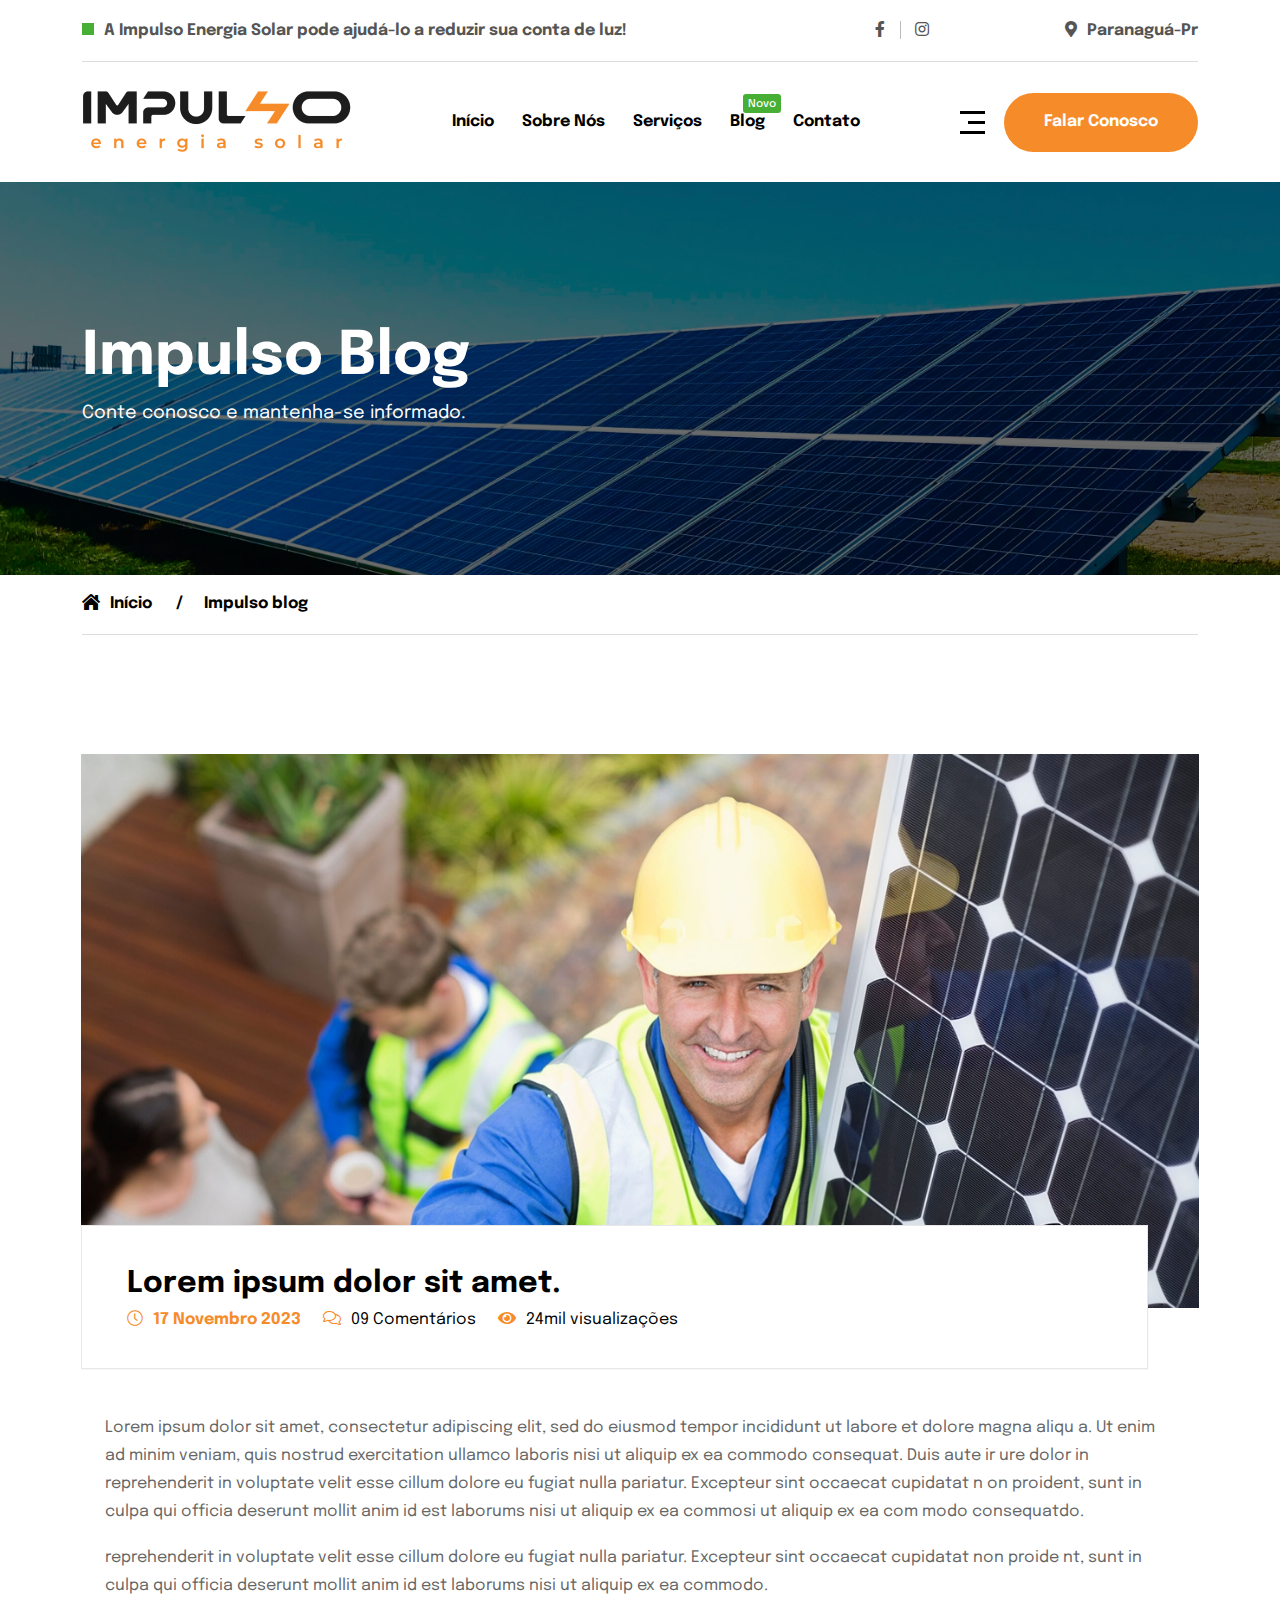
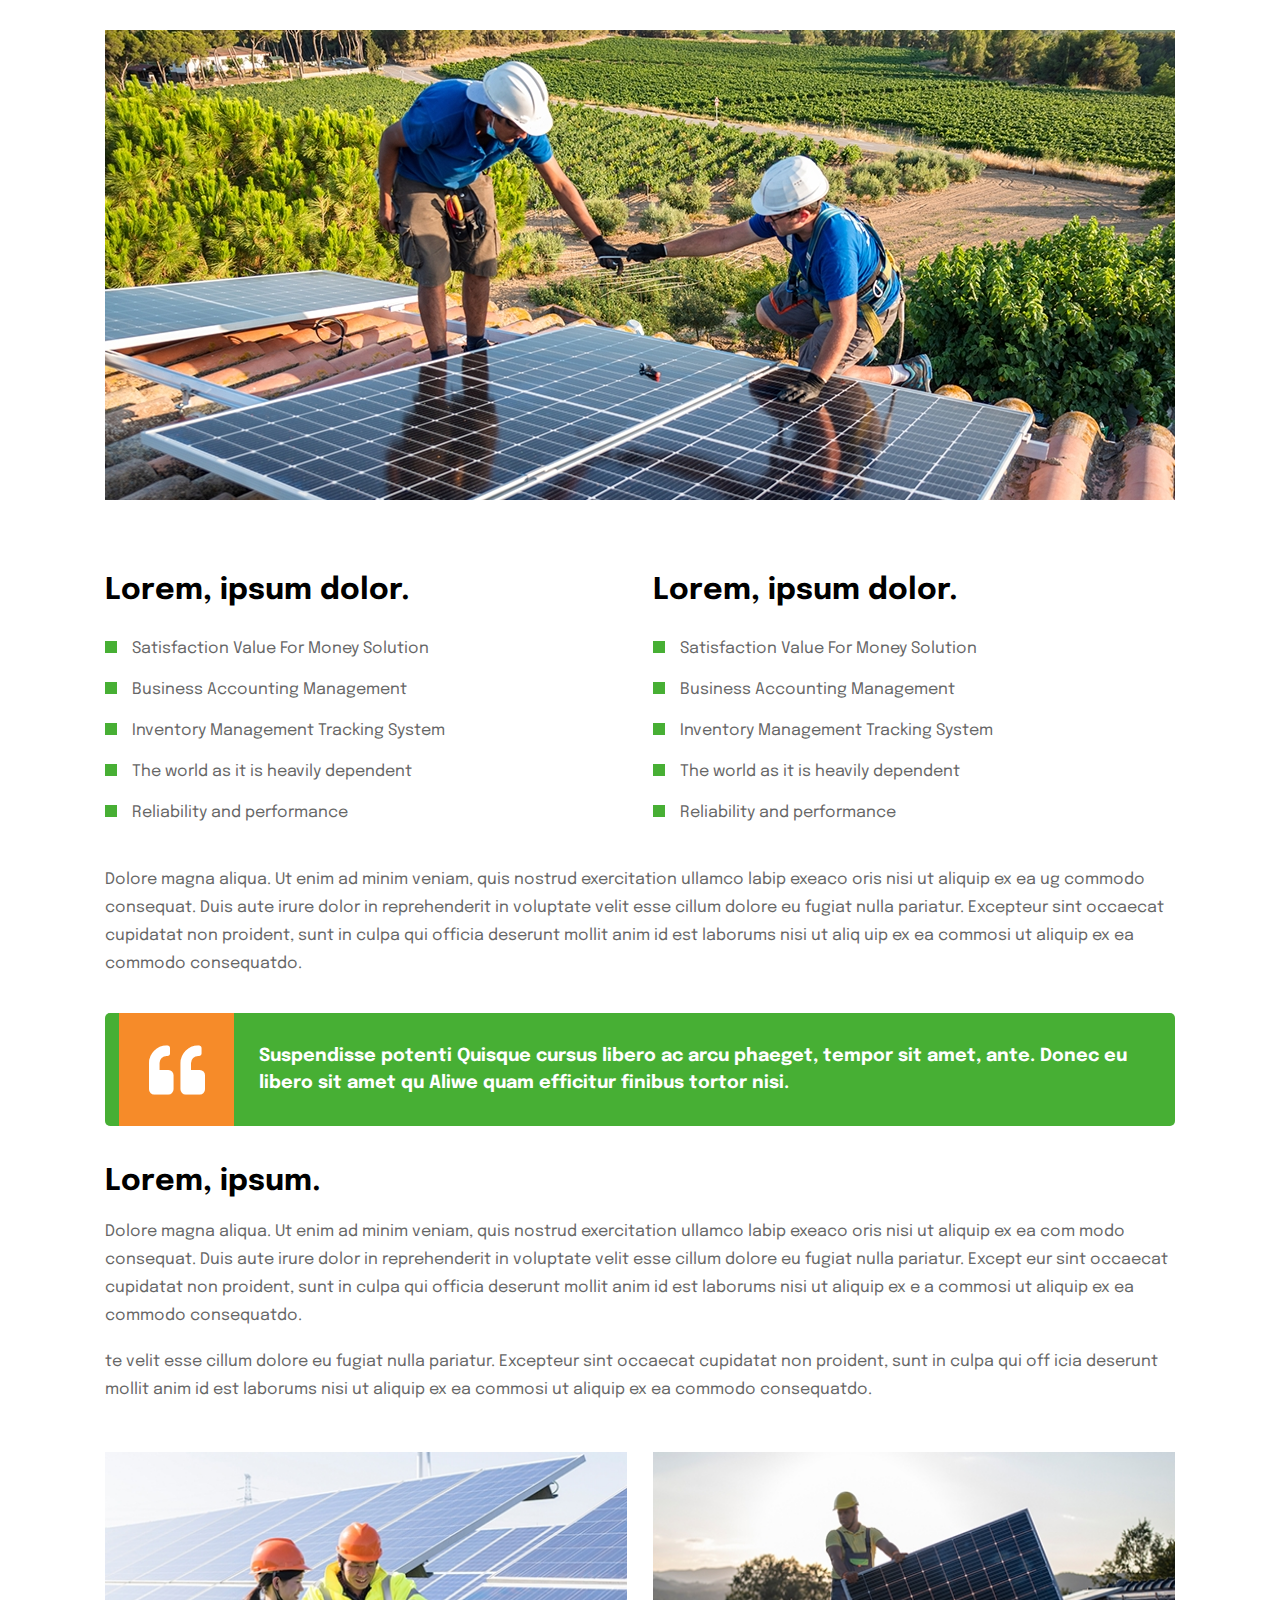
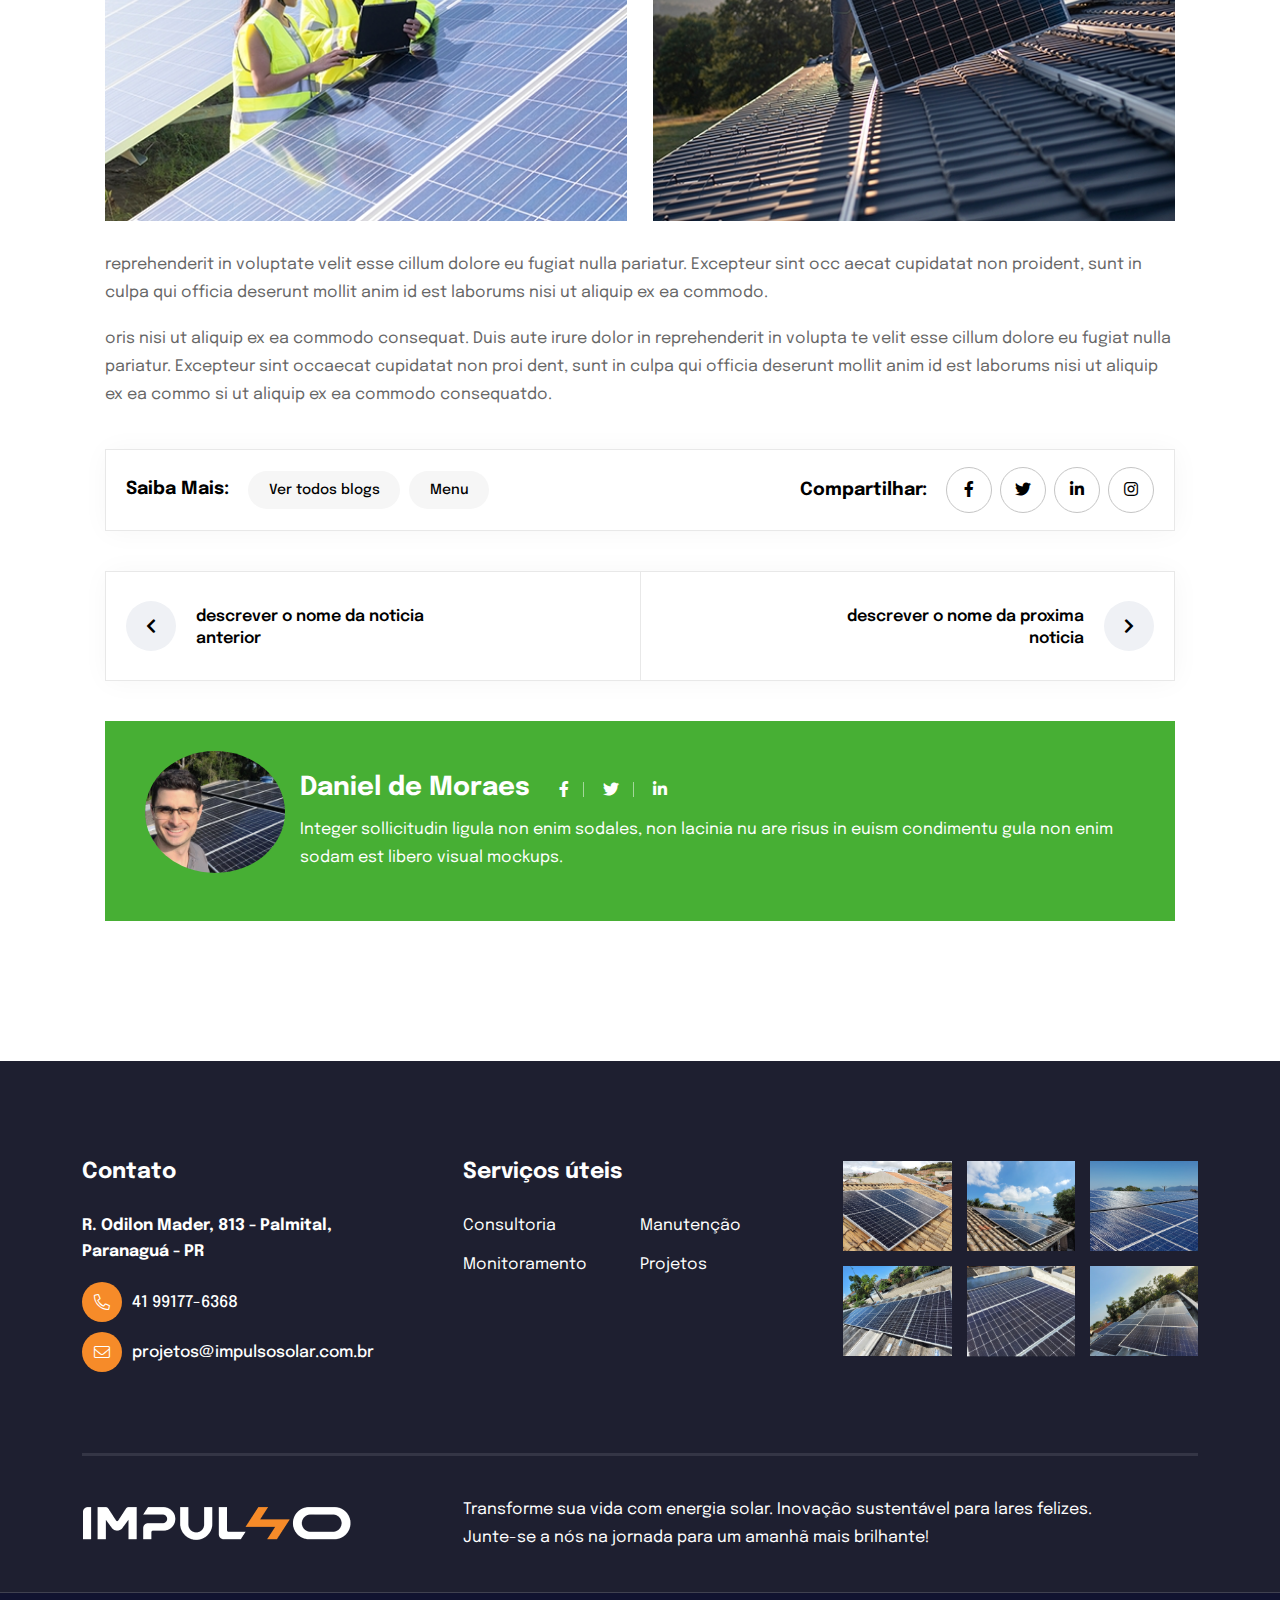
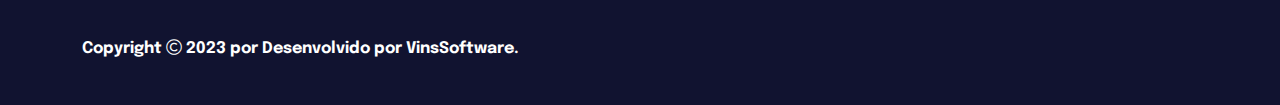
==== commit 5d18826e: "up" ====
--- a/blog-detals1.html
+++ b/blog-detals1.html
@@ -251,55 +251,6 @@
                     class="vs-btn"
                     >Falar Conosco</a
                   >
-                </div>
-              </div>
-            </div>
-          </div>
-        </div>
-      </div>
-      <div class="container">
-        <div class="header-infos-wrap">
-          <div class="row gx-0">
-            <div class="col-md-6 col-lg-4 header-info">
-              <div class="vs-media">
-                <div class="media-icon">
-                  <img src="assets/img/icon/info-1-1.png" alt="info-icon" />
-                </div>
-                <div class="media-body">
-                  <p class="media-info">
-                    Telefone:<br />
-                    <a
-                      href="https://api.whatsapp.com/send?phone=5541991776368"
-                      target="_blank"
-                      >41 99177-6368</a
-                    >
-                  </p>
-                </div>
-              </div>
-            </div>
-            <div class="col-md-6 col-lg-4 header-info d-none d-md-flex">
-              <div class="vs-media">
-                <div class="media-icon">
-                  <i class="fas fa-map-marker-alt"></i>
-                </div>
-                <div class="media-body">
-                  <p class="media-info">
-                    R. Odilon Mader, 813 - Palmital, Paranaguá - PR
-                  </p>
-                </div>
-              </div>
-            </div>
-            <div class="col-md-6 col-lg-4 header-info d-none d-lg-flex">
-              <div class="vs-media">
-                <div class="media-icon"><i class="fas fa-envelope"></i></div>
-                <div class="media-body">
-                  <p class="media-info">
-                    Endereço de email:<br /><a
-                      target="_blank"
-                      href="mailto:projetos@impulsosolar.com.br"
-                      >projetos@impulsosolar.com.br</a
-                    >
-                  </p>
                 </div>
               </div>
             </div>
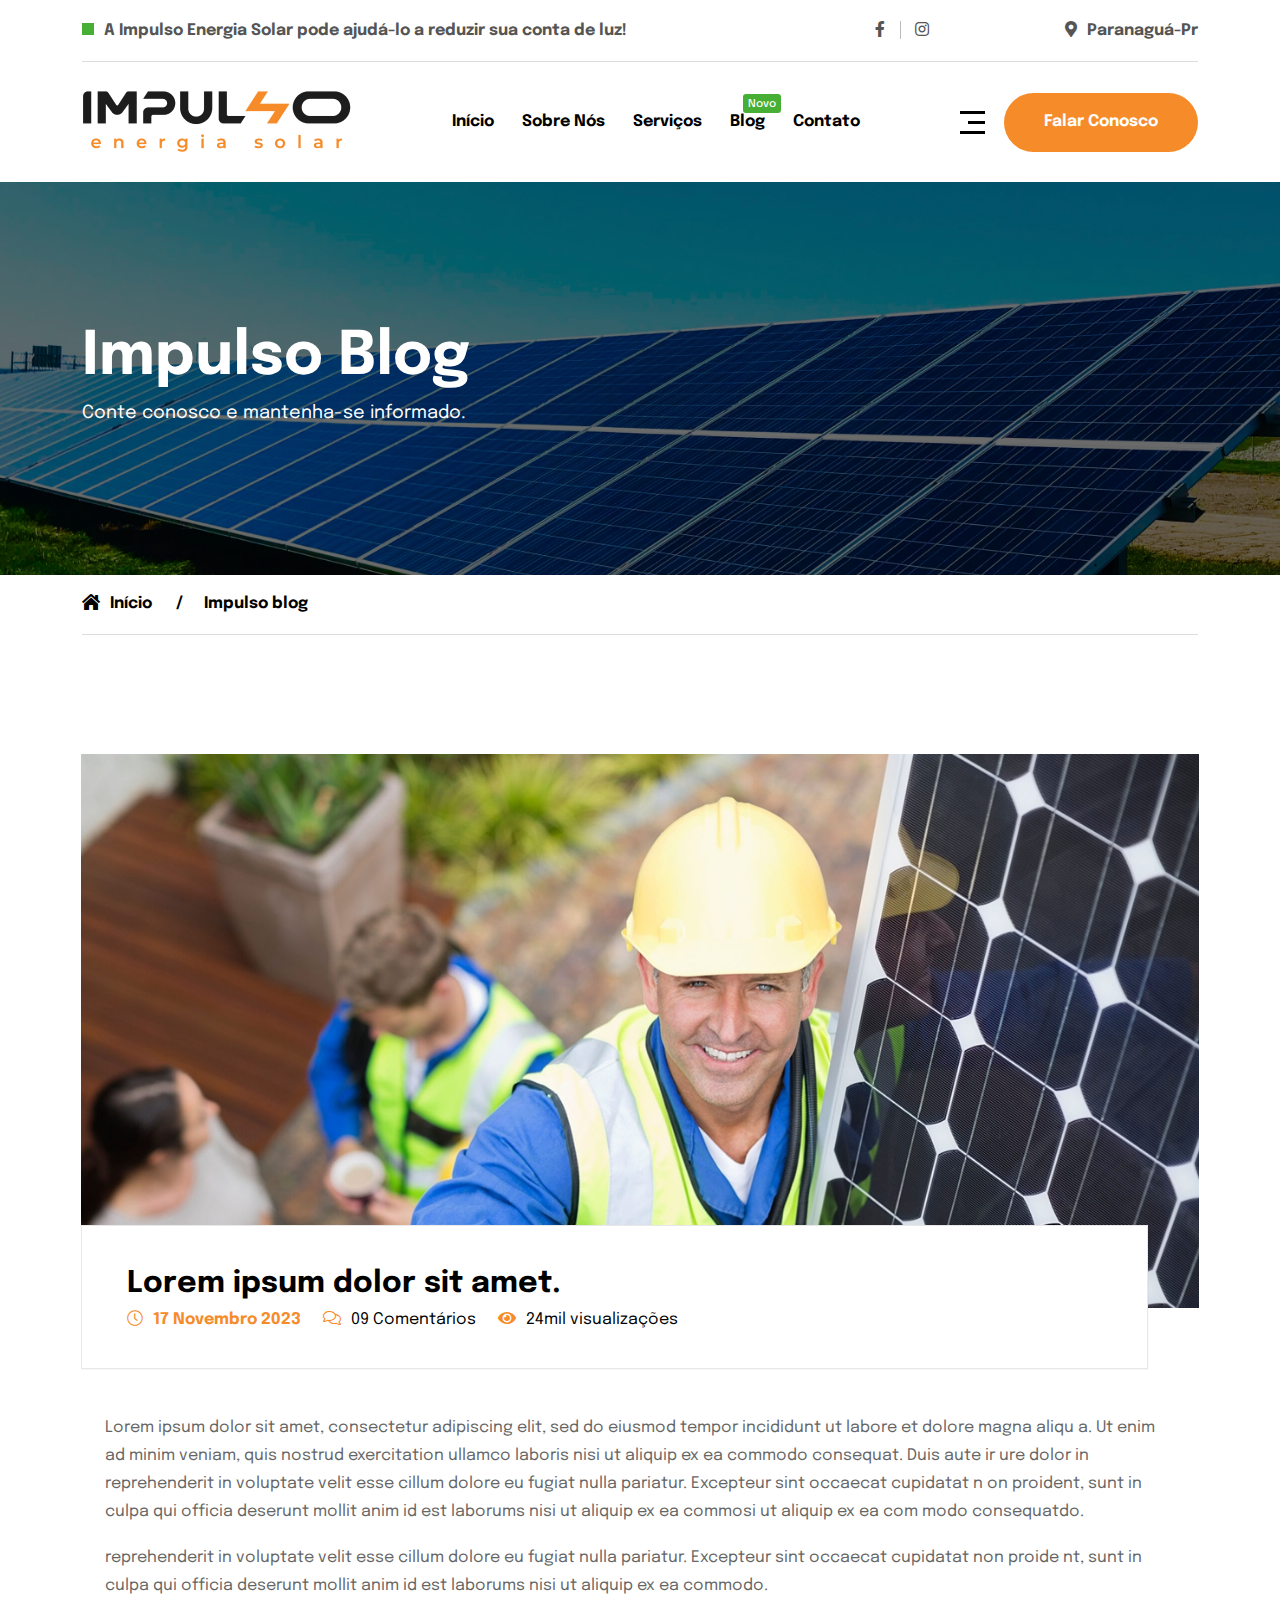
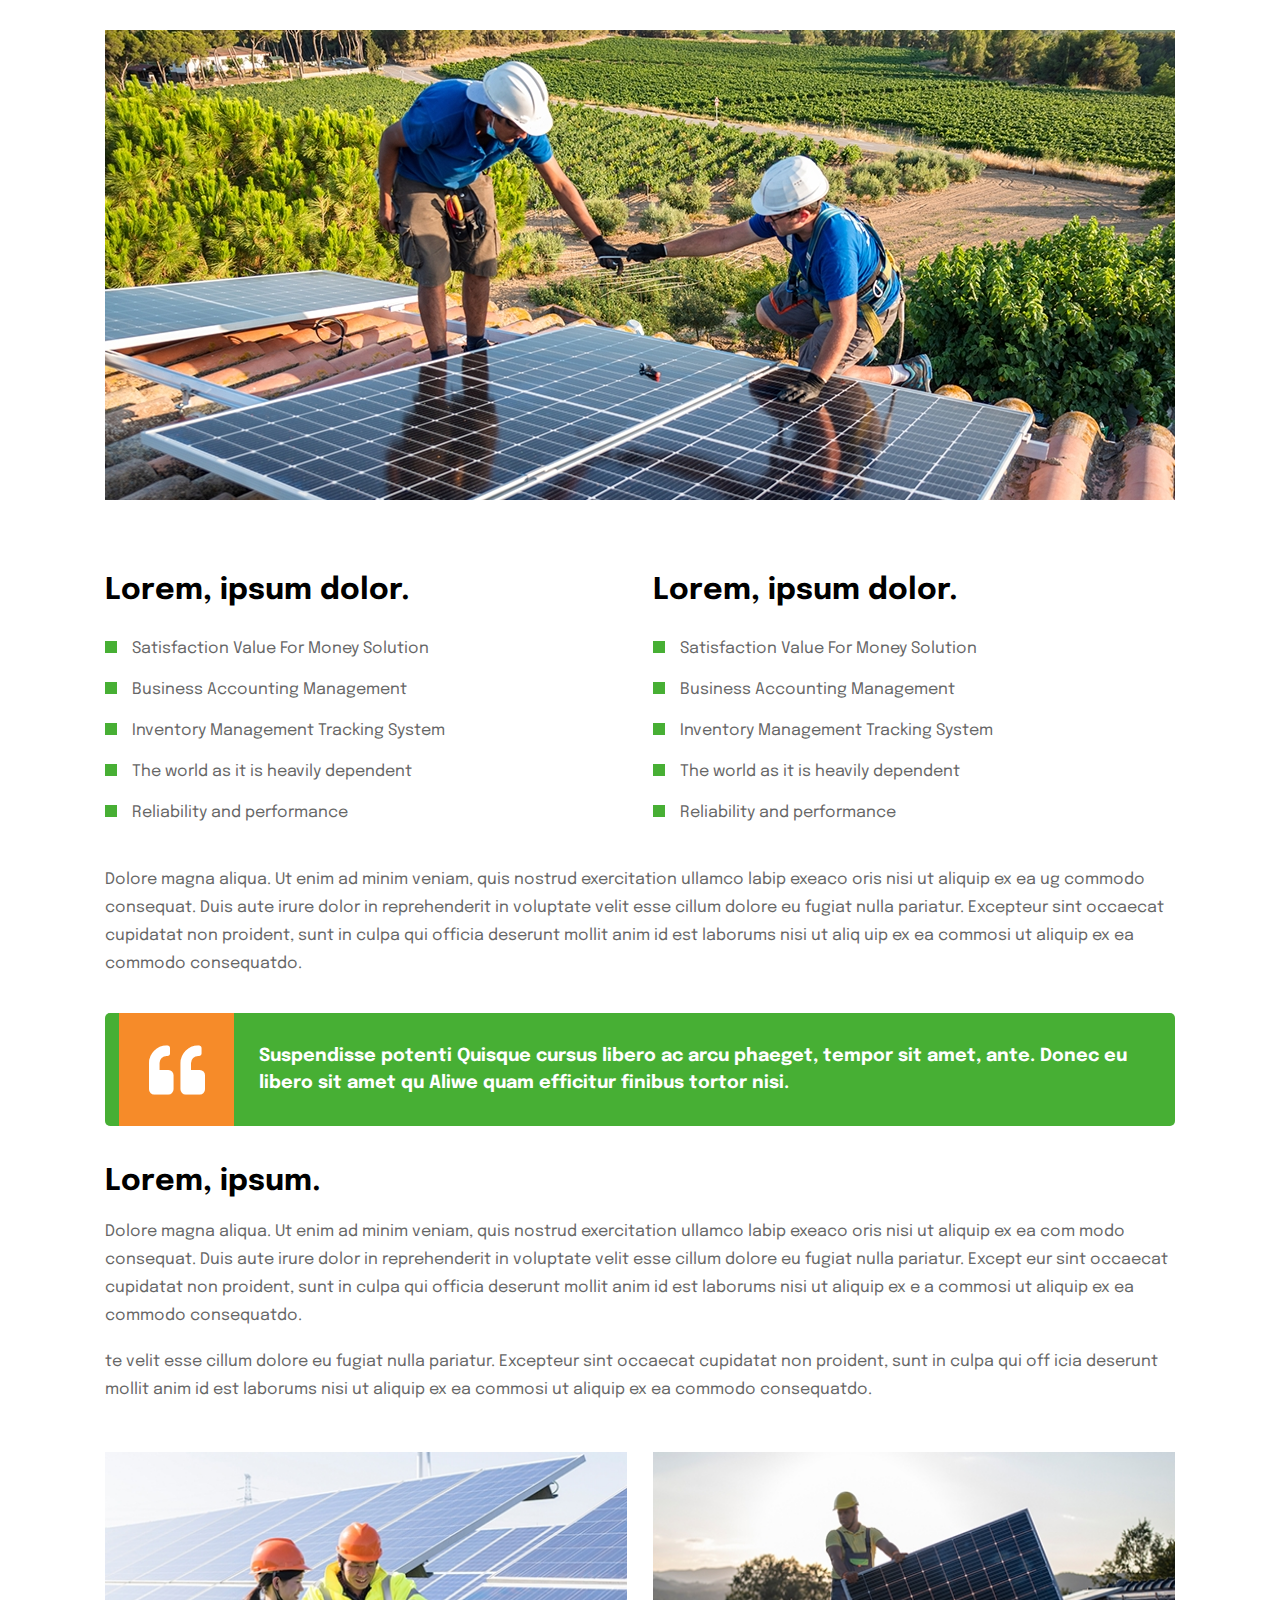
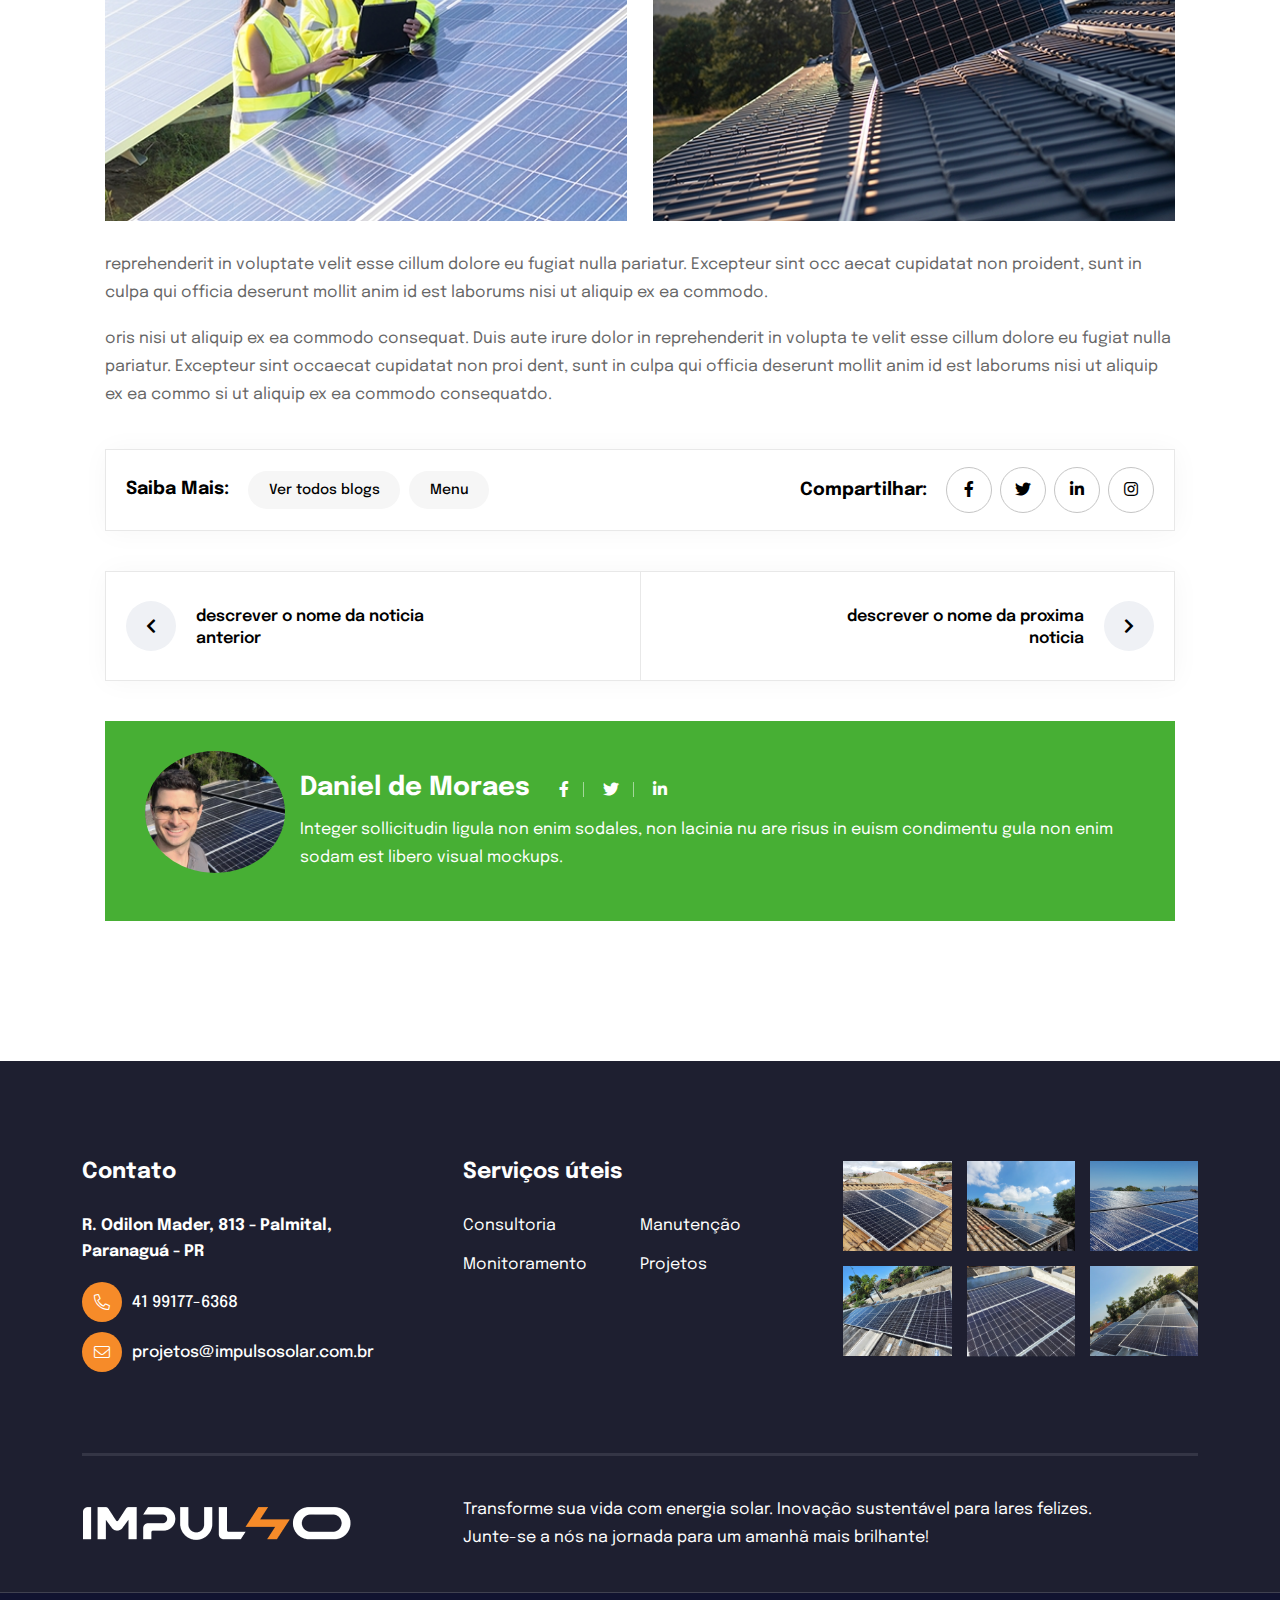
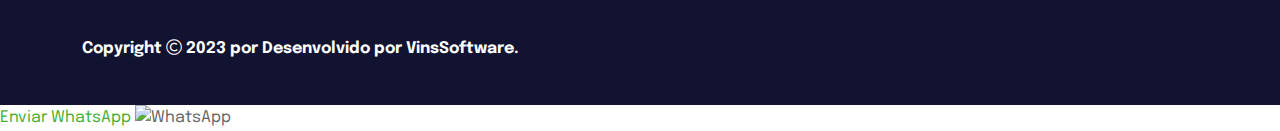
==== commit 12660b93: "up" ====
--- a/blog-detals1.html
+++ b/blog-detals1.html
@@ -713,9 +713,13 @@
       </div>
     </footer>
 
-    <a href="#" class="scrollToTop scroll-btn"
-      ><i class="far fa-arrow-up"></i
-    ></a>
+    <section class="botao-whats">
+      <a href="https://api.whatsapp.com/send?phone=55419999999999&text=Olá, como posso ajudar você?" 
+				target="_blank">Enviar WhatsApp</a>
+        <img src="img/WhatsApp-icone.png" alt="WhatsApp" />
+      </a>
+    </section>
+
     <script src="assets/js/vendor/jquery-3.6.0.min.js"></script>
     <script src="assets/js/app.min.js"></script>
     <script src="assets/js/main.js"></script>
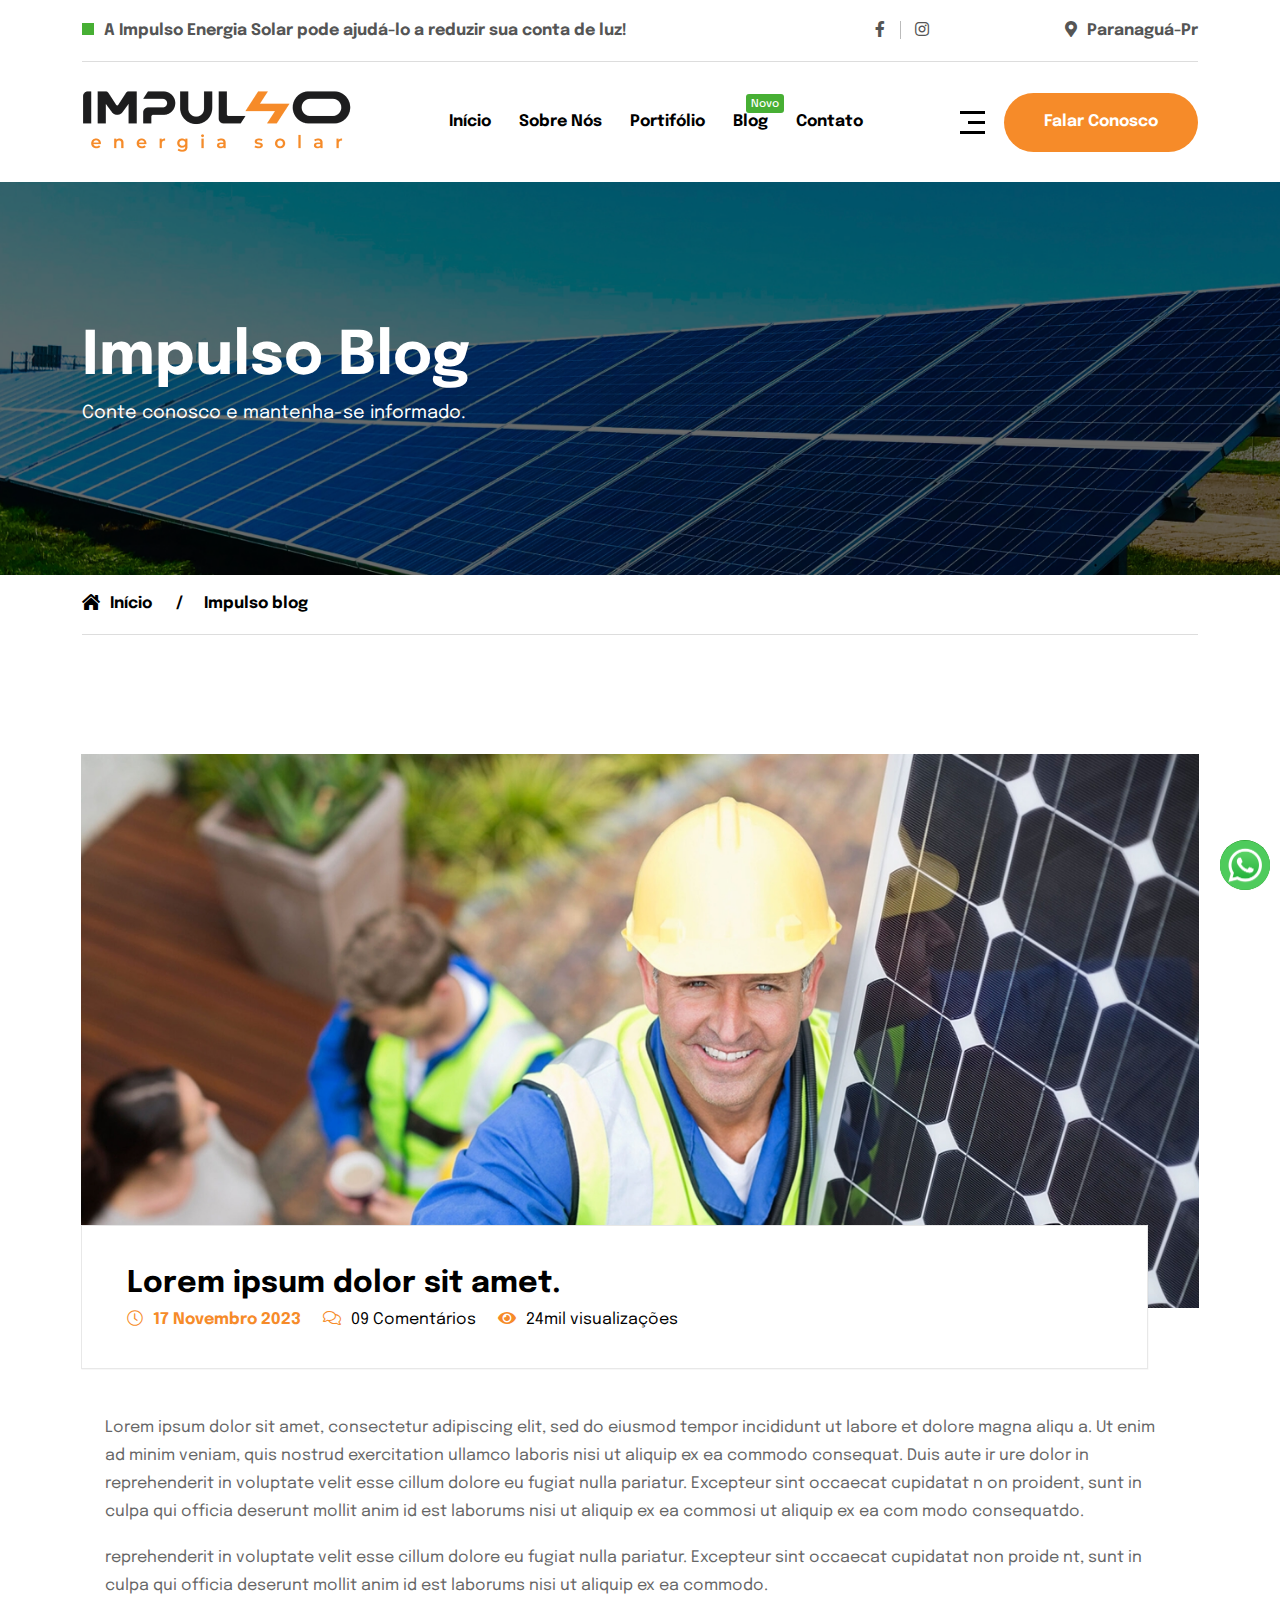
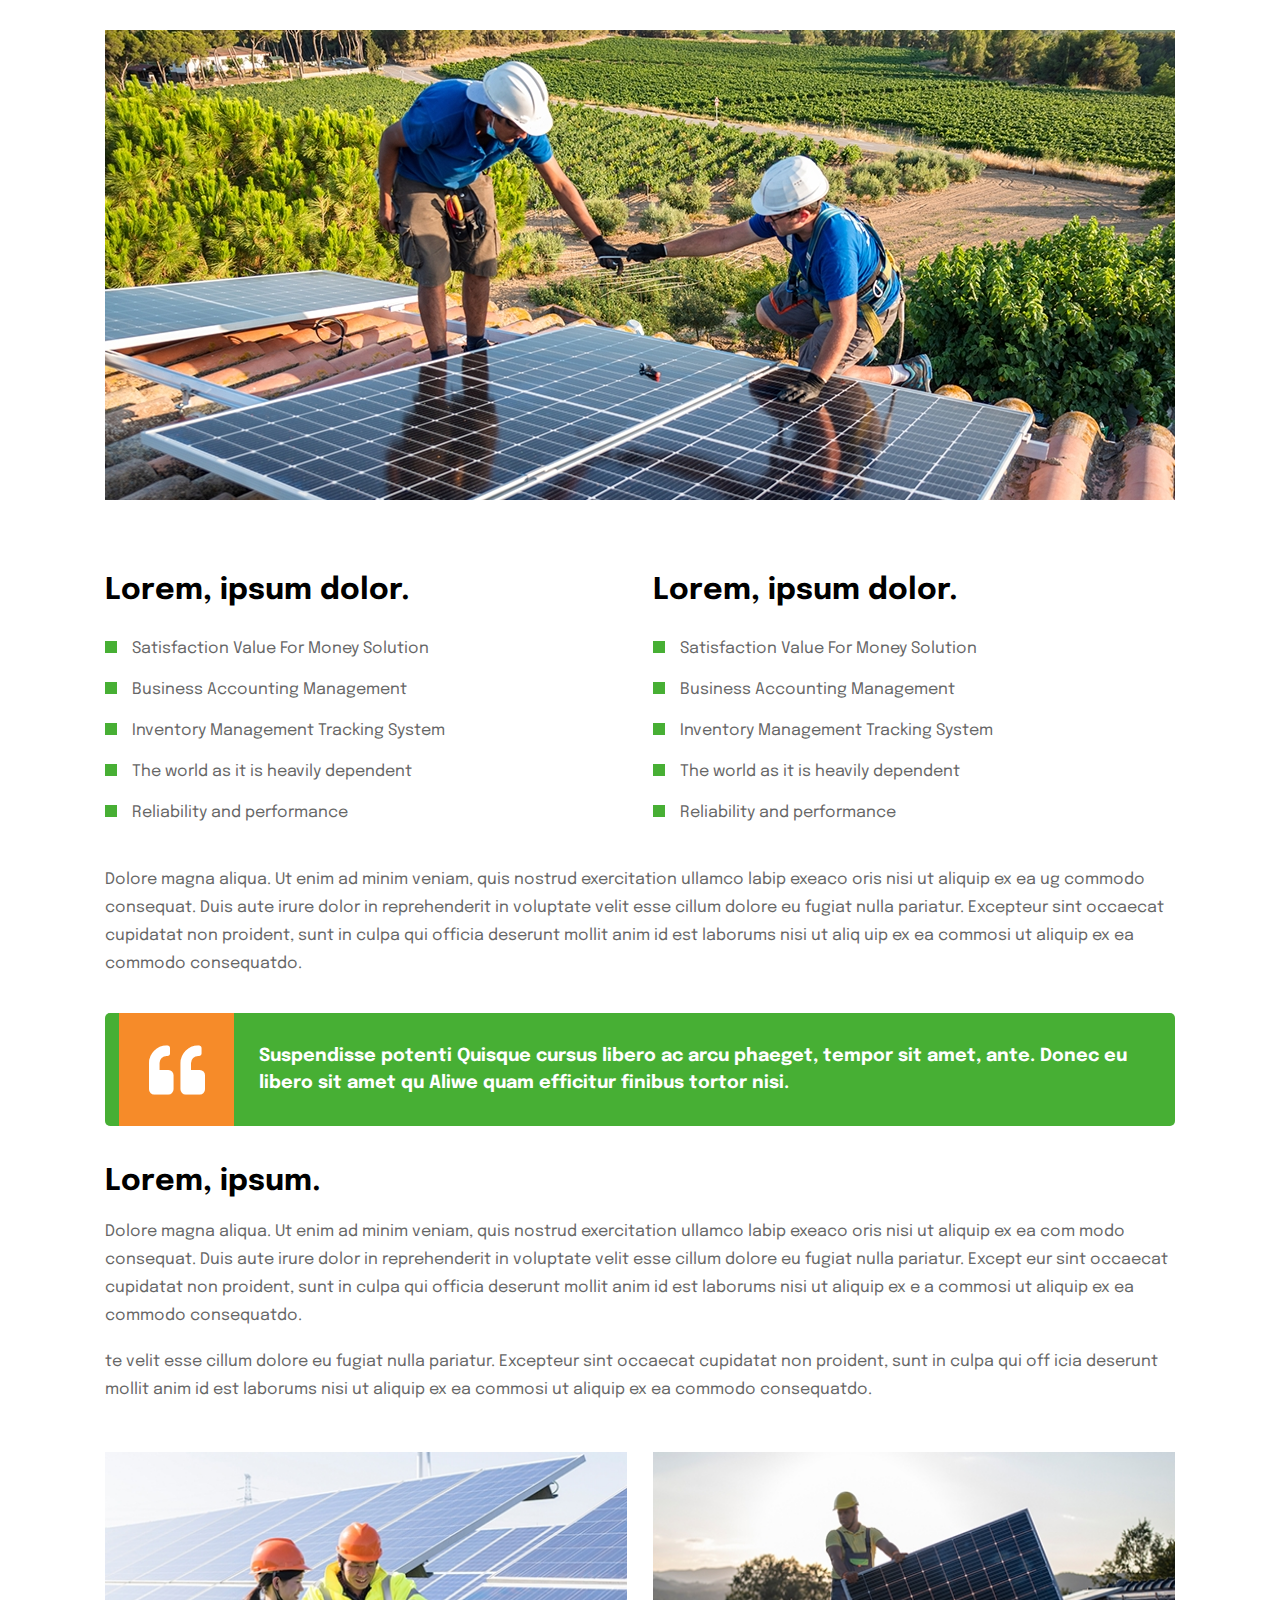
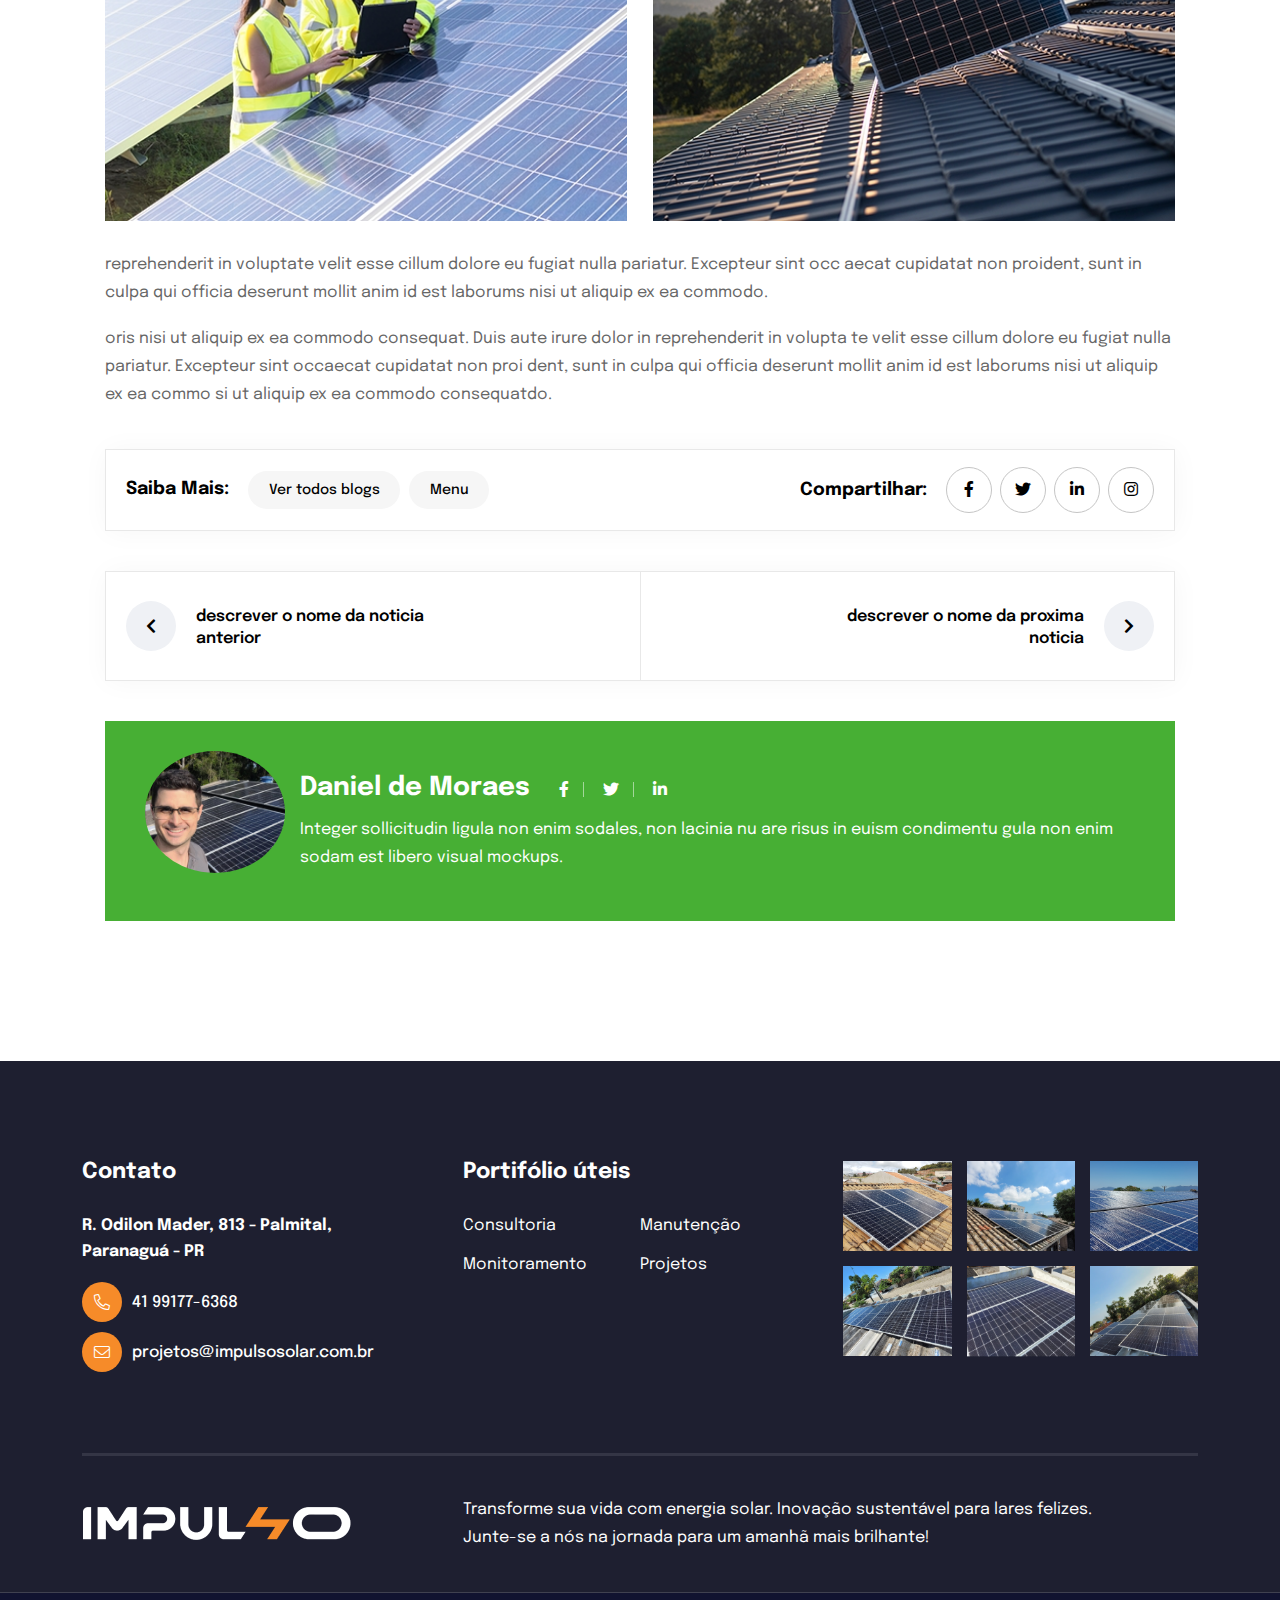
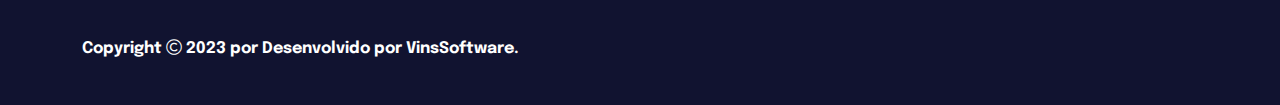
==== commit fbdbed72: "up" ====
--- a/blog-detals1.html
+++ b/blog-detals1.html
@@ -40,7 +40,7 @@
           <ul>
             <li><a href="index.html">Início</a></li>
             <li><a href="#about">Sobre Nós</a></li>
-            <li><a href="#!">Serviços</a></li>
+            <li><a href="#!">Portifólio</a></li>
             <li>
               <a href="blog-grid.html"
                 >Blog<span class="new-label">Novo</span></a
@@ -226,7 +226,7 @@
                   <ul>
                     <li><a href="index.html">Início</a></li>
                     <li><a href="#about">Sobre Nós</a></li>
-                    <li><a href="#!">Serviços</a></li>
+                    <li><a href="#!">Portifólio</a></li>
                     <li>
                       <a href="blog-grid.html"
                         >Blog<span class="new-label">Novo</span></a
@@ -562,7 +562,7 @@
             </div>
             <div class="col-md-6 col-lg-4 col-xl-4">
               <div class="widget widget_nav_menu footer-widget">
-                <h3 class="widget_title">Serviços úteis</h3>
+                <h3 class="widget_title">Portifólio úteis</h3>
                 <div class="menu-all-pages-container footer-menu">
                   <ul class="menu">
                     <li>
@@ -713,12 +713,14 @@
       </div>
     </footer>
 
-    <section class="botao-whats">
-      <a href="https://api.whatsapp.com/send?phone=55419999999999&text=Olá, como posso ajudar você?" 
-				target="_blank">Enviar WhatsApp</a>
-        <img src="img/WhatsApp-icone.png" alt="WhatsApp" />
-      </a>
-    </section>
+    <div class="whatsapp-icon">
+      <!-- Seu ícone do WhatsApp aqui -->
+      <a
+        target="_blank"
+        href="https://api.whatsapp.com/send?phone=5541991776368"
+        ><img src="assets/img/icon/icone-whats.png" alt="WhatsApp"
+      /></a>
+    </div>
 
     <script src="assets/js/vendor/jquery-3.6.0.min.js"></script>
     <script src="assets/js/app.min.js"></script>
--- a/assets/css/style.css
+++ b/assets/css/style.css
@@ -8600,3 +8600,40 @@
     padding-top: 0;
   }
 }
+
+.botao-whats {
+  margin: 0;
+  padding: 0;
+  overflow: hidden;
+}
+
+.whatsapp-icon {
+  position: fixed;
+  bottom: 10px;
+  right: 10px;
+  width: 50px;
+  height: 50px;
+  background-color: green;
+  border-radius: 50%;
+  display: flex;
+  align-items: center;
+  justify-content: center;
+  animation: bounce 2s infinite;
+  z-index: 999;
+}
+
+@keyframes bounce {
+  0%,
+  20%,
+  50%,
+  80%,
+  100% {
+    transform: translateY(0);
+  }
+  40% {
+    transform: translateY(-20px);
+  }
+  60% {
+    transform: translateY(-10px);
+  }
+}
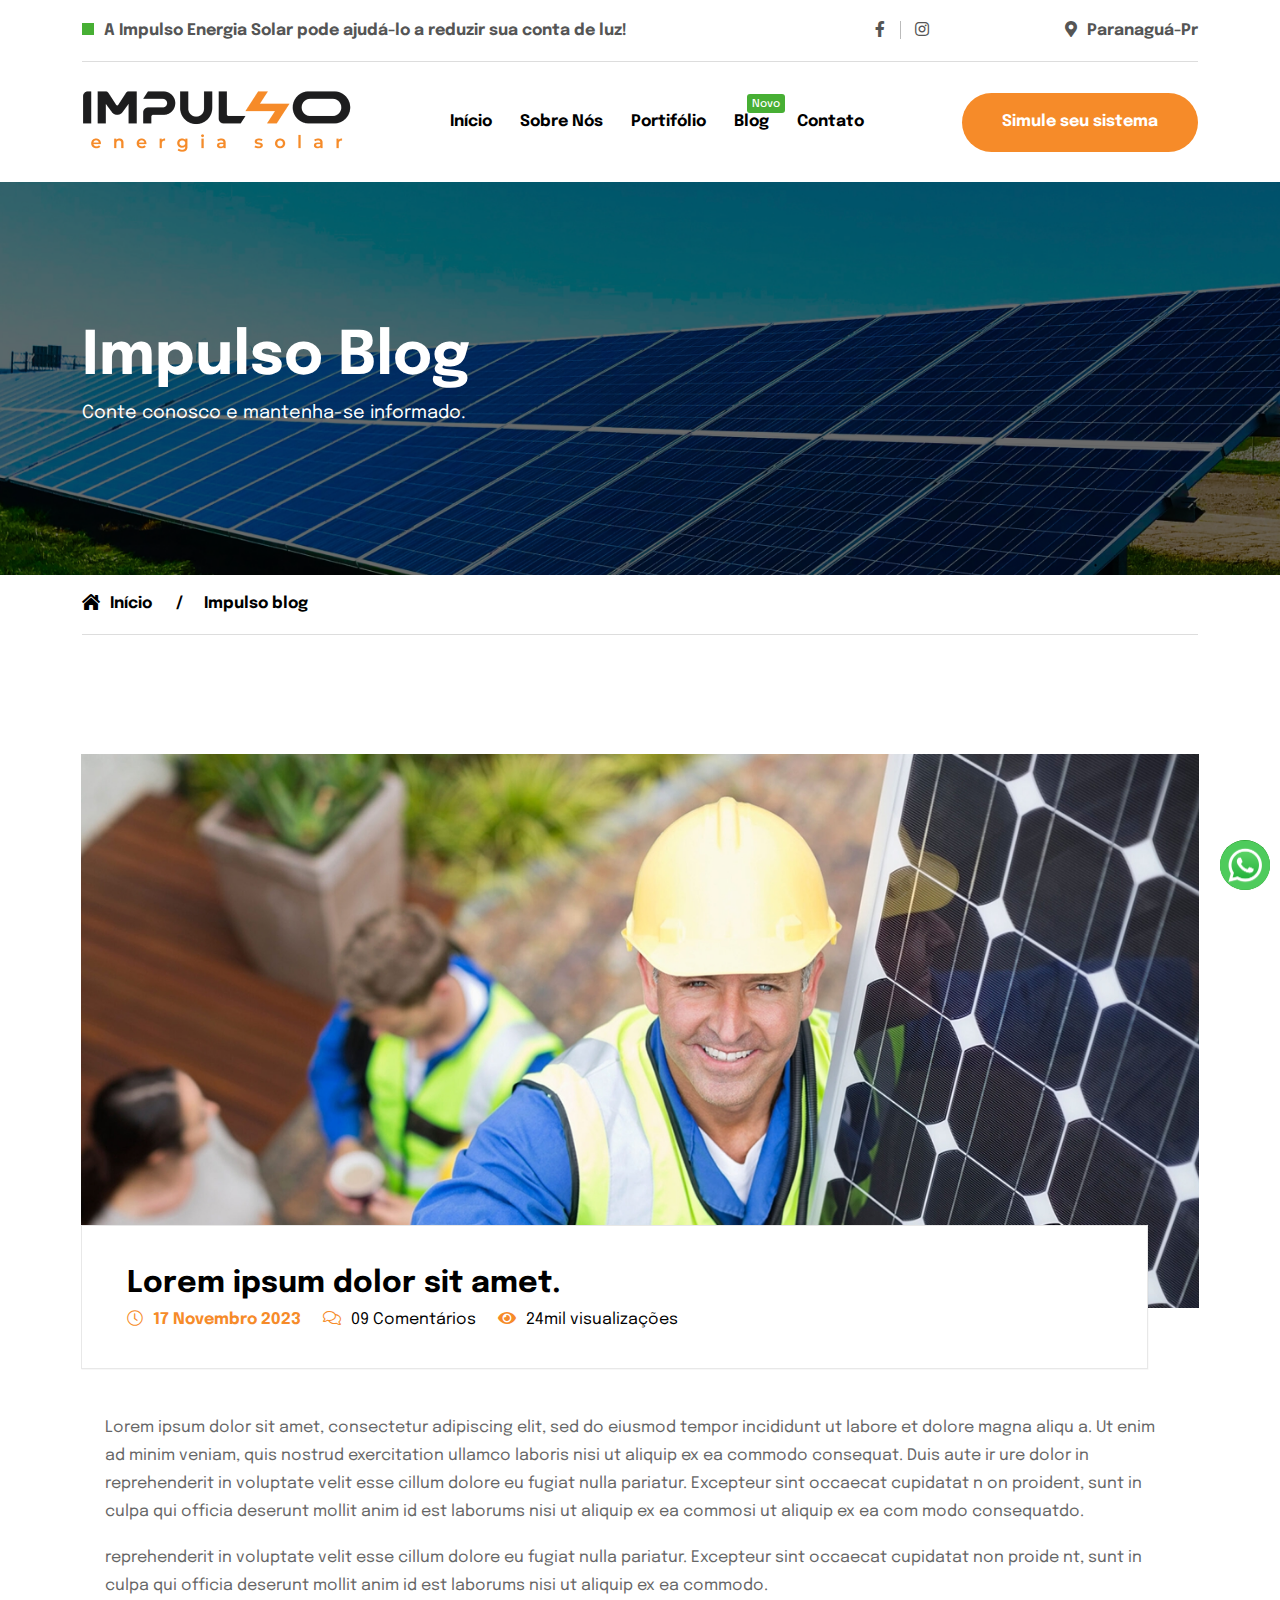
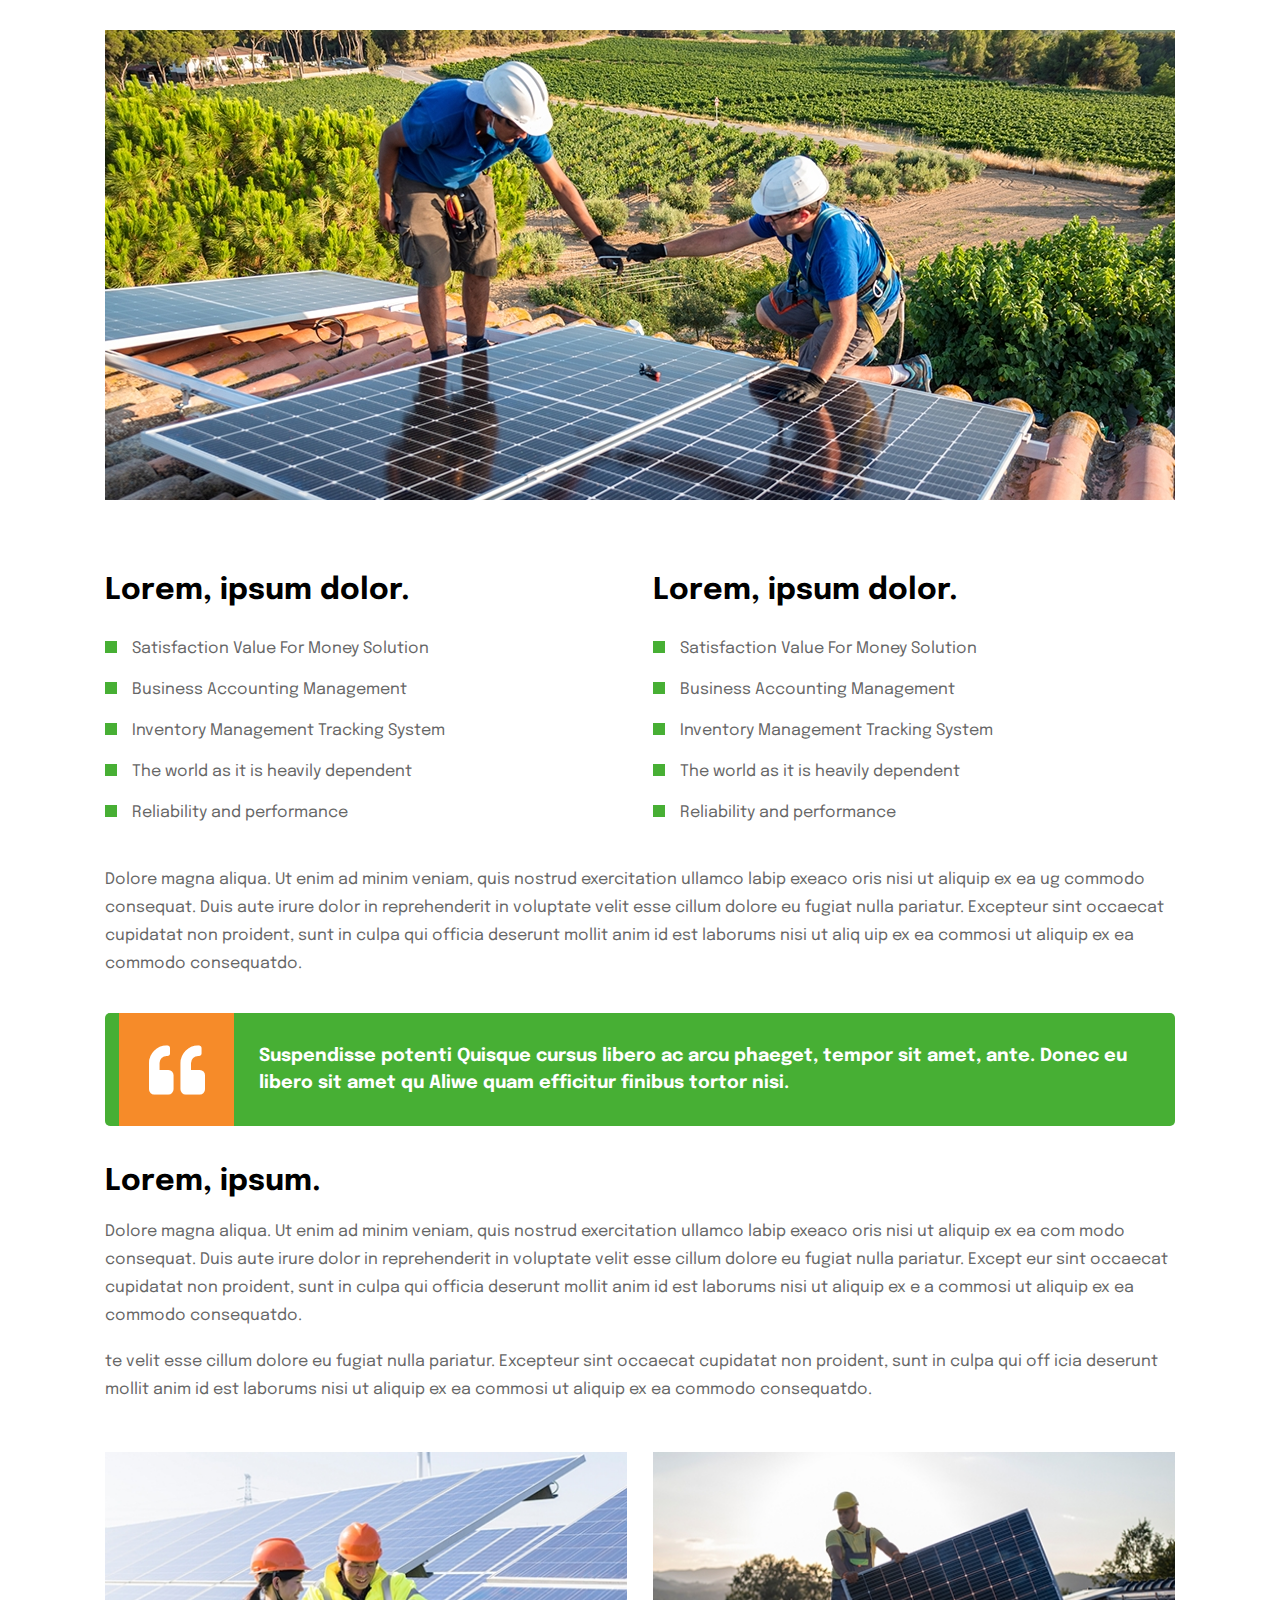
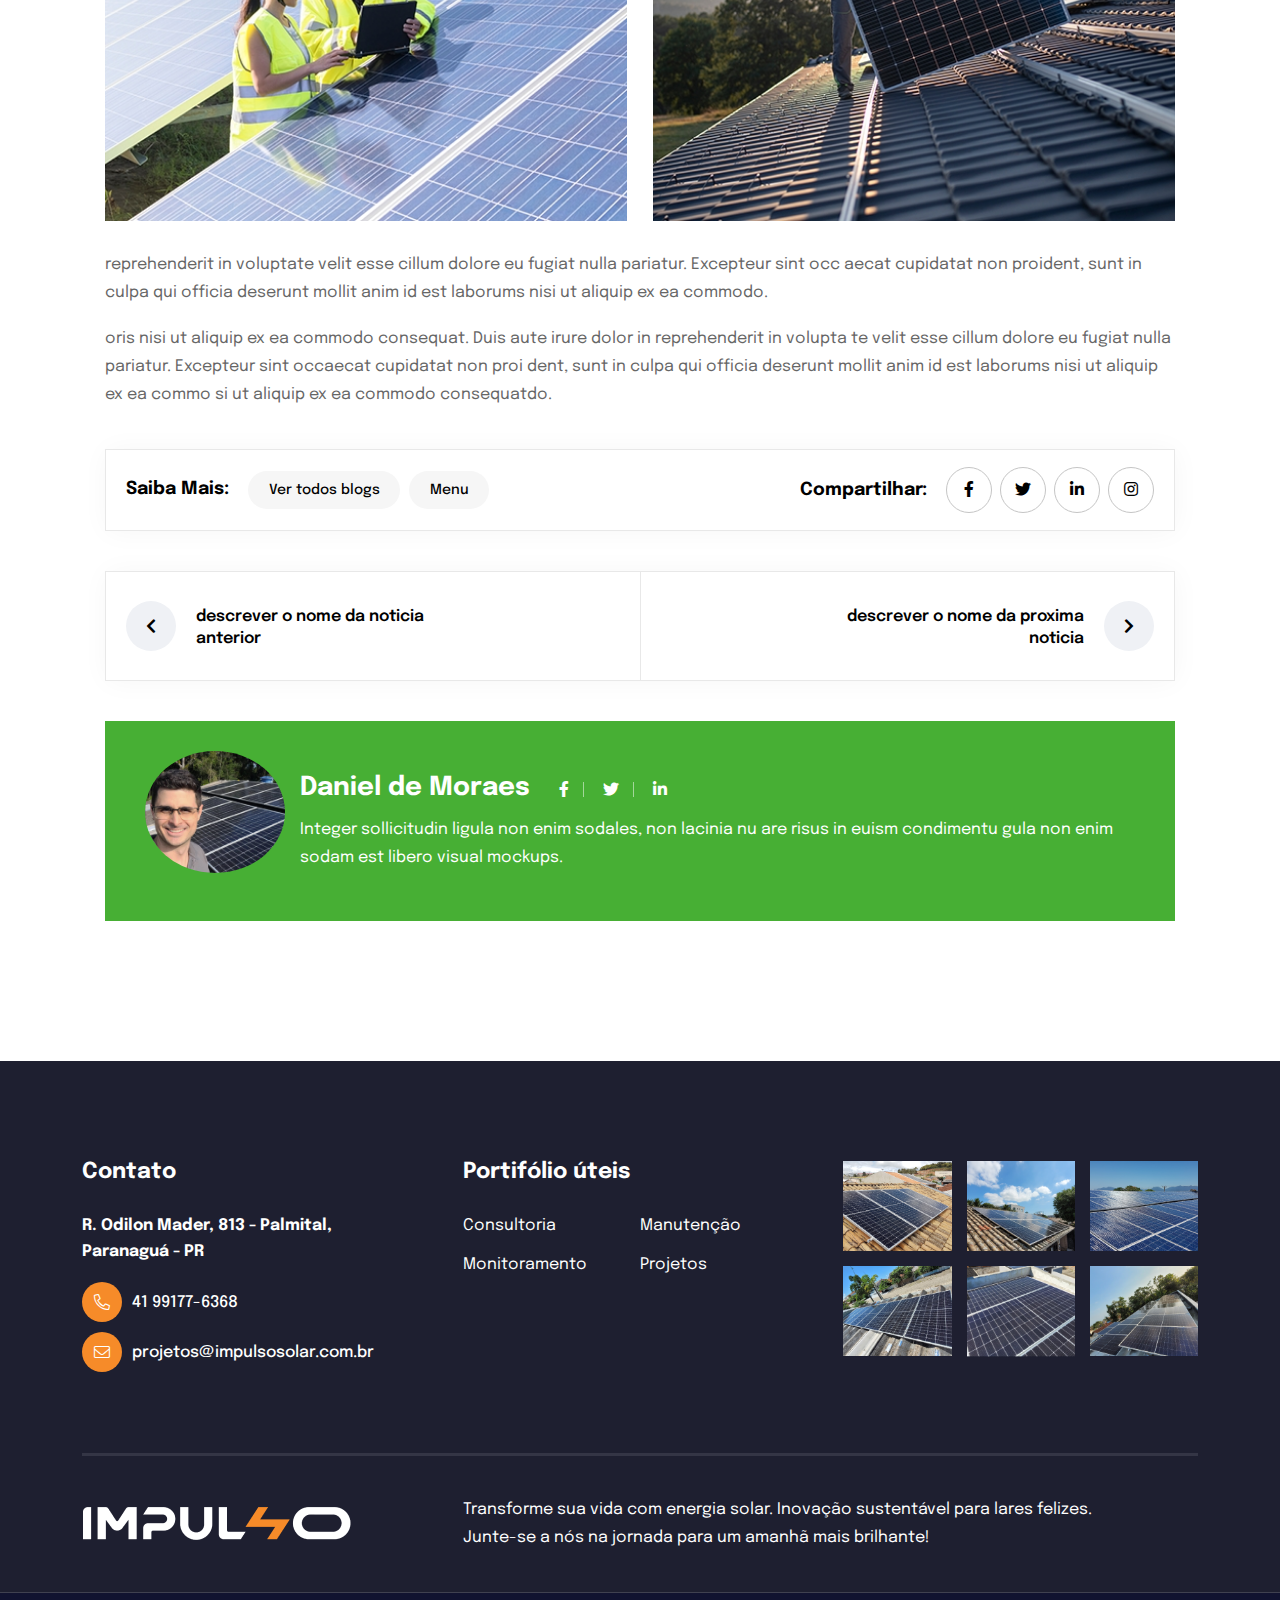
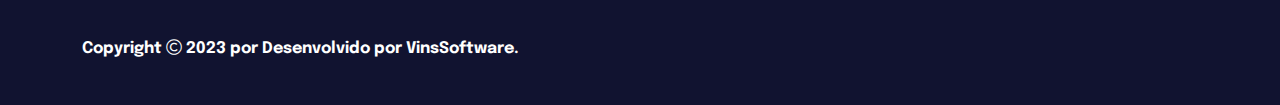
==== commit 5e6291c0: "up" ====
--- a/blog-detals1.html
+++ b/blog-detals1.html
@@ -63,114 +63,6 @@
     </div>
     <!-- Preloader -->
 
-    <!-- Slider menu blog -->
-    <div class="sidemenu-wrapper d-none d-lg-block">
-      <div class="sidemenu-content">
-        <button class="closeButton sideMenuCls">
-          <i class="far fa-times"></i>
-        </button>
-        <div class="widget">
-          <div class="vs-widget-about">
-            <div class="footer-logo">
-              <a href="index.html"
-                ><img src="assets/img/logo.png" alt="Impulso"
-              /></a>
-            </div>
-            <p class="footer-text">
-              A IMPULSO, desde 2019 atua na região de Paranaguá e litoral do
-              Paraná empregando a tecnologia fotovoltaica como solução para a
-              redução dos gastos com energia elétrica em sua casa ou empresa.
-              Viabilizamos projetos de geração de energia solar aliando
-              desenvolvimento tecnológico, econômico e sustentável.
-            </p>
-            <div class="info-social style2">
-              <a
-                target="_blank"
-                href="https://www.facebook.com/ImpulsoEnergiaSolar"
-                ><i class="fab fa-facebook-f"></i
-              ></a>
-              <a
-                target="_blank"
-                href="https://www.instagram.com/impulso.energiasolar/"
-                ><i class="fab fa-instagram"></i
-              ></a>
-              <a target="_blank" href="#!"><i class="fab fa-youtube"></i></a>
-              <a target="_blank" href="#!"><i class="fab fa-google"></i></a>
-            </div>
-          </div>
-        </div>
-        <div class="widget">
-          <h3 class="widget_title">Artigos Recentes</h3>
-          <div class="recent-post-wrap">
-            <div class="recent-post">
-              <div class="media-img">
-                <a href="blog-details.html"
-                  ><img
-                    src="assets/img/blog/recent-post-1-1.jpg"
-                    alt="Blog Image"
-                /></a>
-              </div>
-              <div class="media-body">
-                <div class="recent-post-meta">
-                  <a href="blog.html"
-                    ><i class="fal fa-calendar-alt"></i>December 15, 2022</a
-                  >
-                </div>
-                <h4 class="post-title">
-                  <a class="text-inherit" href="blog-details.html"
-                    >Expanding The Solar Supply Chain Finance</a
-                  >
-                </h4>
-              </div>
-            </div>
-            <div class="recent-post">
-              <div class="media-img">
-                <a href="blog-details.html"
-                  ><img
-                    src="assets/img/blog/recent-post-1-2.jpg"
-                    alt="Blog Image"
-                /></a>
-              </div>
-              <div class="media-body">
-                <div class="recent-post-meta">
-                  <a href="blog.html"
-                    ><i class="fal fa-calendar-alt"></i>March 13, 2022</a
-                  >
-                </div>
-                <h4 class="post-title">
-                  <a class="text-inherit" href="blog-details.html"
-                    >Surviving sustainably solar energy 2022</a
-                  >
-                </h4>
-              </div>
-            </div>
-            <div class="recent-post">
-              <div class="media-img">
-                <a href="blog-details.html"
-                  ><img
-                    src="assets/img/blog/recent-post-1-3.jpg"
-                    alt="Blog Image"
-                /></a>
-              </div>
-              <div class="media-body">
-                <div class="recent-post-meta">
-                  <a href="blog.html"
-                    ><i class="fal fa-calendar-alt"></i>Augest 23, 2022</a
-                  >
-                </div>
-                <h4 class="post-title">
-                  <a class="text-inherit" href="blog-details.html"
-                    >Future Solar Energy Innovation Challenges</a
-                  >
-                </h4>
-              </div>
-            </div>
-          </div>
-        </div>
-      </div>
-    </div>
-    <!-- Slider menu blog -->
-
     <!--Menu top ok-->
     <header class="vs-header header-layout1">
       <div class="container">
@@ -241,15 +133,11 @@
               </div>
               <div class="col-auto d-none d-xl-block">
                 <div class="header-btns sideMenuToggler">
-                  <button class="bar-btn">
-                    <span class="bar"></span> <span class="bar"></span>
-                    <span class="bar"></span>
-                  </button>
                   <a
                     href="https://api.whatsapp.com/send?phone=5541991776368"
                     target="_blank"
                     class="vs-btn"
-                    >Falar Conosco</a
+                    >Simule seu sistema</a
                   >
                 </div>
               </div>
